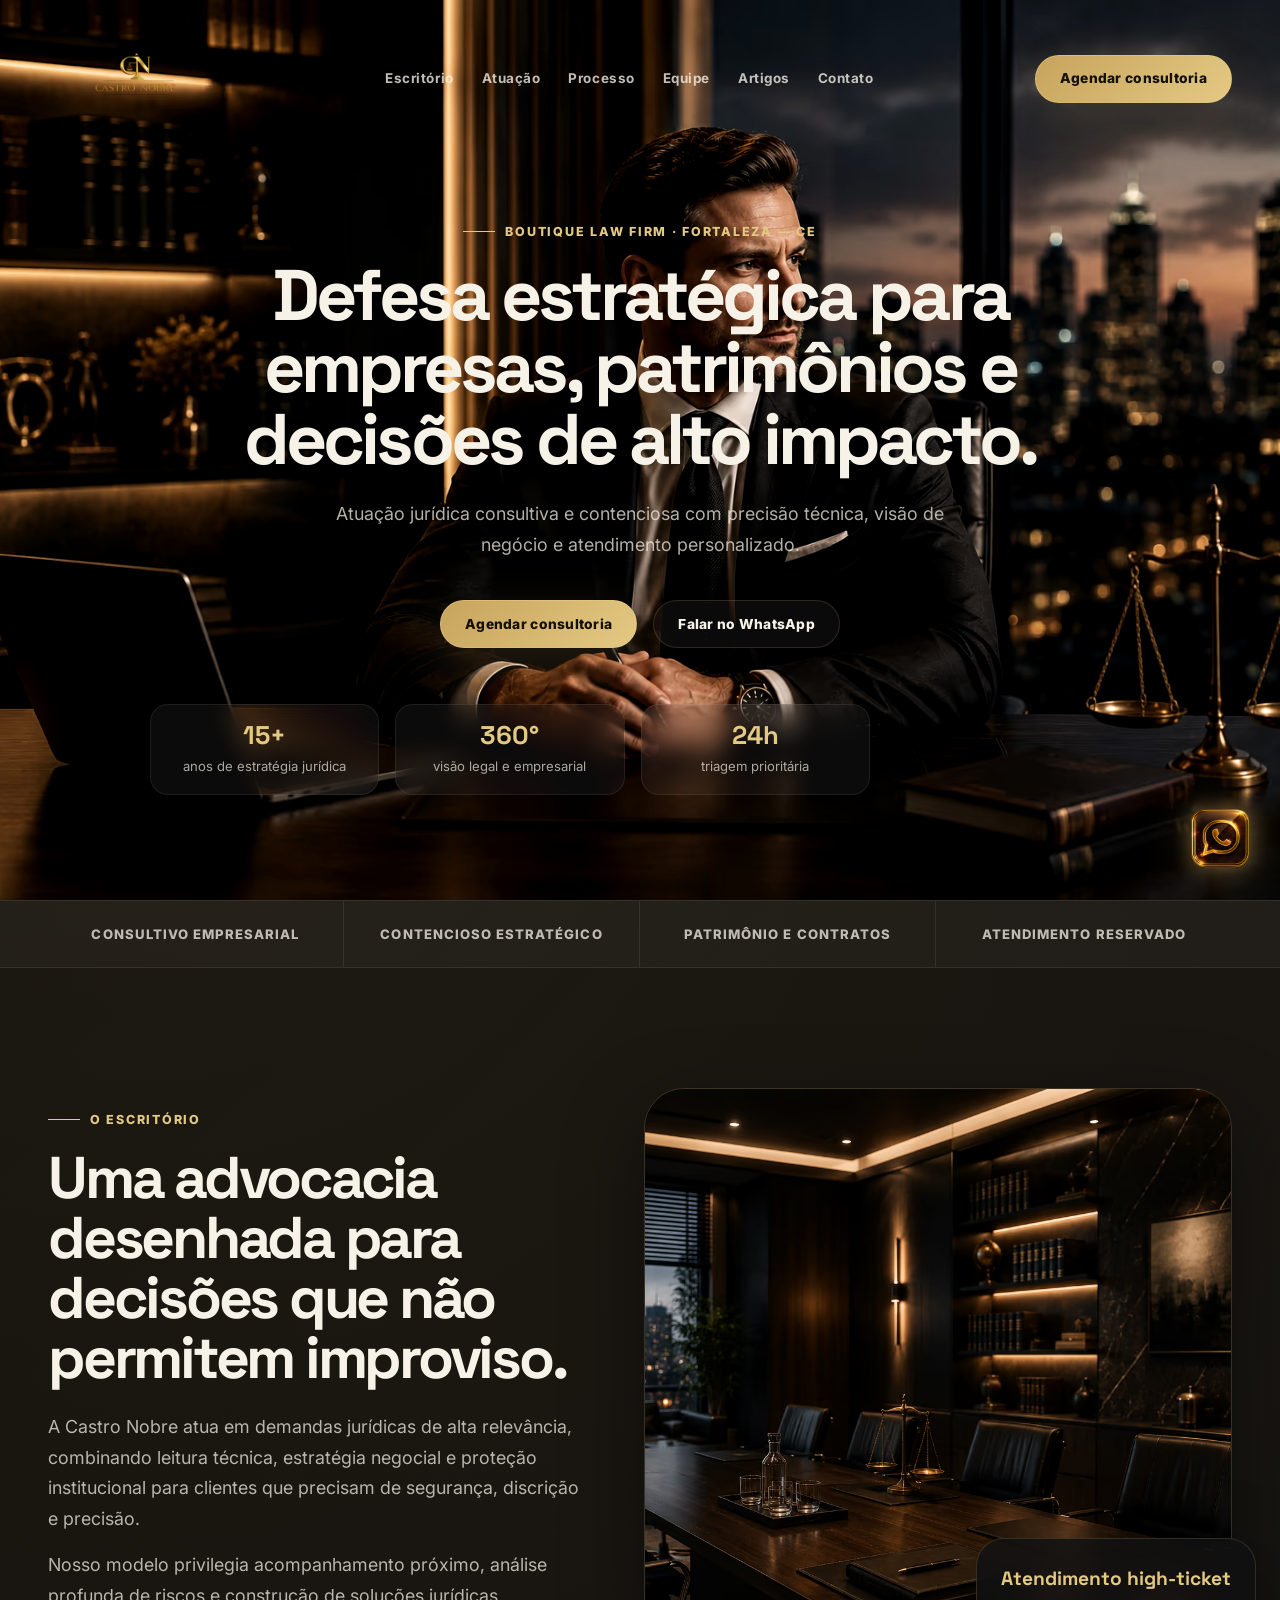
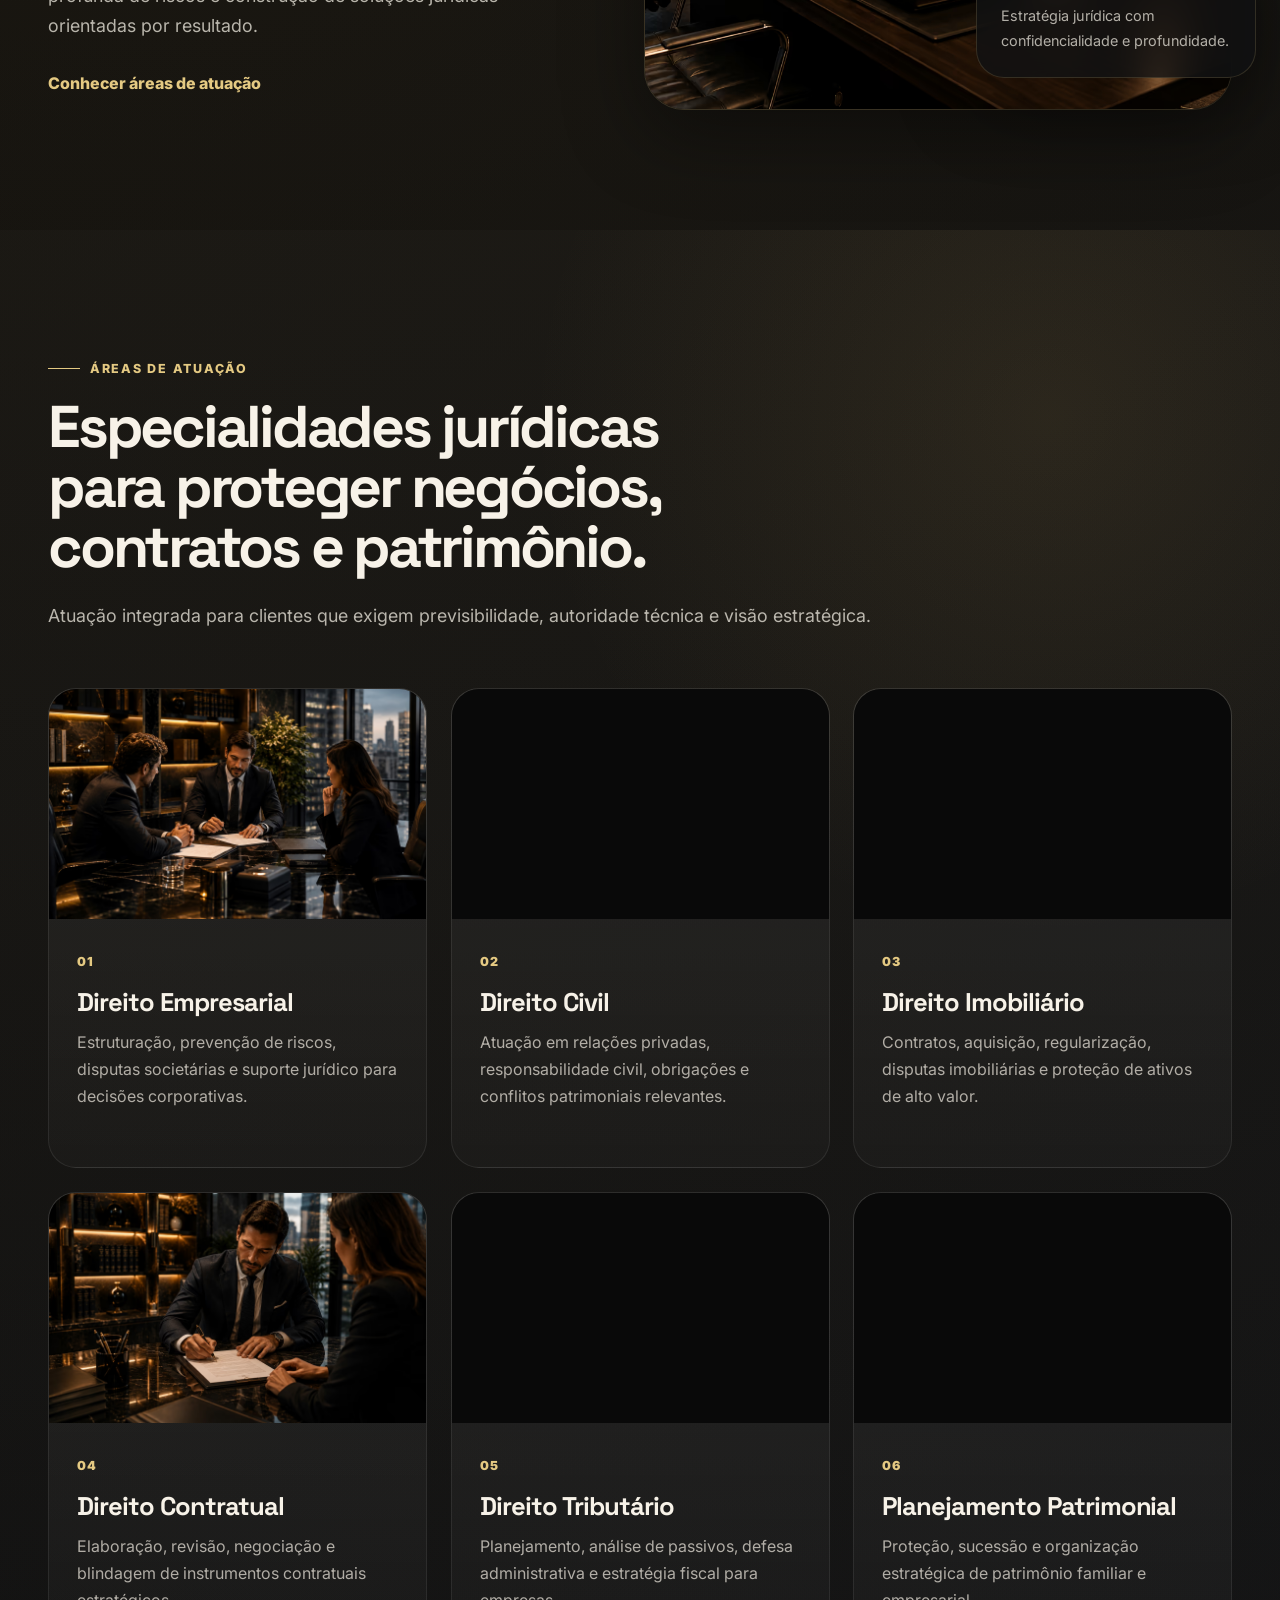
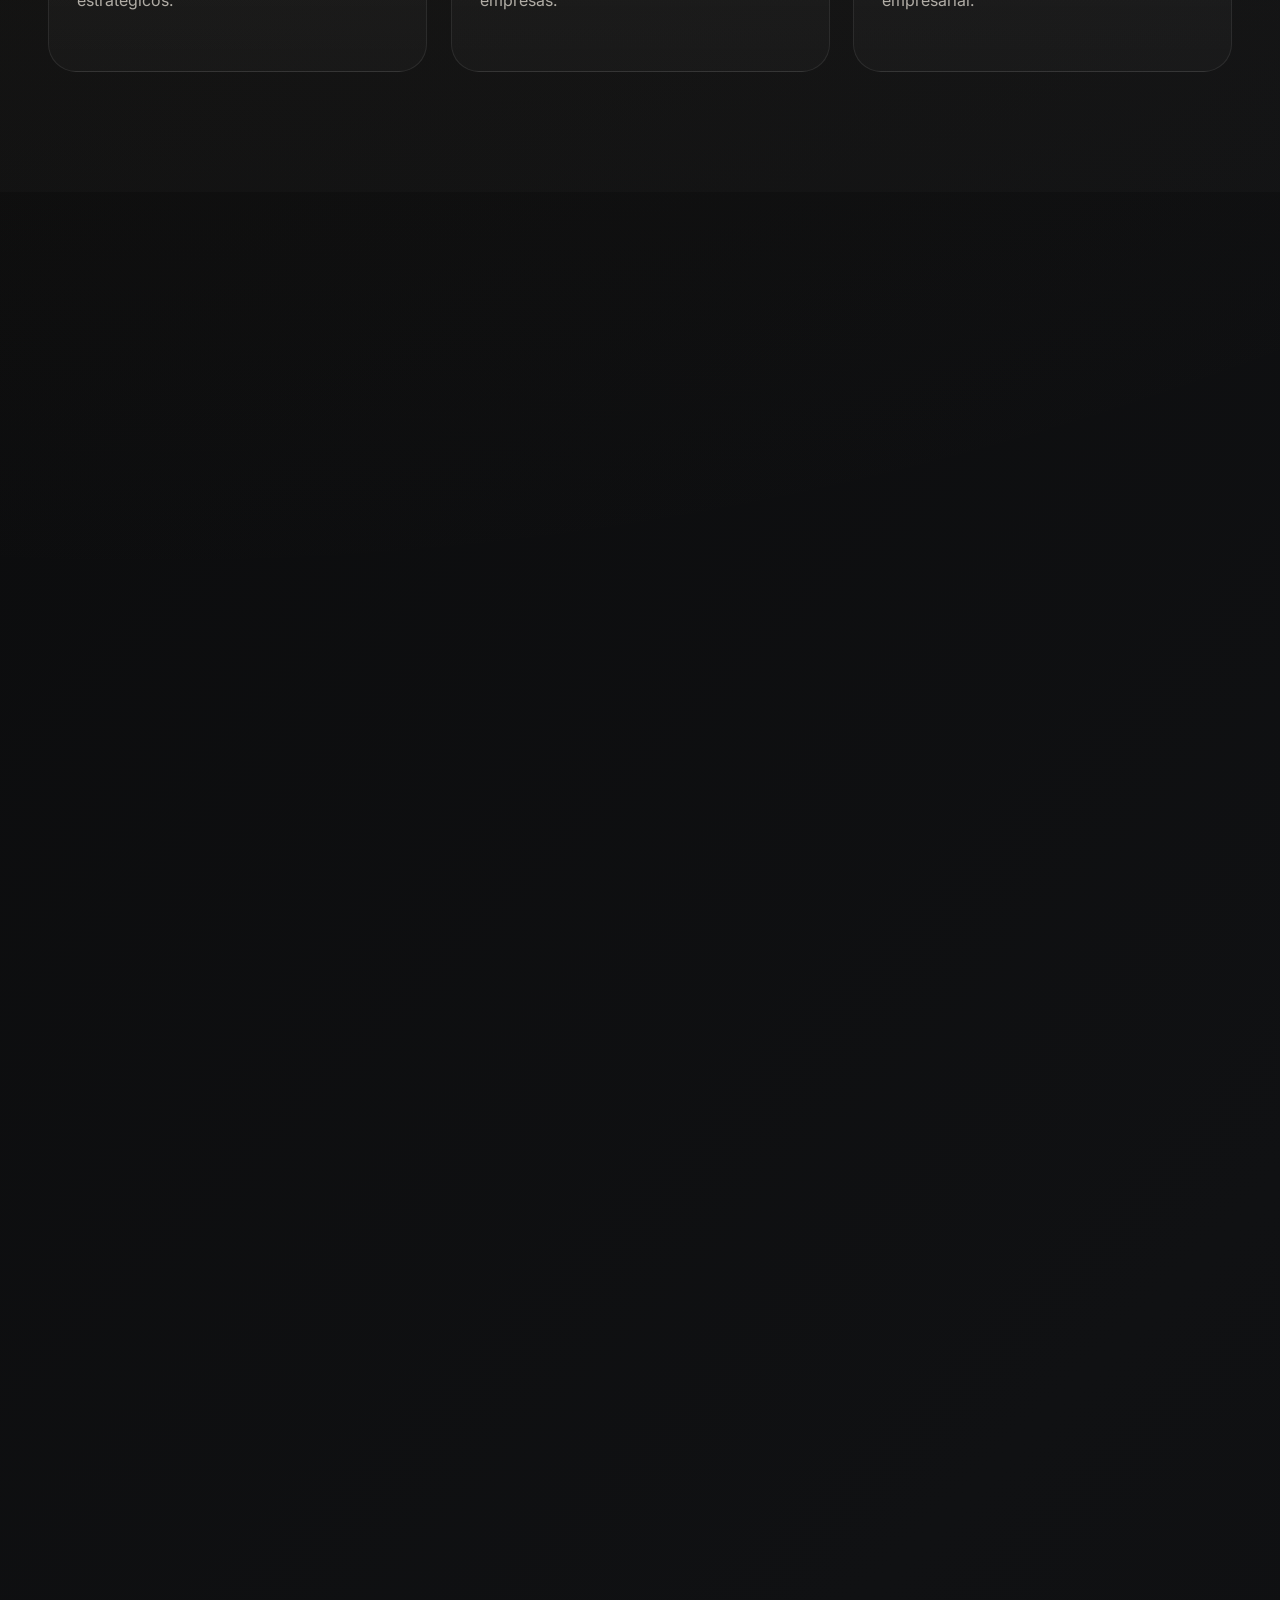
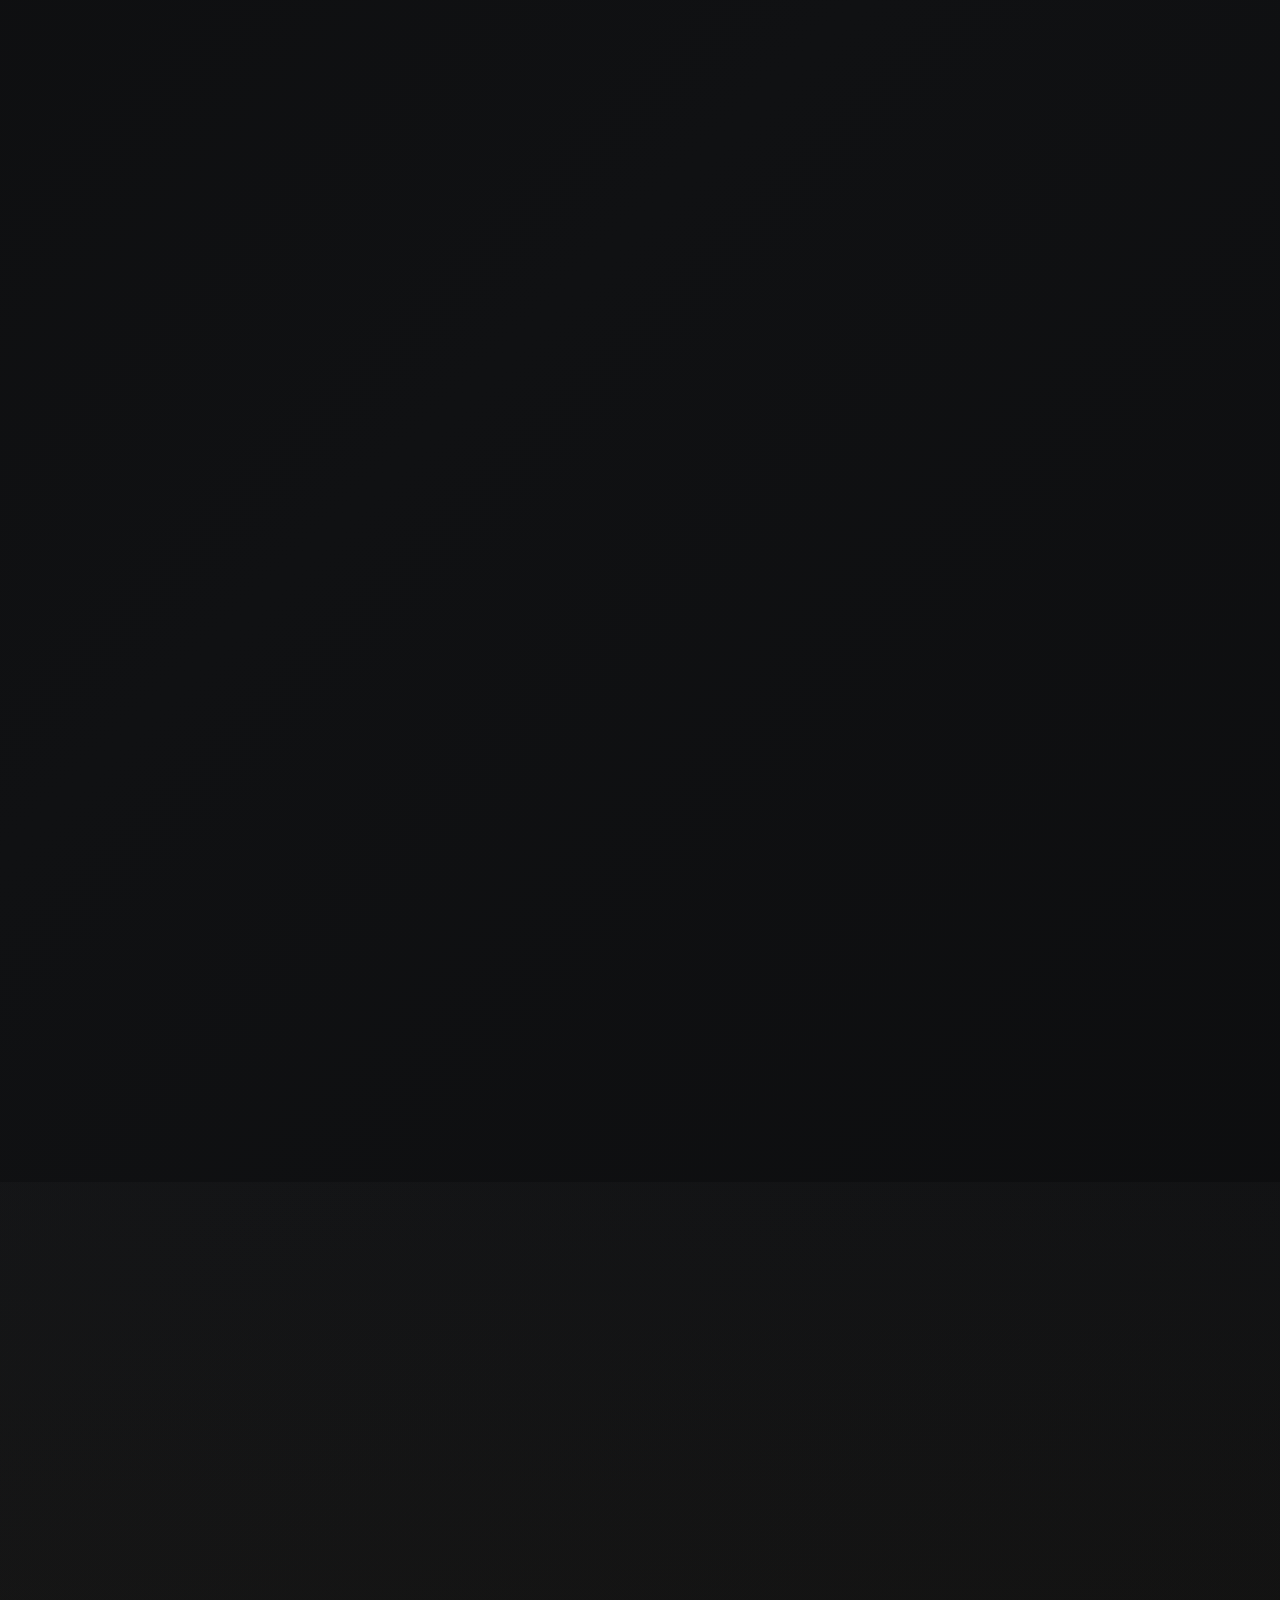
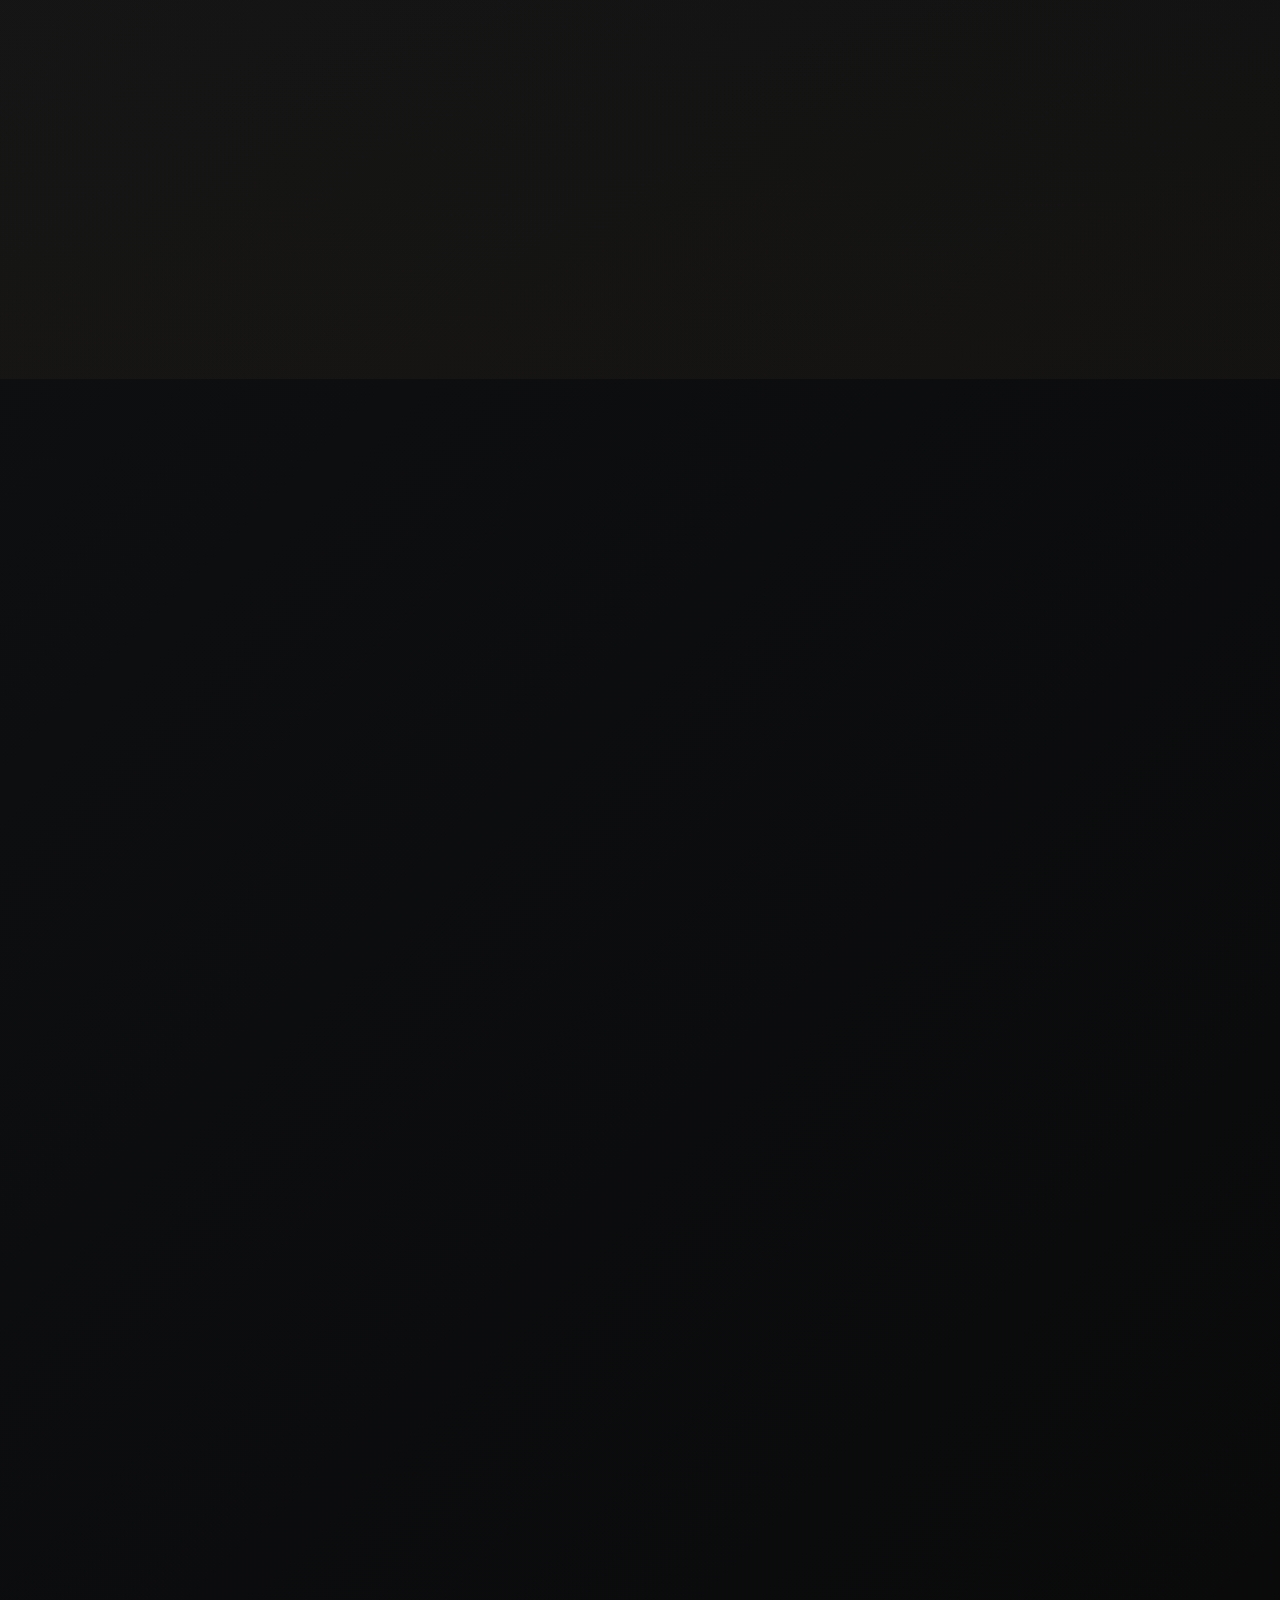
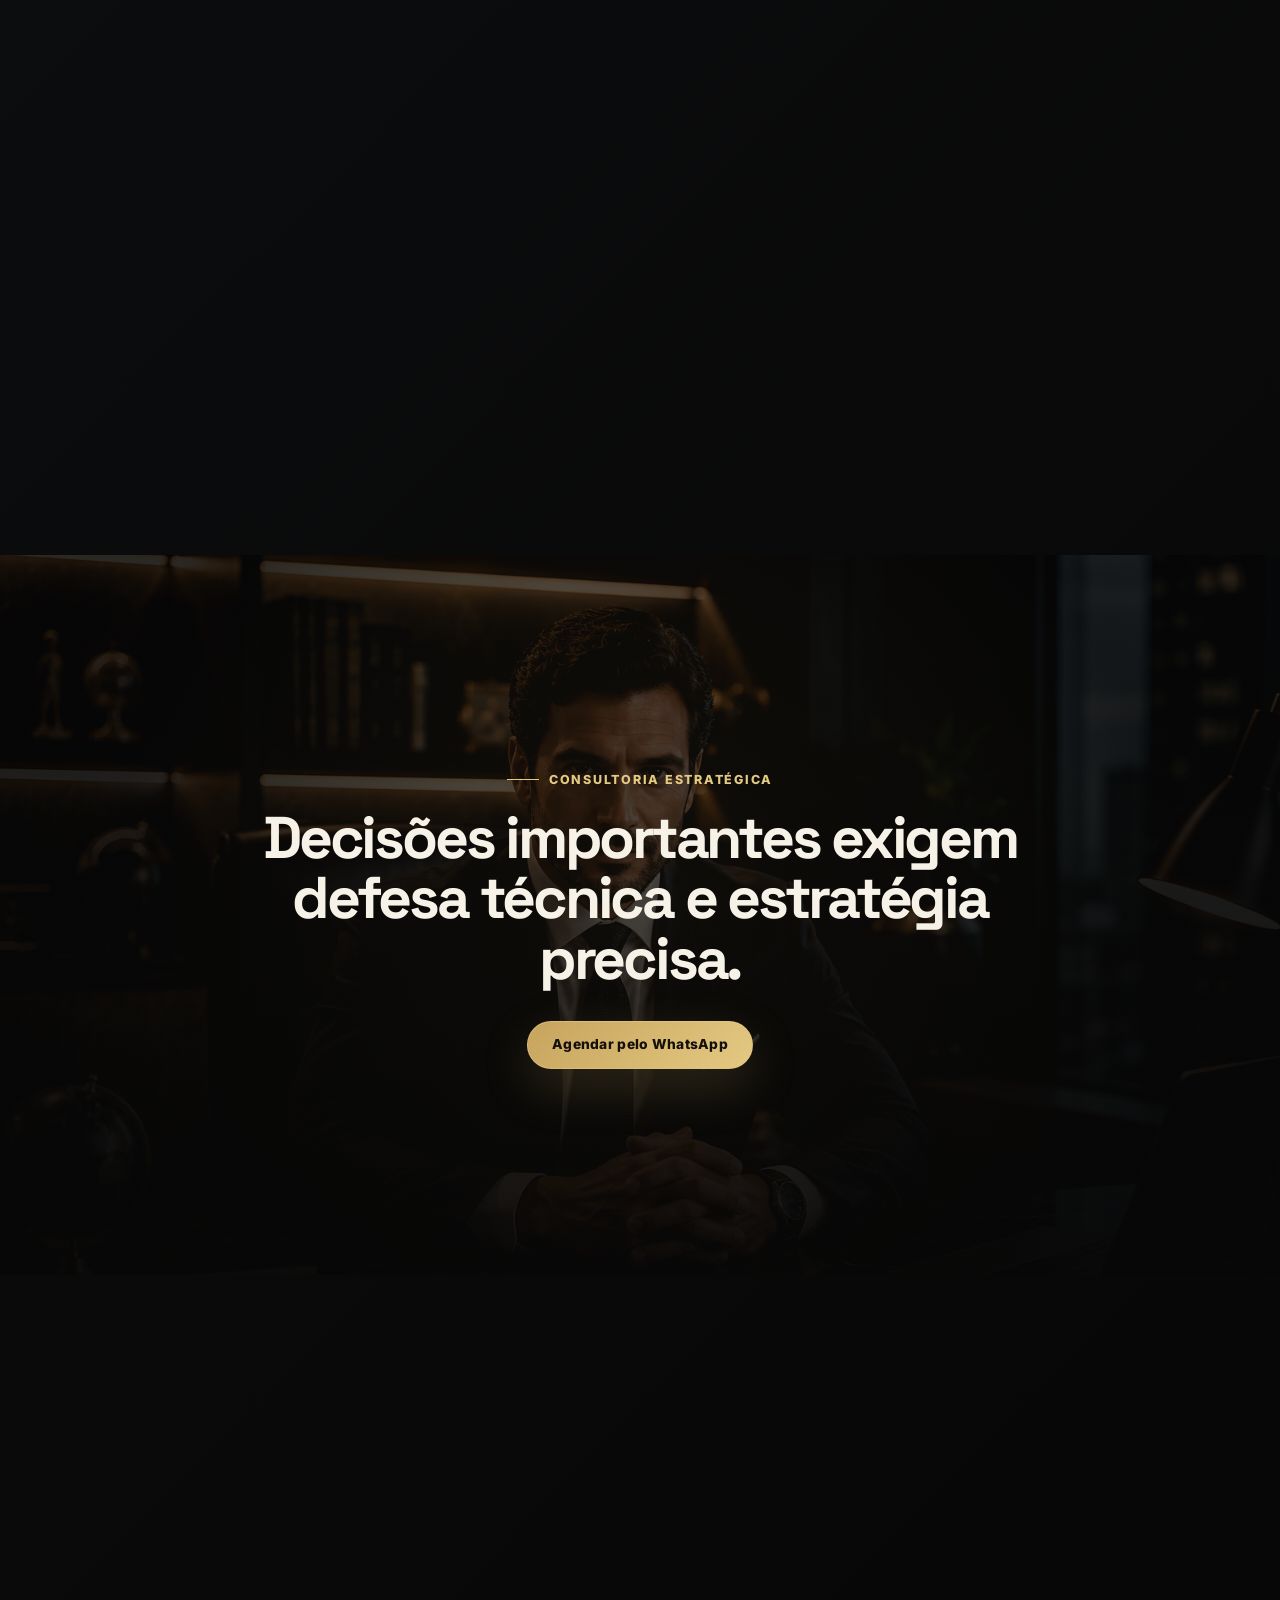
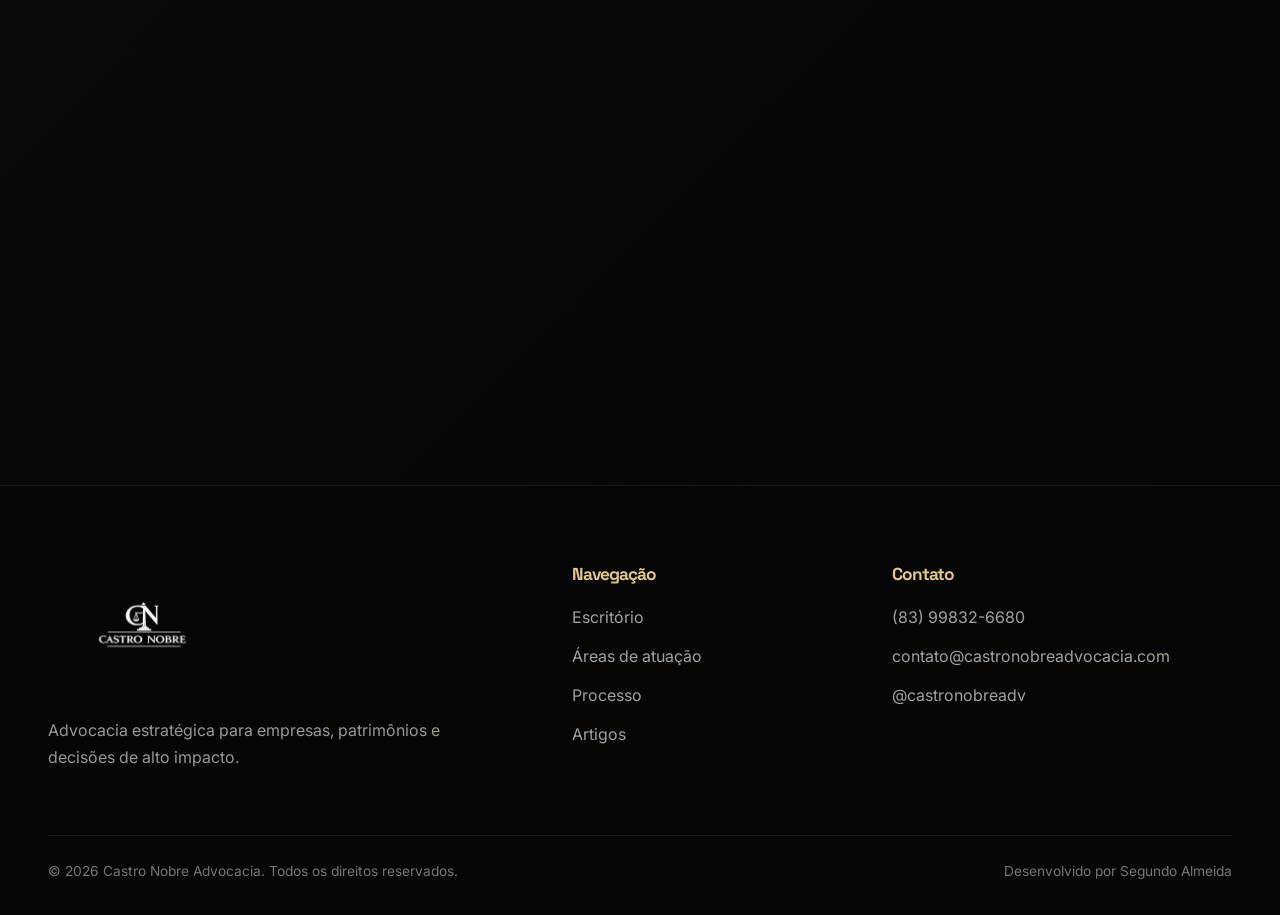
==== index.html @ b6892739 "Initial commit - Castro Nobre Advocacia" ====
<!doctype html>
<html lang="pt-BR">
  <head>
    <meta charset="UTF-8" />
    <meta name="viewport" content="width=device-width, initial-scale=1.0" />

    <title>Castro Nobre Advocacia | Defesa Estratégica Premium</title>
    <meta
      name="description"
      content="Castro Nobre Advocacia: atuação jurídica consultiva e contenciosa para empresas, patrimônios e decisões de alto impacto em Fortaleza."
    />
    <meta
      name="keywords"
      content="advocacia empresarial, direito civil, direito imobiliário, direito contratual, direito tributário, planejamento patrimonial, Fortaleza"
    />
    <meta name="author" content="Castro Nobre Advocacia" />
    <meta name="robots" content="index, follow" />

    <meta
      property="og:title"
      content="Castro Nobre Advocacia | Defesa Estratégica Premium"
    />
    <meta
      property="og:description"
      content="Atuação jurídica premium para empresas, patrimônios e decisões de alto impacto."
    />
    <meta property="og:type" content="website" />
    <meta property="og:image" content="assets/images/hero-lawyer.webp" />
    <meta property="og:locale" content="pt_BR" />

    <link rel="icon" href="assets/favicon/favicon.png" type="image/png" />
    <link
      rel="preload"
      as="image"
      href="assets/images/hero-lawyer.avif"
      type="image/avif"
      media="(min-width: 1025px)"
    />
    <link
      rel="preload"
      as="image"
      href="assets/images/hero-lawyer-tablet.avif"
      type="image/avif"
      media="(min-width: 641px) and (max-width: 1024px)"
    />
    <link
      rel="preload"
      as="image"
      href="assets/images/hero-lawyer-mobile.avif"
      type="image/avif"
      media="(max-width: 640px)"
    />

    <link rel="preconnect" href="https://fonts.googleapis.com" />
    <link rel="preconnect" href="https://fonts.gstatic.com" crossorigin />
    <link
      href="https://fonts.googleapis.com/css2?family=Inter:wght@400;500;600;700;800&family=Space+Grotesk:wght@500;600;700&display=swap"
      rel="stylesheet"
    />

    <link rel="stylesheet" href="css/style.css" />

    <script type="application/ld+json">
      {
        "@context": "https://schema.org",
        "@type": "LegalService",
        "name": "Castro Nobre Advocacia",
        "image": "assets/images/logo-castro-nobre-gold.png",
        "description": "Escritório jurídico premium com atuação consultiva e contenciosa para empresas, patrimônios e decisões de alto impacto.",
        "address": {
          "@type": "PostalAddress",
          "streetAddress": "Av. Dom Luís, 1200",
          "addressLocality": "Fortaleza",
          "addressRegion": "CE",
          "addressCountry": "BR"
        },
        "telephone": "+55 83 99832-6680",
        "email": "contato@castronobreadvocacia.com",
        "areaServed": "Brasil",
        "url": "https://castronobreadvocacia.com"
      }
    </script>
  </head>

  <body>
    <a class="skip-link" href="#conteudo">Pular para o conteúdo</a>

    <div class="loader" id="loader" aria-hidden="true">
      <div class="loader__mark">
        <img src="assets/images/logo-castro-nobre-gold.png" alt="" />
      </div>
    </div>

    <header class="site-header" id="header">
      <div class="container header__container">
        <a
          class="brand"
          href="#inicio"
          aria-label="Castro Nobre Advocacia - Início"
        >
          <img
            src="assets/images/logo-castro-nobre-gold.png"
            alt="Castro Nobre Advocacia"
          />
        </a>

        <button
          class="menu-toggle"
          id="menuToggle"
          type="button"
          aria-label="Abrir menu"
          aria-expanded="false"
          aria-controls="navMenu"
        >
          <span></span>
          <span></span>
        </button>

        <nav class="nav" id="navMenu" aria-label="Navegação principal">
          <a href="#sobre">Escritório</a>
          <a href="#areas">Atuação</a>
          <a href="#processo">Processo</a>
          <a href="#equipe">Equipe</a>
          <a href="#artigos">Artigos</a>
          <a href="#contato">Contato</a>
        </nav>

        <a
          class="header__cta"
          href="https://wa.me/5583998326680"
          target="_blank"
          rel="noopener"
          aria-label="Agendar consultoria pelo WhatsApp"
        >
          Agendar consultoria
        </a>
      </div>
    </header>

    <main id="conteudo">
      <section class="hero" id="inicio" aria-label="Apresentação principal">
        <picture class="hero__media">
          <source
            srcset="assets/images/hero-lawyer-mobile.avif"
            type="image/avif"
            media="(max-width: 640px)"
          />
          <source
            srcset="assets/images/hero-lawyer-mobile.webp"
            type="image/webp"
            media="(max-width: 640px)"
          />
          <source
            srcset="assets/images/hero-lawyer-tablet.avif"
            type="image/avif"
            media="(max-width: 1024px)"
          />
          <source
            srcset="assets/images/hero-lawyer-tablet.webp"
            type="image/webp"
            media="(max-width: 1024px)"
          />
          <source srcset="assets/images/hero-lawyer.avif" type="image/avif" />
          <source srcset="assets/images/hero-lawyer.webp" type="image/webp" />
          <img
            src="assets/images/hero-lawyer.webp"
            alt="Advogado em ambiente corporativo sofisticado"
            width="1920"
            height="1080"
          />
        </picture>

        <div class="hero__overlay"></div>

        <div class="container hero__container">
          <div class="hero__content reveal">
            <span class="eyebrow">Boutique law firm · Fortaleza — CE</span>
            <h1>
              Defesa estratégica para empresas, patrimônios e decisões de alto
              impacto.
            </h1>
            <p>
              Atuação jurídica consultiva e contenciosa com precisão técnica,
              visão de negócio e atendimento personalizado.
            </p>

            <div class="hero__actions">
              <a class="btn btn--primary" href="#contato"
                >Agendar consultoria</a
              >
              <a
                class="btn btn--ghost"
                href="https://wa.me/5583998326680"
                target="_blank"
                rel="noopener"
                >Falar no WhatsApp</a
              >
            </div>

            <div class="hero__metrics" aria-label="Indicadores institucionais">
              <div>
                <strong>15+</strong>
                <span>anos de estratégia jurídica</span>
              </div>
              <div>
                <strong>360°</strong>
                <span>visão legal e empresarial</span>
              </div>
              <div>
                <strong>24h</strong>
                <span>triagem prioritária</span>
              </div>
            </div>
          </div>
        </div>
      </section>

      <section class="authority-bar" aria-label="Pilares de autoridade">
        <div class="container authority-bar__grid">
          <span>Consultivo empresarial</span>
          <span>Contencioso estratégico</span>
          <span>Patrimônio e contratos</span>
          <span>Atendimento reservado</span>
        </div>
      </section>

      <section class="section about" id="sobre">
        <div class="container about__grid">
          <div class="section__copy reveal">
            <span class="eyebrow">O escritório</span>
            <h2>
              Uma advocacia desenhada para decisões que não permitem improviso.
            </h2>
            <p>
              A Castro Nobre atua em demandas jurídicas de alta relevância,
              combinando leitura técnica, estratégia negocial e proteção
              institucional para clientes que precisam de segurança, discrição e
              precisão.
            </p>
            <p>
              Nosso modelo privilegia acompanhamento próximo, análise profunda
              de riscos e construção de soluções jurídicas orientadas por
              resultado.
            </p>
            <a class="text-link" href="#areas">Conhecer áreas de atuação</a>
          </div>

          <div class="about__visual reveal">
            <picture>
              <source
                srcset="assets/images/about-office.avif"
                type="image/avif"
              />
              <source
                srcset="assets/images/about-office.webp"
                type="image/webp"
              />
              <img
                src="assets/images/about-office.webp"
                alt="Ambiente sofisticado do escritório Castro Nobre"
                loading="lazy"
                decoding="async"
              />
            </picture>
            <div class="floating-card">
              <strong>Atendimento high-ticket</strong>
              <span
                >Estratégia jurídica com confidencialidade e profundidade.</span
              >
            </div>
          </div>
        </div>
      </section>

      <section class="section areas" id="areas">
        <div class="container">
          <div class="section__header reveal">
            <span class="eyebrow">Áreas de atuação</span>
            <h2>
              Especialidades jurídicas para proteger negócios, contratos e
              patrimônio.
            </h2>
            <p>
              Atuação integrada para clientes que exigem previsibilidade,
              autoridade técnica e visão estratégica.
            </p>
          </div>

          <div class="areas__grid">
            <article class="area-card reveal">
              <picture
                ><source
                  srcset="assets/images/business-law.avif"
                  type="image/avif" />
                <source
                  srcset="assets/images/business-law.webp"
                  type="image/webp" />
                <img
                  src="assets/images/business-law.webp"
                  alt="Direito Empresarial"
                  loading="lazy"
                  decoding="async"
              /></picture>
              <div>
                <span>01</span>
                <h3>Direito Empresarial</h3>
                <p>
                  Estruturação, prevenção de riscos, disputas societárias e
                  suporte jurídico para decisões corporativas.
                </p>
              </div>
            </article>

            <article class="area-card reveal">
              <picture
                ><source
                  srcset="assets/images/civil-law.avif"
                  type="image/avif" />
                <source
                  srcset="assets/images/civil-law.webp"
                  type="image/webp" />
                <img
                  src="assets/images/civil-law.webp"
                  alt="Direito Civil"
                  loading="lazy"
                  decoding="async"
              /></picture>
              <div>
                <span>02</span>
                <h3>Direito Civil</h3>
                <p>
                  Atuação em relações privadas, responsabilidade civil,
                  obrigações e conflitos patrimoniais relevantes.
                </p>
              </div>
            </article>

            <article class="area-card reveal">
              <picture
                ><source
                  srcset="assets/images/real-estate-law.avif"
                  type="image/avif" />
                <source
                  srcset="assets/images/real-estate-law.webp"
                  type="image/webp" />
                <img
                  src="assets/images/real-estate-law.webp"
                  alt="Direito Imobiliário"
                  loading="lazy"
                  decoding="async"
              /></picture>
              <div>
                <span>03</span>
                <h3>Direito Imobiliário</h3>
                <p>
                  Contratos, aquisição, regularização, disputas imobiliárias e
                  proteção de ativos de alto valor.
                </p>
              </div>
            </article>

            <article class="area-card reveal">
              <picture
                ><source
                  srcset="assets/images/contract-law.avif"
                  type="image/avif" />
                <source
                  srcset="assets/images/contract-law.webp"
                  type="image/webp" />
                <img
                  src="assets/images/contract-law.webp"
                  alt="Direito Contratual"
                  loading="lazy"
                  decoding="async"
              /></picture>
              <div>
                <span>04</span>
                <h3>Direito Contratual</h3>
                <p>
                  Elaboração, revisão, negociação e blindagem de instrumentos
                  contratuais estratégicos.
                </p>
              </div>
            </article>

            <article class="area-card reveal">
              <picture
                ><source
                  srcset="assets/images/tax-law.avif"
                  type="image/avif" />
                <source srcset="assets/images/tax-law.webp" type="image/webp" />
                <img
                  src="assets/images/tax-law.webp"
                  alt="Direito Tributário"
                  loading="lazy"
                  decoding="async"
              /></picture>
              <div>
                <span>05</span>
                <h3>Direito Tributário</h3>
                <p>
                  Planejamento, análise de passivos, defesa administrativa e
                  estratégia fiscal para empresas.
                </p>
              </div>
            </article>

            <article class="area-card reveal">
              <picture
                ><source
                  srcset="assets/images/wealth-planning.avif"
                  type="image/avif" />
                <source
                  srcset="assets/images/wealth-planning.webp"
                  type="image/webp" />
                <img
                  src="assets/images/wealth-planning.webp"
                  alt="Planejamento Patrimonial"
                  loading="lazy"
                  decoding="async"
              /></picture>
              <div>
                <span>06</span>
                <h3>Planejamento Patrimonial</h3>
                <p>
                  Proteção, sucessão e organização estratégica de patrimônio
                  familiar e empresarial.
                </p>
              </div>
            </article>
          </div>
        </div>
      </section>

      <section class="section split-section">
        <div class="container split-section__grid">
          <picture class="split-section__image reveal">
            <source
              srcset="assets/images/office-meeting.avif"
              type="image/avif"
            />
            <source
              srcset="assets/images/office-meeting.webp"
              type="image/webp"
            />
            <img
              src="assets/images/office-meeting.webp"
              alt="Reunião jurídica estratégica em sala premium"
              loading="lazy"
              decoding="async"
            />
          </picture>

          <div class="section__copy reveal">
            <span class="eyebrow">Diferenciais</span>
            <h2>Precisão técnica com visão de negócio.</h2>
            <div class="feature-list">
              <div>
                <strong>Análise estratégica</strong
                ><span
                  >Leitura completa do cenário jurídico, financeiro e
                  reputacional.</span
                >
              </div>
              <div>
                <strong>Atendimento reservado</strong
                ><span
                  >Comunicação clara, confidencialidade e acompanhamento
                  próximo.</span
                >
              </div>
              <div>
                <strong>Execução refinada</strong
                ><span
                  >Documentos, peças e negociações com padrão técnico
                  elevado.</span
                >
              </div>
            </div>
          </div>
        </div>
      </section>

      <section class="section process" id="processo">
        <div class="container">
          <div class="section__header reveal">
            <span class="eyebrow">Processo de atendimento</span>
            <h2>
              Uma jornada jurídica clara, segura e orientada por estratégia.
            </h2>
          </div>

          <div class="process__grid">
            <article class="process-card reveal">
              <span>01</span>
              <h3>Diagnóstico reservado</h3>
              <p>
                Entendimento do caso, dos objetivos do cliente e dos riscos
                envolvidos.
              </p>
            </article>
            <article class="process-card reveal">
              <span>02</span>
              <h3>Estratégia jurídica</h3>
              <p>
                Definição do plano técnico, caminhos possíveis e prioridades de
                execução.
              </p>
            </article>
            <article class="process-card reveal">
              <span>03</span>
              <h3>Execução e acompanhamento</h3>
              <p>
                Atuação consultiva ou contenciosa com comunicação objetiva e
                previsibilidade.
              </p>
            </article>
          </div>
        </div>
      </section>

      <section class="section team" id="equipe">
        <div class="container">
          <div class="section__header reveal">
            <span class="eyebrow">Equipe</span>
            <h2>Especialistas com postura consultiva e atuação estratégica.</h2>
          </div>

          <div class="team__grid">
            <article class="team-card reveal">
              <picture
                ><source
                  srcset="assets/images/team-01.avif"
                  type="image/avif" />
                <source srcset="assets/images/team-01.webp" type="image/webp" />
                <img
                  src="assets/images/team-01.webp"
                  alt="Dr. Henrique Castro"
                  loading="lazy"
                  decoding="async"
              /></picture>
              <h3>Dr. Henrique Castro</h3>
              <p>Sócio fundador · Empresarial e Contratos</p>
            </article>
            <article class="team-card reveal">
              <picture
                ><source
                  srcset="assets/images/team-02.avif"
                  type="image/avif" />
                <source srcset="assets/images/team-02.webp" type="image/webp" />
                <img
                  src="assets/images/team-02.webp"
                  alt="Dra. Marina Nobre"
                  loading="lazy"
                  decoding="async"
              /></picture>
              <h3>Dra. Marina Nobre</h3>
              <p>Sócia · Patrimonial e Imobiliário</p>
            </article>
            <article class="team-card reveal">
              <picture
                ><source
                  srcset="assets/images/team-03.avif"
                  type="image/avif" />
                <source srcset="assets/images/team-03.webp" type="image/webp" />
                <img
                  src="assets/images/team-03.webp"
                  alt="Dr. Rafael Azevedo"
                  loading="lazy"
                  decoding="async"
              /></picture>
              <h3>Dr. Rafael Azevedo</h3>
              <p>Consultivo estratégico · Tributário</p>
            </article>
          </div>
        </div>
      </section>

      <section class="section testimonials">
        <div class="container testimonials__grid">
          <div class="section__copy reveal">
            <span class="eyebrow">Depoimentos</span>
            <h2>Confiança construída em decisões sensíveis.</h2>
            <p>
              Atendimento técnico, reservado e estratégico para clientes que
              valorizam segurança e precisão.
            </p>
          </div>

          <div class="testimonial-card reveal">
            <picture>
              <source
                srcset="assets/images/testimonial-client.avif"
                type="image/avif"
              />
              <source
                srcset="assets/images/testimonial-client.webp"
                type="image/webp"
              />
              <img
                src="assets/images/testimonial-client.webp"
                alt="Cliente corporativo atendido pela Castro Nobre"
                loading="lazy"
                decoding="async"
              />
            </picture>
            <blockquote>
              “O escritório trouxe clareza para uma decisão complexa e conduziu
              toda a estratégia com discrição, firmeza e precisão.”
            </blockquote>
            <span>Cliente empresarial · Fortaleza</span>
          </div>
        </div>
      </section>

      <section class="section articles" id="artigos">
        <div class="container">
          <div class="section__header reveal">
            <span class="eyebrow">Artigos jurídicos</span>
            <h2>Conteúdo editorial para decisões mais seguras.</h2>
            <p>
              Análises práticas sobre contratos, proteção patrimonial e
              estratégia empresarial para apoiar decisões de alto impacto.
            </p>
          </div>

          <div class="articles__grid">
            <article
              class="article-card reveal"
              tabindex="0"
              role="button"
              data-article="0"
              aria-label="Abrir artigo sobre contratos empresariais"
            >
              <picture>
                <source
                  srcset="assets/images/article-01.avif"
                  type="image/avif"
                />
                <source
                  srcset="assets/images/article-01.webp"
                  type="image/webp"
                />
                <img
                  src="assets/images/article-01.webp"
                  alt="Contratos empresariais estratégicos"
                  loading="lazy"
                  decoding="async"
                />
              </picture>
              <span>Contratos</span>
              <h3>
                Como contratos bem estruturados reduzem riscos empresariais.
              </h3>
              <p>
                Entenda como cláusulas claras, análise preventiva e negociação
                técnica evitam litígios e preservam operações relevantes.
              </p>
              <strong>Ler artigo</strong>
            </article>

            <article
              class="article-card reveal"
              tabindex="0"
              role="button"
              data-article="1"
              aria-label="Abrir artigo sobre planejamento patrimonial"
            >
              <picture>
                <source
                  srcset="assets/images/article-02.avif"
                  type="image/avif"
                />
                <source
                  srcset="assets/images/article-02.webp"
                  type="image/webp"
                />
                <img
                  src="assets/images/article-02.webp"
                  alt="Planejamento patrimonial"
                  loading="lazy"
                  decoding="async"
                />
              </picture>
              <span>Patrimônio</span>
              <h3>
                Planejamento patrimonial: proteção, sucessão e continuidade.
              </h3>
              <p>
                Organização patrimonial estratégica para reduzir riscos,
                proteger ativos e preparar a continuidade familiar ou
                empresarial.
              </p>
              <strong>Ler artigo</strong>
            </article>

            <article
              class="article-card reveal"
              tabindex="0"
              role="button"
              data-article="2"
              aria-label="Abrir artigo sobre disputas societárias"
            >
              <picture>
                <source
                  srcset="assets/images/article-03.avif"
                  type="image/avif"
                />
                <source
                  srcset="assets/images/article-03.webp"
                  type="image/webp"
                />
                <img
                  src="assets/images/article-03.webp"
                  alt="Disputas societárias"
                  loading="lazy"
                  decoding="async"
                />
              </picture>
              <span>Empresarial</span>
              <h3>Disputas societárias exigem estratégia antes da reação.</h3>
              <p>
                A resposta correta começa com diagnóstico, leitura documental,
                preservação de ativos e estratégia de negociação ou litígio.
              </p>
              <strong>Ler artigo</strong>
            </article>
          </div>
        </div>
      </section>

      <div class="article-modal" id="articleModal" aria-hidden="true">
        <div class="article-modal__overlay" data-close-article></div>
        <article
          class="article-modal__box"
          role="dialog"
          aria-modal="true"
          aria-labelledby="articleModalTitle"
        >
          <button
            class="article-modal__close"
            type="button"
            data-close-article
            aria-label="Fechar artigo"
          >
            ×
          </button>
          <span
            class="article-modal__category"
            id="articleModalCategory"
          ></span>
          <h2 id="articleModalTitle"></h2>
          <div class="article-modal__content" id="articleModalContent"></div>
        </article>
      </div>

      <section class="section faq">
        <div class="container faq__grid">
          <div class="section__copy reveal">
            <span class="eyebrow">FAQ</span>
            <h2>Perguntas frequentes antes da primeira consultoria.</h2>
          </div>

          <div class="faq__list reveal">
            <article class="faq-item">
              <button type="button" aria-expanded="false">
                O atendimento é presencial ou online?
              </button>
              <div class="faq-item__content">
                <p>
                  O atendimento pode ocorrer online ou presencialmente em
                  Fortaleza, conforme a natureza da demanda e a preferência do
                  cliente.
                </p>
              </div>
            </article>
            <article class="faq-item">
              <button type="button" aria-expanded="false">
                O escritório atende empresas de outros estados?
              </button>
              <div class="faq-item__content">
                <p>
                  Sim. A atuação consultiva permite atendimento estratégico para
                  clientes em diferentes regiões do Brasil.
                </p>
              </div>
            </article>
            <article class="faq-item">
              <button type="button" aria-expanded="false">
                Como funciona a primeira análise?
              </button>
              <div class="faq-item__content">
                <p>
                  Após o contato inicial, é realizada uma triagem para entender
                  o caso, avaliar prioridade e indicar o melhor formato de
                  atendimento.
                </p>
              </div>
            </article>
          </div>
        </div>
      </section>

      <section class="cta-final">
        <picture class="cta-final__media">
          <source
            srcset="assets/images/cta-consulting.avif"
            type="image/avif"
          />
          <source
            srcset="assets/images/cta-consulting.webp"
            type="image/webp"
          />
          <img
            src="assets/images/cta-consulting.webp"
            alt="Consultoria jurídica premium"
            loading="lazy"
            decoding="async"
          />
        </picture>
        <div class="container cta-final__container reveal">
          <span class="eyebrow">Consultoria estratégica</span>
          <h2>
            Decisões importantes exigem defesa técnica e estratégia precisa.
          </h2>
          <a
            class="btn btn--primary"
            href="https://wa.me/5583998326680"
            target="_blank"
            rel="noopener"
            >Agendar pelo WhatsApp</a
          >
        </div>
      </section>

      <section class="section contact" id="contato">
        <div class="container contact__grid">
          <div class="section__copy reveal">
            <span class="eyebrow">Contato</span>
            <h2>Fale com a Castro Nobre Advocacia.</h2>
            <p>
              Envie sua solicitação para uma triagem inicial. O retorno será
              feito com discrição e objetividade.
            </p>
          </div>

          <div class="contact-card reveal">
            <a
              href="https://wa.me/5583998326680"
              target="_blank"
              rel="noopener"
            >
              <img
                class="contact-card__icon"
                src="assets/icons/icon-whatsapp-premium.png"
                alt=""
              />
              <span>WhatsApp</span>
              <strong>(83) 99832-6680</strong>
            </a>
            <a href="mailto:contato@castronobreadvocacia.com">
              <span class="contact-icon contact-card__icon">@</span>
              <span>Email</span>
              <strong>contato@castronobreadvocacia.com</strong>
            </a>
            <a
              href="https://www.instagram.com/castronobreadv"
              target="_blank"
              rel="noopener"
            >
              <img
                class="contact-card__icon"
                src="assets/icons/icon-instagram-premium.png"
                alt=""
              />
              <span>Instagram</span>
              <strong>@castronobreadv</strong>
            </a>
            <div>
              <span class="contact-icon contact-card__icon">⌖</span>
              <span>Endereço</span>
              <strong>Av. Dom Luís, 1200 — Aldeota, Fortaleza — CE</strong>
            </div>
          </div>
        </div>
      </section>
    </main>

    <footer class="site-footer">
      <div class="container footer__grid">
        <div>
          <img
            class="footer__logo"
            src="assets/images/logo-castro-nobre-white.png"
            alt="Castro Nobre Advocacia"
          />
          <p>
            Advocacia estratégica para empresas, patrimônios e decisões de alto
            impacto.
          </p>
        </div>

        <div>
          <h3>Navegação</h3>
          <a href="#sobre">Escritório</a>
          <a href="#areas">Áreas de atuação</a>
          <a href="#processo">Processo</a>
          <a href="#artigos">Artigos</a>
        </div>

        <div>
          <h3>Contato</h3>
          <a href="https://wa.me/5583998326680" target="_blank" rel="noopener"
            >(83) 99832-6680</a
          >
          <a href="mailto:contato@castronobreadvocacia.com"
            >contato@castronobreadvocacia.com</a
          >
          <a
            href="https://www.instagram.com/castronobreadv"
            target="_blank"
            rel="noopener"
            >@castronobreadv</a
          >
        </div>
      </div>

      <div class="container footer__bottom">
        <span
          >© 2026 Castro Nobre Advocacia. Todos os direitos reservados.</span
        >
        <span>Desenvolvido por Segundo Almeida</span>
      </div>
    </footer>

    <a
      class="whatsapp-float"
      href="https://wa.me/5583998326680"
      target="_blank"
      rel="noopener"
      aria-label="Falar no WhatsApp"
    >
      <img src="assets/icons/icon-whatsapp-premium.png" alt="" />
    </a>

    <button
      class="back-to-top"
      id="backToTop"
      type="button"
      aria-label="Voltar ao topo"
    >
      ↑
    </button>

    <script src="js/script.js" defer></script>
  </body>
</html>
---- css/style.css ----
:root {
  --color-black: #070707;
  --color-graphite: #101113;
  --color-card: #15171a;
  --color-card-soft: #1b1d21;
  --color-gold: #c7a45d;
  --color-gold-soft: #e4c982;
  --color-offwhite: #f7f2e8;
  --color-muted: #a9a9a9;
  --color-border: rgba(228, 201, 130, 0.16);
  --color-border-soft: rgba(255, 255, 255, 0.08);
  --shadow-premium: 0 24px 80px rgba(0, 0, 0, 0.42);
  --container: 1184px;
  --space-8: 8px;
  --space-16: 16px;
  --space-24: 24px;
  --space-32: 32px;
  --space-40: 40px;
  --space-48: 48px;
  --space-64: 64px;
  --space-80: 80px;
  --space-96: 96px;
  --space-120: 120px;
  --radius-md: 18px;
  --radius-lg: 28px;
  --radius-xl: 40px;
  --font-title: "Space Grotesk", system-ui, sans-serif;
  --font-body: "Inter", system-ui, sans-serif;
  --transition: 260ms ease;
}

* {
  box-sizing: border-box;
  margin: 0;
  padding: 0;
}

html {
  scroll-behavior: smooth;
  overflow-x: hidden;
}

body {
  min-height: 100vh;
  overflow-x: hidden;
  background:
    radial-gradient(
      circle at 12% 6%,
      rgba(199, 164, 93, 0.12),
      transparent 32%
    ),
    linear-gradient(135deg, #050505 0%, var(--color-graphite) 48%, #050505 100%);
  color: var(--color-offwhite);
  font-family: var(--font-body);
  line-height: 1.7;
  text-rendering: optimizeLegibility;
}

img,
picture {
  display: block;
  max-width: 100%;
}

a {
  color: inherit;
  text-decoration: none;
}

button,
input,
textarea {
  font: inherit;
}

button {
  cursor: pointer;
  border: 0;
  background: none;
}

::selection {
  background: rgba(199, 164, 93, 0.32);
  color: var(--color-offwhite);
}

.skip-link {
  position: fixed;
  top: 12px;
  left: 12px;
  z-index: 9999;
  transform: translateY(-150%);
  padding: 12px 16px;
  border-radius: 999px;
  background: var(--color-gold);
  color: var(--color-black);
  font-weight: 800;
  transition: transform var(--transition);
}

.skip-link:focus {
  transform: translateY(0);
}

.container {
  width: min(calc(100% - 32px), var(--container));
  margin-inline: auto;
}

.loader {
  position: fixed;
  inset: 0;
  z-index: 9998;
  display: grid;
  place-items: center;
  background: var(--color-black);
  transition:
    opacity 380ms ease,
    visibility 380ms ease;
}

.loader.hide {
  opacity: 0;
  visibility: hidden;
}

.loader__mark {
  width: 128px;
  opacity: 0.95;
  animation: loaderPulse 1.2s ease-in-out infinite alternate;
}

@keyframes loaderPulse {
  from {
    transform: scale(0.96);
    opacity: 0.72;
  }
  to {
    transform: scale(1);
    opacity: 1;
  }
}

.site-header {
  position: fixed;
  inset: 0 0 auto;
  z-index: 1000;
  padding: 20px 0;
  transition:
    padding var(--transition),
    background var(--transition),
    border-color var(--transition),
    backdrop-filter var(--transition);
}

.site-header.scrolled,
body.menu-open .site-header {
  padding: 12px 0;
  border-bottom: 1px solid var(--color-border-soft);
  background: rgba(7, 7, 7, 0.76);
  backdrop-filter: blur(16px);
}

.header__container {
  display: flex;
  align-items: center;
  justify-content: space-between;
  gap: var(--space-24);
}

.brand {
  position: relative;
  z-index: 1002;
  width: 176px;
}

.nav {
  display: flex;
  align-items: center;
  gap: 28px;
  color: rgba(247, 242, 232, 0.78);
  font-size: 0.84rem;
  font-weight: 700;
  letter-spacing: 0.04em;
}

.nav a {
  position: relative;
  transition: color var(--transition);
}

.nav a::after {
  content: "";
  position: absolute;
  left: 0;
  bottom: -8px;
  width: 0;
  height: 1px;
  background: var(--color-gold-soft);
  transition: width var(--transition);
}

.nav a:hover {
  color: var(--color-offwhite);
}

.nav a:hover::after {
  width: 100%;
}

.header__cta,
.btn {
  display: inline-flex;
  align-items: center;
  justify-content: center;
  min-height: 48px;
  padding: 0 24px;
  border-radius: 999px;
  font-size: 0.86rem;
  font-weight: 800;
  letter-spacing: 0.02em;
  transition:
    transform var(--transition),
    border-color var(--transition),
    background var(--transition),
    color var(--transition);
}

.header__cta,
.btn--primary {
  border: 1px solid rgba(228, 201, 130, 0.52);
  background: linear-gradient(
    135deg,
    var(--color-gold),
    var(--color-gold-soft)
  );
  color: #15100a;
  box-shadow: 0 18px 50px rgba(199, 164, 93, 0.2);
}

.header__cta:hover,
.btn--primary:hover {
  transform: translateY(-2px);
}

.btn--ghost {
  border: 1px solid var(--color-border);
  background: rgba(255, 255, 255, 0.04);
  color: var(--color-offwhite);
}

.btn--ghost:hover {
  border-color: rgba(228, 201, 130, 0.42);
  background: rgba(199, 164, 93, 0.08);
  transform: translateY(-2px);
}

.menu-toggle {
  position: relative;
  z-index: 1002;
  display: none;
  width: 48px;
  height: 48px;
  border: 1px solid var(--color-border);
  border-radius: 999px;
  color: var(--color-offwhite);
}

.menu-toggle span {
  position: absolute;
  left: 13px;
  width: 20px;
  height: 2px;
  border-radius: 999px;
  background: currentColor;
  transition:
    transform var(--transition),
    top var(--transition);
}

.menu-toggle span:first-child {
  top: 18px;
}
.menu-toggle span:last-child {
  top: 27px;
}

.menu-toggle.active span:first-child {
  top: 23px;
  transform: rotate(45deg);
}

.menu-toggle.active span:last-child {
  top: 23px;
  transform: rotate(-45deg);
}

.hero {
  position: relative;
  min-height: 100svh;
  display: grid;
  align-items: center;
  padding: 160px 0 88px;
  overflow: hidden;
  isolation: isolate;
}

.hero__media,
.hero__media img {
  position: absolute;
  inset: 0;
  width: 100%;
  height: 100%;
}

.hero__media img {
  object-fit: cover;
  filter: saturate(0.85) contrast(1.08);
}

.hero__overlay {
  position: absolute;
  inset: 0;
  z-index: -1;
  background:
    linear-gradient(
      90deg,
      rgba(7, 7, 7, 0.92),
      rgba(7, 7, 7, 0.72) 42%,
      rgba(7, 7, 7, 0.18) 100%
    ),
    radial-gradient(
      circle at 24% 44%,
      rgba(199, 164, 93, 0.18),
      transparent 36%
    ),
    linear-gradient(180deg, rgba(7, 7, 7, 0.4), rgba(7, 7, 7, 0.86));
}

.hero__container {
  position: relative;
  z-index: 1;
}

.hero__content {
  max-width: 760px;
}

.eyebrow {
  display: inline-flex;
  align-items: center;
  gap: 10px;
  margin-bottom: 18px;
  color: var(--color-gold-soft);
  font-size: 0.78rem;
  font-weight: 800;
  letter-spacing: 0.14em;
  text-transform: uppercase;
}

.eyebrow::before {
  content: "";
  width: 32px;
  height: 1px;
  background: currentColor;
}

h1,
h2,
h3 {
  font-family: var(--font-title);
  line-height: 1.02;
  letter-spacing: -0.055em;
}

h1 {
  max-width: 820px;
  font-size: clamp(3rem, 7vw, 6.5rem);
}

h2 {
  font-size: clamp(2.3rem, 4.6vw, 4.7rem);
}

h3 {
  font-size: clamp(1.28rem, 2vw, 1.7rem);
}

.hero p,
.section__copy p,
.section__header p {
  color: rgba(247, 242, 232, 0.72);
  font-size: clamp(1rem, 1.4vw, 1.16rem);
}

.hero p {
  max-width: 650px;
  margin-top: 24px;
}

.hero__actions {
  display: flex;
  flex-wrap: wrap;
  gap: 16px;
  margin-top: 40px;
}

.hero__metrics {
  display: grid;
  grid-template-columns: repeat(3, minmax(0, 1fr));
  max-width: 720px;
  gap: 16px;
  margin-top: 56px;
}

.hero__metrics div {
  padding: 18px;
  border: 1px solid var(--color-border-soft);
  border-radius: var(--radius-md);
  background: rgba(255, 255, 255, 0.045);
  backdrop-filter: blur(12px);
}

.hero__metrics strong {
  display: block;
  color: var(--color-gold-soft);
  font-family: var(--font-title);
  font-size: 1.6rem;
  line-height: 1;
}

.hero__metrics span {
  display: block;
  margin-top: 8px;
  color: rgba(247, 242, 232, 0.68);
  font-size: 0.82rem;
  line-height: 1.45;
}

.authority-bar {
  border-block: 1px solid var(--color-border-soft);
  background: rgba(255, 255, 255, 0.035);
}

.authority-bar__grid {
  display: grid;
  grid-template-columns: repeat(4, 1fr);
}

.authority-bar span {
  padding: 22px 16px;
  border-right: 1px solid var(--color-border-soft);
  color: rgba(247, 242, 232, 0.74);
  font-size: 0.82rem;
  font-weight: 800;
  letter-spacing: 0.08em;
  text-align: center;
  text-transform: uppercase;
}

.authority-bar span:last-child {
  border-right: 0;
}

.section {
  padding: var(--space-120) 0;
  content-visibility: auto;
  contain-intrinsic-size: 700px;
}

.section__header {
  max-width: 790px;
  margin-bottom: 56px;
}

.section__header h2,
.section__copy h2 {
  margin-bottom: 24px;
}

.section__copy {
  max-width: 620px;
}

.section__copy p + p {
  margin-top: 16px;
}

.text-link {
  display: inline-flex;
  margin-top: 28px;
  color: var(--color-gold-soft);
  font-weight: 800;
}

.about__grid,
.split-section__grid,
.testimonials__grid,
.faq__grid,
.contact__grid {
  display: grid;
  grid-template-columns: minmax(0, 0.95fr) minmax(0, 1.05fr);
  align-items: center;
  gap: 64px;
}

.about__visual,
.split-section__image,
.testimonial-card,
.contact-card {
  position: relative;
}

.about__visual picture,
.split-section__image,
.testimonial-card picture {
  overflow: hidden;
  border: 1px solid var(--color-border);
  border-radius: var(--radius-xl);
  box-shadow: var(--shadow-premium);
}

.about__visual img,
.split-section__image img,
.testimonial-card img {
  width: 100%;
  height: 620px;
  object-fit: cover;
}

.floating-card {
  position: absolute;
  right: -24px;
  bottom: 32px;
  max-width: 280px;
  padding: 24px;
  border: 1px solid var(--color-border);
  border-radius: var(--radius-lg);
  background: rgba(16, 17, 19, 0.84);
  backdrop-filter: blur(14px);
  box-shadow: var(--shadow-premium);
}

.floating-card strong,
.floating-card span {
  display: block;
}

.floating-card strong {
  margin-bottom: 8px;
  color: var(--color-gold-soft);
  font-family: var(--font-title);
  font-size: 1.2rem;
}

.floating-card span {
  color: rgba(247, 242, 232, 0.7);
  font-size: 0.9rem;
}

.areas {
  background:
    radial-gradient(
      circle at 82% 12%,
      rgba(199, 164, 93, 0.1),
      transparent 30%
    ),
    rgba(255, 255, 255, 0.015);
}

.areas__grid {
  display: grid;
  grid-template-columns: repeat(3, 1fr);
  gap: 24px;
}

.area-card,
.process-card,
.team-card,
.article-card,
.faq-item,
.contact-card,
.testimonial-card {
  contain: layout paint;
}

.area-card {
  overflow: hidden;
  min-height: 480px;
  border: 1px solid var(--color-border-soft);
  border-radius: var(--radius-lg);
  background: linear-gradient(
    180deg,
    rgba(255, 255, 255, 0.065),
    rgba(255, 255, 255, 0.025)
  );
  transition:
    transform var(--transition),
    border-color var(--transition),
    background var(--transition);
}

.area-card:hover {
  transform: translateY(-6px);
  border-color: rgba(228, 201, 130, 0.34);
  background: linear-gradient(
    180deg,
    rgba(199, 164, 93, 0.12),
    rgba(255, 255, 255, 0.025)
  );
}

.area-card picture {
  height: 230px;
  overflow: hidden;
}

.area-card img {
  width: 100%;
  height: 100%;
  object-fit: cover;
  transition: transform 700ms ease;
}

.area-card:hover img {
  transform: scale(1.045);
}

.area-card div {
  padding: 28px;
}

.area-card span,
.process-card span,
.article-card span {
  display: inline-block;
  margin-bottom: 16px;
  color: var(--color-gold-soft);
  font-size: 0.78rem;
  font-weight: 900;
  letter-spacing: 0.12em;
  text-transform: uppercase;
}

.area-card h3,
.process-card h3,
.team-card h3,
.article-card h3 {
  margin-bottom: 12px;
}

.area-card p,
.process-card p,
.team-card p,
.article-card p,
.testimonial-card span {
  color: rgba(247, 242, 232, 0.68);
}

.feature-list {
  display: grid;
  gap: 16px;
  margin-top: 32px;
}

.feature-list div {
  padding: 24px;
  border: 1px solid var(--color-border-soft);
  border-radius: var(--radius-md);
  background: rgba(255, 255, 255, 0.035);
}

.feature-list strong,
.feature-list span {
  display: block;
}

.feature-list strong {
  color: var(--color-gold-soft);
  font-family: var(--font-title);
  font-size: 1.18rem;
}

.feature-list span {
  margin-top: 8px;
  color: rgba(247, 242, 232, 0.68);
}

.process__grid,
.team__grid,
.articles__grid {
  display: grid;
  grid-template-columns: repeat(3, 1fr);
  gap: 24px;
}

.process-card {
  min-height: 300px;
  padding: 36px;
  border: 1px solid var(--color-border-soft);
  border-radius: var(--radius-lg);
  background:
    linear-gradient(135deg, rgba(199, 164, 93, 0.08), transparent 42%),
    var(--color-card);
}

.team-card,
.article-card {
  overflow: hidden;
  border: 1px solid var(--color-border-soft);
  border-radius: var(--radius-lg);
  background: rgba(255, 255, 255, 0.035);
  transition:
    transform var(--transition),
    border-color var(--transition);
}

.team-card:hover,
.article-card:hover {
  transform: translateY(-6px);
  border-color: rgba(228, 201, 130, 0.32);
}

.team-card img,
.article-card img {
  width: 100%;
  height: 360px;
  object-fit: cover;
}

.team-card h3,
.team-card p,
.article-card span,
.article-card h3 {
  padding-inline: 28px;
}

.team-card h3,
.article-card span {
  padding-top: 28px;
}

.team-card p,
.article-card h3 {
  padding-bottom: 28px;
}

.testimonials {
  background: linear-gradient(
    180deg,
    rgba(255, 255, 255, 0.02),
    rgba(199, 164, 93, 0.045)
  );
}

.testimonial-card {
  padding: 24px;
  border: 1px solid var(--color-border-soft);
  border-radius: var(--radius-xl);
  background: rgba(255, 255, 255, 0.045);
}

.testimonial-card picture {
  margin-bottom: 24px;
}

.testimonial-card img {
  height: 340px;
}

.testimonial-card blockquote {
  color: var(--color-offwhite);
  font-family: var(--font-title);
  font-size: clamp(1.35rem, 2vw, 2rem);
  line-height: 1.22;
  letter-spacing: -0.04em;
}

.testimonial-card span {
  display: block;
  margin-top: 20px;
}

.faq__grid {
  align-items: start;
}

.faq__list {
  display: grid;
  gap: 16px;
}

.faq-item {
  border: 1px solid var(--color-border-soft);
  border-radius: var(--radius-md);
  background: rgba(255, 255, 255, 0.035);
  overflow: hidden;
}

.faq-item button {
  width: 100%;
  padding: 24px;
  color: var(--color-offwhite);
  display: flex;
  align-items: center;
  justify-content: space-between;
  gap: 16px;
  font-weight: 800;
  text-align: left;
}

.faq-item button::after {
  content: "+";
  color: var(--color-gold-soft);
  font-size: 1.4rem;
}

.faq-item.active button::after {
  content: "−";
}

.faq-item__content {
  max-height: 0;
  overflow: hidden;
  transition: max-height 300ms ease;
}

.faq-item__content p {
  padding: 0 24px 24px;
  color: rgba(247, 242, 232, 0.68);
}

.cta-final {
  position: relative;
  isolation: isolate;
  min-height: 620px;
  display: grid;
  place-items: center;
  overflow: hidden;
  text-align: center;
}

.cta-final__media,
.cta-final__media img {
  position: absolute;
  inset: 0;
  width: 100%;
  height: 100%;
}

.cta-final__media img {
  object-fit: cover;
}

.cta-final::after {
  content: "";
  position: absolute;
  inset: 0;
  z-index: -1;
  background:
    linear-gradient(90deg, rgba(7, 7, 7, 0.84), rgba(7, 7, 7, 0.62)),
    radial-gradient(circle, rgba(199, 164, 93, 0.18), rgba(7, 7, 7, 0.8));
}

.cta-final__container {
  position: relative;
  z-index: 1;
  max-width: 880px;
}

.cta-final h2 {
  margin-bottom: 32px;
}

.contact-card {
  display: grid;
  gap: 16px;
  padding: 32px;
  border: 1px solid var(--color-border);
  border-radius: var(--radius-xl);
  background: linear-gradient(
    135deg,
    rgba(199, 164, 93, 0.09),
    rgba(255, 255, 255, 0.035)
  );
}

.contact-card a,
.contact-card div {
  display: grid;
  grid-template-columns: 42px 1fr;
  align-items: center;
  gap: 2px 16px;
  padding: 18px;
  border: 1px solid var(--color-border-soft);
  border-radius: var(--radius-md);
  background: rgba(255, 255, 255, 0.035);
  transition:
    transform var(--transition),
    border-color var(--transition);
}

.contact-card a:hover {
  transform: translateX(4px);
  border-color: rgba(228, 201, 130, 0.3);
}

.contact-card img,
.contact-icon {
  grid-row: span 2;
  width: 34px;
  height: 34px;
}

.contact-icon {
  display: grid;
  place-items: center;
  border: 1px solid var(--color-border);
  border-radius: 999px;
  color: var(--color-gold-soft);
  font-weight: 900;
}

.contact-card span {
  color: var(--color-gold-soft);
  font-size: 0.78rem;
  font-weight: 900;
  text-transform: uppercase;
  letter-spacing: 0.1em;
}

.contact-card strong {
  color: rgba(247, 242, 232, 0.82);
  font-size: 0.94rem;
  font-weight: 700;
  word-break: break-word;
}

.site-footer {
  padding: 80px 0 32px;
  border-top: 1px solid var(--color-border-soft);
  background: #050505;
}

.footer__grid {
  display: grid;
  grid-template-columns: 1.4fr 0.8fr 1fr;
  gap: 48px;
}

.footer__logo {
  width: 190px;
  margin-bottom: 24px;
}

.site-footer p {
  max-width: 420px;
  color: rgba(247, 242, 232, 0.62);
}

.site-footer h3 {
  margin-bottom: 20px;
  color: var(--color-gold-soft);
  font-size: 1.08rem;
}

.site-footer a {
  display: block;
  margin-bottom: 12px;
  color: rgba(247, 242, 232, 0.66);
  transition: color var(--transition);
}

.site-footer a:hover {
  color: var(--color-gold-soft);
}

.footer__bottom {
  display: flex;
  justify-content: space-between;
  gap: 24px;
  margin-top: 64px;
  padding-top: 24px;
  border-top: 1px solid var(--color-border-soft);
  color: rgba(247, 242, 232, 0.48);
  font-size: 0.86rem;
}

.whatsapp-float,
.back-to-top {
  position: fixed;
  z-index: 900;
  display: grid;
  place-items: center;
  border-radius: 999px;
  transition:
    transform var(--transition),
    opacity var(--transition),
    visibility var(--transition);
}

.whatsapp-float {
  right: 24px;
  bottom: 24px;
  width: 62px;
  height: 62px;
  border: 1px solid rgba(228, 201, 130, 0.3);
  background: rgba(16, 17, 19, 0.86);
  backdrop-filter: blur(12px);
  box-shadow: var(--shadow-premium);
}

.whatsapp-float img {
  width: 36px;
  height: 36px;
}

.back-to-top {
  right: 24px;
  bottom: 96px;
  width: 46px;
  height: 46px;
  border: 1px solid var(--color-border);
  background: rgba(7, 7, 7, 0.74);
  color: var(--color-gold-soft);
  opacity: 0;
  visibility: hidden;
}

.back-to-top.visible {
  opacity: 1;
  visibility: visible;
}

.whatsapp-float:hover,
.back-to-top:hover {
  transform: translateY(-4px);
}

.reveal {
  opacity: 0;
  transform: translateY(24px);
  transition:
    opacity 700ms ease,
    transform 700ms ease;
}

.reveal.visible {
  opacity: 1;
  transform: translateY(0);
}

@media (max-width: 1180px) {
  .nav {
    gap: 18px;
  }

  .header__cta {
    display: none;
  }

  .areas__grid {
    grid-template-columns: repeat(2, 1fr);
  }
}

@media (max-width: 920px) {
  .menu-toggle {
    display: inline-flex;
  }

  .nav {
    position: fixed;
    inset: 0;
    z-index: 1001;
    display: flex;
    flex-direction: column;
    justify-content: center;
    gap: 24px;
    padding: 96px 24px;
    background:
      radial-gradient(
        circle at 50% 10%,
        rgba(199, 164, 93, 0.14),
        transparent 34%
      ),
      rgba(7, 7, 7, 0.96);
    opacity: 0;
    visibility: hidden;
    pointer-events: none;
    transform: translateY(-12px);
    transition:
      opacity var(--transition),
      visibility var(--transition),
      transform var(--transition);
  }

  .nav.active {
    opacity: 1;
    visibility: visible;
    pointer-events: auto;
    transform: translateY(0);
  }

  .nav a {
    font-family: var(--font-title);
    font-size: clamp(2rem, 8vw, 4rem);
    letter-spacing: -0.05em;
  }

  .hero {
    min-height: auto;
    padding: 144px 0 80px;
  }

  .hero__overlay {
    background:
      linear-gradient(
        180deg,
        rgba(7, 7, 7, 0.92),
        rgba(7, 7, 7, 0.7) 48%,
        rgba(7, 7, 7, 0.92)
      ),
      radial-gradient(
        circle at 50% 28%,
        rgba(199, 164, 93, 0.16),
        transparent 40%
      );
  }

  .hero__metrics,
  .authority-bar__grid,
  .about__grid,
  .split-section__grid,
  .testimonials__grid,
  .faq__grid,
  .contact__grid,
  .footer__grid {
    grid-template-columns: 1fr;
  }

  .about__visual img,
  .split-section__image img {
    height: 520px;
  }

  .process__grid,
  .team__grid,
  .articles__grid {
    grid-template-columns: 1fr;
  }

  .team-card img,
  .article-card img {
    height: 420px;
  }

  .footer__bottom {
    flex-direction: column;
  }
}

@media (max-width: 640px) {
  :root {
    --space-120: 80px;
  }

  .container {
    width: min(calc(100% - 24px), var(--container));
  }

  .site-header {
    padding: 14px 0;
  }

  .brand {
    width: 142px;
  }

  .hero {
    padding: 128px 0 72px;
  }

  .hero__media img {
    object-position: center top;
  }

  .hero__actions,
  .hero__metrics {
    grid-template-columns: 1fr;
  }

  .hero__actions .btn,
  .btn {
    width: 100%;
  }

  .authority-bar span {
    border-right: 0;
    border-bottom: 1px solid var(--color-border-soft);
  }

  .areas__grid {
    grid-template-columns: 1fr;
  }

  .area-card {
    min-height: auto;
  }

  .about__visual img,
  .split-section__image img,
  .testimonial-card img,
  .team-card img,
  .article-card img {
    height: 360px;
  }

  .floating-card {
    position: static;
    max-width: none;
    margin-top: 16px;
  }

  .process-card,
  .contact-card {
    padding: 24px;
  }

  .contact-card a,
  .contact-card div {
    grid-template-columns: 36px 1fr;
    padding: 16px;
  }

  .cta-final {
    min-height: 560px;
    padding: 80px 0;
  }

  .whatsapp-float {
    right: 16px;
    bottom: 16px;
    width: 58px;
    height: 58px;
  }

  .back-to-top {
    right: 16px;
    bottom: 88px;
  }
}

@media (prefers-reduced-motion: reduce) {
  *,
  *::before,
  *::after {
    scroll-behavior: auto !important;
    animation-duration: 0.01ms !important;
    transition-duration: 0.01ms !important;
  }

  .reveal {
    opacity: 1;
    transform: none;
  }
}

/* =========================================================
   REVISÃO FINAL — CORREÇÕES VISUAIS, BLOG E ÍCONES
   ========================================================= */

section[id] {
  scroll-margin-top: 112px;
}

.section__header,
.section__copy,
.hero__content,
.cta-final__container {
  overflow-wrap: anywhere;
}

.section__header {
  max-width: 900px;
}

.section__header h2 {
  text-wrap: balance;
}

.hero__content {
  max-width: 860px;
}

.hero h1 {
  max-width: 920px;
  font-size: clamp(3rem, 6.15vw, 5.95rem);
  line-height: 0.98;
}

.hero__media img {
  object-position: center center;
}

.about__visual img,
.split-section__image img,
.testimonial-card img {
  object-position: center center;
}

.area-card picture,
.team-card picture,
.article-card picture,
.testimonial-card picture {
  background: #090909;
}

.team-card img,
.article-card img {
  object-position: center top;
}

.team-card:nth-child(1) img {
  object-position: center 18%;
}

.team-card:nth-child(2) img {
  object-position: center 20%;
}

.team-card:nth-child(3) img {
  object-position: center 16%;
}

.article-card:nth-child(1) img,
.article-card:nth-child(2) img,
.article-card:nth-child(3) img {
  object-position: center center;
}

.area-card img {
  object-position: center center;
}

.area-card h3,
.process-card h3,
.team-card h3,
.article-card h3 {
  line-height: 1.12;
  letter-spacing: -0.04em;
}

.team-card {
  display: flex;
  flex-direction: column;
}

.team-card picture {
  width: 100%;
  height: 384px;
  overflow: hidden;
}

.team-card img {
  width: 100%;
  height: 100%;
  object-fit: cover;
}

.team-card h3 {
  padding-top: 24px;
  margin-bottom: 8px;
}

.team-card p {
  padding-top: 0;
}

.article-card {
  cursor: pointer;
  display: flex;
  flex-direction: column;
}

.article-card picture {
  width: 100%;
  height: 292px;
  overflow: hidden;
}

.article-card img {
  width: 100%;
  height: 100%;
  object-fit: cover;
}

.article-card p {
  padding: 0 28px 24px;
  min-height: 112px;
  color: rgba(247, 242, 232, 0.66);
  font-size: 0.94rem;
  line-height: 1.65;
}

.article-card strong {
  display: inline-flex;
  width: fit-content;
  margin: auto 28px 28px;
  color: var(--color-gold-soft);
  font-size: 0.82rem;
  font-weight: 900;
  letter-spacing: 0.1em;
  text-transform: uppercase;
}

.article-card:focus-visible {
  outline: 2px solid var(--color-gold-soft);
  outline-offset: 5px;
}

.article-modal {
  position: fixed;
  inset: 0;
  z-index: 4000;
  display: grid;
  place-items: center;
  padding: 24px;
  opacity: 0;
  visibility: hidden;
  pointer-events: none;
  transition:
    opacity var(--transition),
    visibility var(--transition);
}

.article-modal.active {
  opacity: 1;
  visibility: visible;
  pointer-events: auto;
}

.article-modal__overlay {
  position: absolute;
  inset: 0;
  background: rgba(0, 0, 0, 0.78);
  backdrop-filter: blur(12px);
}

.article-modal__box {
  position: relative;
  z-index: 1;
  width: min(100%, 820px);
  max-height: min(82vh, 760px);
  overflow-y: auto;
  padding: clamp(28px, 5vw, 56px);
  border: 1px solid rgba(228, 201, 130, 0.28);
  border-radius: var(--radius-xl);
  background:
    radial-gradient(
      circle at 20% 0%,
      rgba(199, 164, 93, 0.14),
      transparent 34%
    ),
    linear-gradient(145deg, rgba(21, 23, 26, 0.98), rgba(7, 7, 7, 0.98));
  box-shadow: var(--shadow-premium);
}

.article-modal__close {
  position: sticky;
  top: 0;
  margin-left: auto;
  display: grid;
  place-items: center;
  width: 44px;
  height: 44px;
  border: 1px solid var(--color-border);
  border-radius: 999px;
  background: rgba(255, 255, 255, 0.04);
  color: var(--color-gold-soft);
  font-size: 1.6rem;
  line-height: 1;
}

.article-modal__category {
  display: inline-flex;
  margin-bottom: 18px;
  color: var(--color-gold-soft);
  font-size: 0.78rem;
  font-weight: 900;
  letter-spacing: 0.12em;
  text-transform: uppercase;
}

.article-modal__box h2 {
  margin-bottom: 24px;
  font-size: clamp(2rem, 4vw, 3.5rem);
}

.article-modal__content {
  display: grid;
  gap: 18px;
  color: rgba(247, 242, 232, 0.76);
  font-size: 1.02rem;
}

.article-modal__content p {
  margin: 0;
}

.contact-card a,
.contact-card div {
  grid-template-columns: 84px 1fr;
  min-height: 112px;
  padding: 22px;
}

.contact-card img,
.contact-icon,
.contact-card__icon {
  grid-row: span 2;
  width: 68px;
  height: 68px;
}

.contact-icon {
  font-size: 1.7rem;
}

.contact-card span:not(.contact-icon) {
  align-self: end;
}

.contact-card strong {
  align-self: start;
}

.whatsapp-float {
  overflow: hidden;
  width: 70px;
  height: 70px;
  padding: 0;
}

.whatsapp-float img {
  width: 100%;
  height: 100%;
  object-fit: cover;
  padding: 7px;
}

@media (max-width: 1180px) {
  .hero h1 {
    font-size: clamp(2.8rem, 7.2vw, 5rem);
  }
}

@media (max-width: 920px) {
  .hero {
    padding: 136px 0 80px;
  }

  .hero__content {
    max-width: 720px;
  }

  .team-card picture {
    height: 520px;
  }

  .article-card picture {
    height: 420px;
  }

  .team-card img {
    object-position: center top;
  }
}

@media (max-width: 640px) {
  .hero {
    min-height: 92svh;
    padding: 124px 0 64px;
    text-align: left;
  }

  .hero h1 {
    font-size: clamp(2.45rem, 13vw, 4rem);
    line-height: 1;
  }

  .hero p {
    font-size: 1rem;
  }

  .hero__media img {
    object-position: 58% top;
  }

  .about__visual img,
  .split-section__image img,
  .testimonial-card img {
    height: auto;
    min-height: 320px;
    object-fit: cover;
  }

  .team-card picture {
    height: auto;
    min-height: 0;
  }

  .team-card img {
    height: auto;
    aspect-ratio: 4 / 4.7;
    object-fit: cover;
    object-position: center top;
  }

  .team-card h3,
  .team-card p,
  .article-card span,
  .article-card h3,
  .article-card p {
    padding-inline: 22px;
  }

  .article-card picture {
    height: auto;
  }

  .article-card img {
    height: auto;
    aspect-ratio: 4 / 3.1;
    object-fit: cover;
  }

  .article-card p {
    min-height: auto;
    padding-bottom: 22px;
  }

  .article-card strong {
    margin-inline: 22px;
  }

  .contact-card a,
  .contact-card div {
    grid-template-columns: 72px 1fr;
    min-height: 104px;
  }

  .contact-card img,
  .contact-icon,
  .contact-card__icon {
    width: 62px;
    height: 62px;
  }

  .whatsapp-float {
    width: 64px;
    height: 64px;
  }

  .whatsapp-float img {
    padding: 6px;
  }

  .article-modal {
    padding: 14px;
  }

  .article-modal__box {
    max-height: 84vh;
    border-radius: 24px;
  }
}
/* CORREÇÕES FINAIS — HERO, WHATSAPP E ARTIGOS */

.hero {
  min-height: calc(100svh - 0px);
  padding-top: 120px;
  align-items: center;
}

.hero__media img {
  object-position: center 42%;
}

.hero__container {
  transform: translateY(32px);
}

.hero__content {
  max-width: 980px;
  text-align: center;
  margin-inline: auto;
}

.hero .eyebrow {
  justify-content: center;
}

.hero h1 {
  max-width: 940px;
  margin-inline: auto;
  font-size: clamp(3.2rem, 5.6vw, 5.8rem);
  line-height: 1;
}

.hero p {
  margin-inline: auto;
}

.hero__actions {
  justify-content: center;
}

.whatsapp-float {
  width: 72px;
  height: 72px;
  padding: 0;
  overflow: hidden;
  border-radius: 999px;
}

.whatsapp-float img {
  width: 100%;
  height: 100%;
  padding: 0;
  object-fit: cover;
  transform: scale(1.18);
}

.article-card p {
  min-height: 156px;
  font-size: 0.96rem;
  line-height: 1.7;
}

.article-modal__box {
  width: min(100%, 920px);
}

.article-modal__content {
  gap: 22px;
  font-size: 1.04rem;
  line-height: 1.85;
}

.article-modal__content h3 {
  margin-top: 12px;
  color: var(--color-gold-soft);
  font-size: 1.35rem;
}

@media (max-width: 920px) {
  .hero {
    padding-top: 136px;
  }

  .hero__container {
    transform: translateY(0);
  }

  .hero__media img {
    object-position: center top;
  }
}

@media (max-width: 640px) {
  .hero__content {
    text-align: left;
  }

  .hero .eyebrow {
    justify-content: flex-start;
  }

  .hero__actions {
    justify-content: flex-start;
  }

  .whatsapp-float {
    width: 64px;
    height: 64px;
  }
}
/* CORREÇÃO FINAL — HERO CONSULTORIA + WHATSAPP FLUTUANTE */

.cta-final {
  min-height: 560px;
  align-items: center;
}

.cta-final__media img {
  object-position: center 38%;
  filter: brightness(0.72) contrast(1.08) saturate(0.95);
}

.cta-final::after {
  background:
    linear-gradient(
      90deg,
      rgba(7, 7, 7, 0.88),
      rgba(7, 7, 7, 0.55) 48%,
      rgba(7, 7, 7, 0.78)
    ),
    radial-gradient(
      circle at center,
      rgba(199, 164, 93, 0.12),
      rgba(7, 7, 7, 0.76) 72%
    );
}

.cta-final__container {
  transform: translateY(0);
}

/* remove o card interno da imagem do WhatsApp */
.whatsapp-float {
  width: 74px;
  height: 74px;
  padding: 0;
  overflow: visible;
  border: 1px solid rgba(228, 201, 130, 0.32);
  background: rgba(7, 7, 7, 0.42);
  backdrop-filter: blur(10px);
}

.whatsapp-float img {
  width: 92px;
  height: 92px;
  max-width: none;
  padding: 0;
  object-fit: contain;
  transform: scale(1.22);
  filter: drop-shadow(0 0 18px rgba(199, 164, 93, 0.42));
}

/* caso a imagem PNG já venha com borda/card dentro dela */
.whatsapp-float::before {
  content: "";
  position: absolute;
  inset: 8px;
  z-index: -1;
  border-radius: 999px;
  background: radial-gradient(
    circle,
    rgba(199, 164, 93, 0.32),
    rgba(7, 7, 7, 0.1) 62%,
    transparent 72%
  );
}

@media (max-width: 640px) {
  .cta-final {
    min-height: 520px;
  }

  .cta-final__media img {
    object-position: center center;
  }

  .whatsapp-float {
    width: 66px;
    height: 66px;
  }

  .whatsapp-float img {
    width: 82px;
    height: 82px;
    transform: scale(1.2);
  }
}

/* =========================================================
   CORREÇÃO ISOLADA — 4 AJUSTES
   Escopo: hero desktop, CTA consultoria, WhatsApp flutuante e artigos.
   Não altera o restante da página.
   ========================================================= */

/* 1) HERO DESKTOP — corrige leve deslocamento sem remover textos */
@media (min-width: 921px) {
  .hero {
    padding-top: 132px;
    padding-bottom: 88px;
  }

  .hero__media img {
    object-position: center 42%;
  }

  .hero__container,
  .hero__content {
    position: relative;
    z-index: 2;
  }
}

/* 2) CONSULTORIA ESTRATÉGICA — desktop parecido com mobile, sem cortar a imagem */
@media (min-width: 921px) {
  .cta-final {
    min-height: 720px;
    padding: 96px 0;
  }

  .cta-final__media {
    z-index: -3;
  }

  .cta-final__media img {
    object-fit: cover;
    object-position: center top;
    filter: brightness(0.68) contrast(1.08) saturate(0.96);
  }

  .cta-final::after {
    z-index: -2;
    background:
      linear-gradient(
        180deg,
        rgba(7, 7, 7, 0.18) 0%,
        rgba(7, 7, 7, 0.56) 44%,
        rgba(7, 7, 7, 0.86) 100%
      ),
      radial-gradient(
        circle at center,
        rgba(199, 164, 93, 0.12),
        rgba(7, 7, 7, 0.74) 72%
      );
  }

  .cta-final__container {
    position: relative;
    z-index: 3;
    transform: none;
  }
}

/* 3) BOTÃO FLUTUANTE — sem card/fundo ao redor, mantendo só a logo */
.whatsapp-float {
  right: 24px;
  bottom: 24px;
  width: 72px;
  height: 72px;
  padding: 0;
  overflow: visible;
  border: none;
  border-radius: 0;
  background: transparent;
  box-shadow: none;
  backdrop-filter: none;
}

.whatsapp-float::before,
.whatsapp-float::after {
  display: none;
  content: none;
}

.whatsapp-float img {
  width: 96px;
  height: 96px;
  max-width: none;
  padding: 0;
  margin: 0;
  object-fit: contain;
  transform: translate(-12px, -12px);
  filter: drop-shadow(0 0 10px rgba(199, 164, 93, 0.45))
    drop-shadow(0 0 22px rgba(199, 164, 93, 0.22));
}

/* 4) ARTIGOS — cards e modal com leitura mais completa */
.article-card p {
  min-height: 156px;
  font-size: 0.96rem;
  line-height: 1.7;
}

.article-modal__box {
  width: min(100%, 920px);
}

.article-modal__content {
  gap: 22px;
  font-size: 1.04rem;
  line-height: 1.85;
}

.article-modal__content h3 {
  margin-top: 12px;
  color: var(--color-gold-soft);
  font-size: 1.35rem;
}

@media (max-width: 640px) {
  .cta-final {
    min-height: 520px;
    padding: 80px 0;
  }

  .cta-final__media img {
    object-position: center center;
  }

  .whatsapp-float {
    right: 16px;
    bottom: 16px;
    width: 64px;
    height: 64px;
  }

  .whatsapp-float img {
    width: 84px;
    height: 84px;
    transform: translate(-10px, -10px);
  }

  .article-card p {
    min-height: auto;
  }
}

/* FIM — CORREÇÃO ISOLADA — 4 AJUSTES */
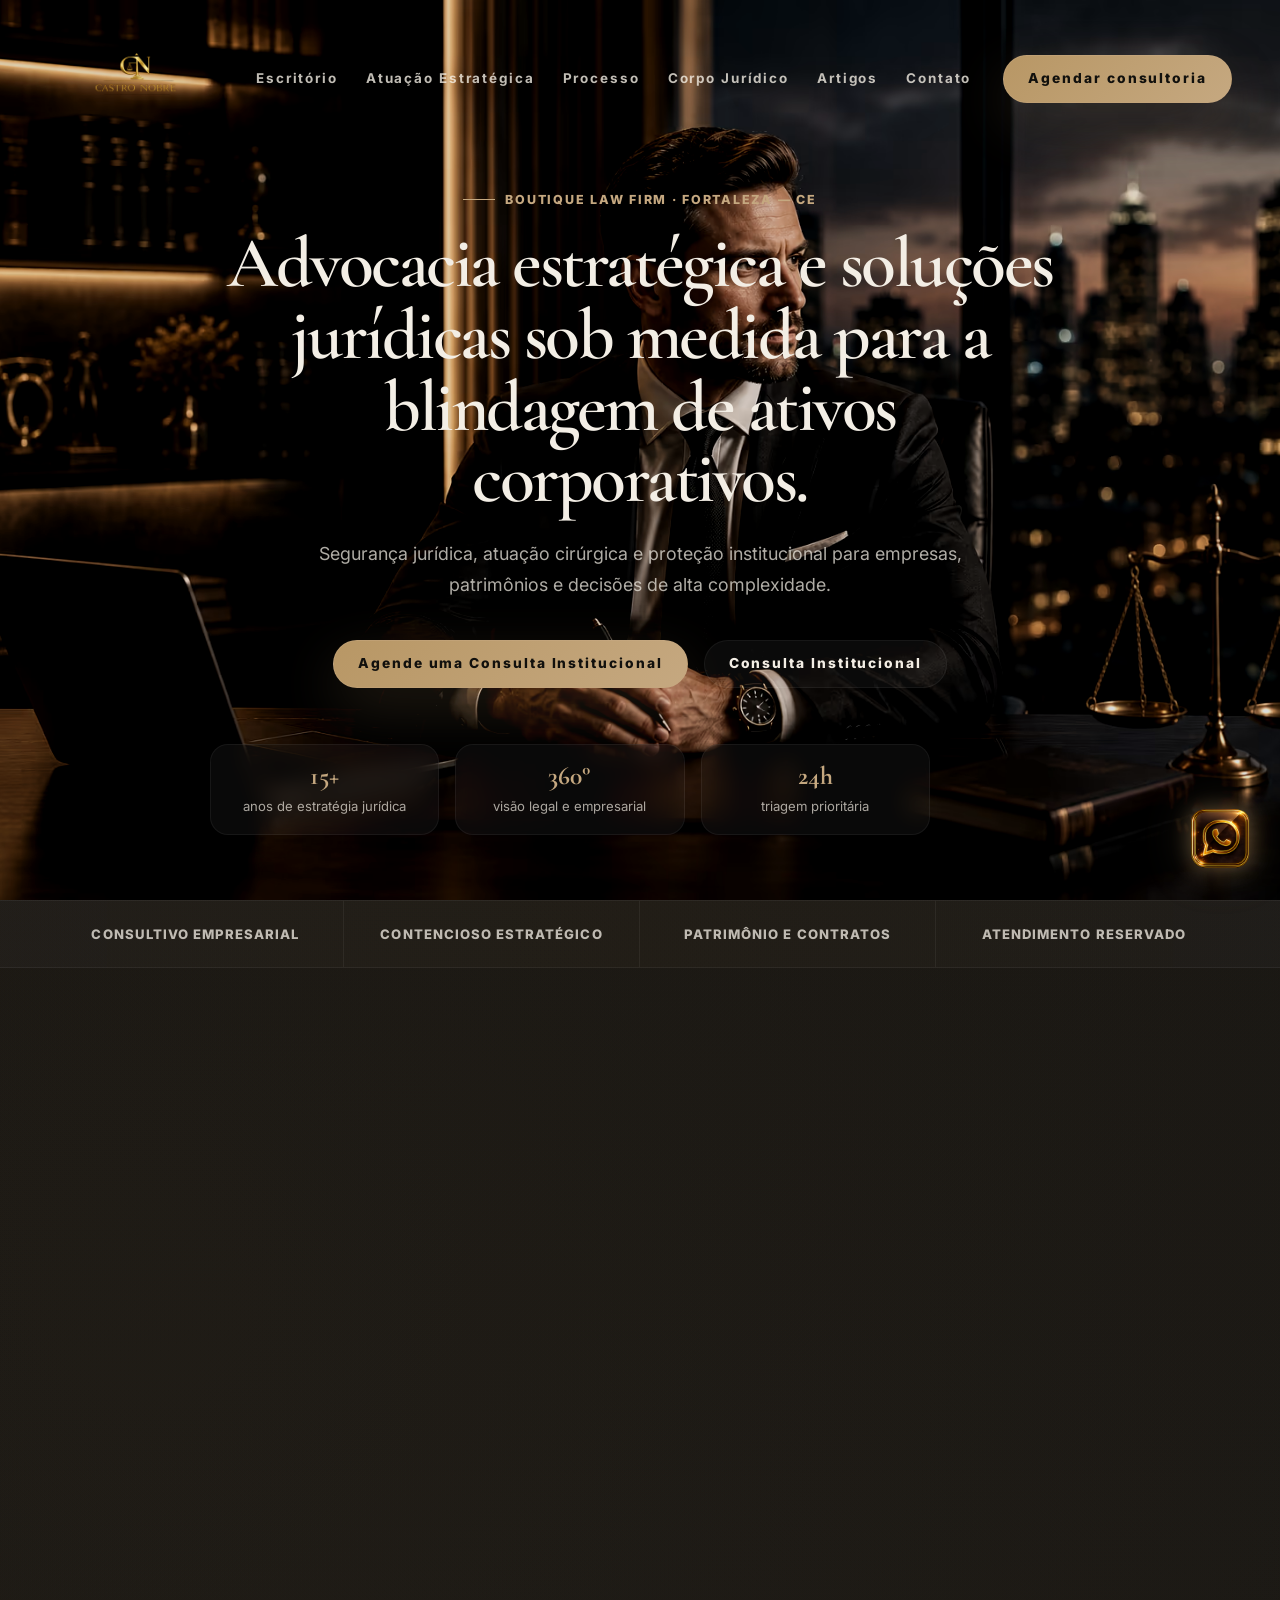
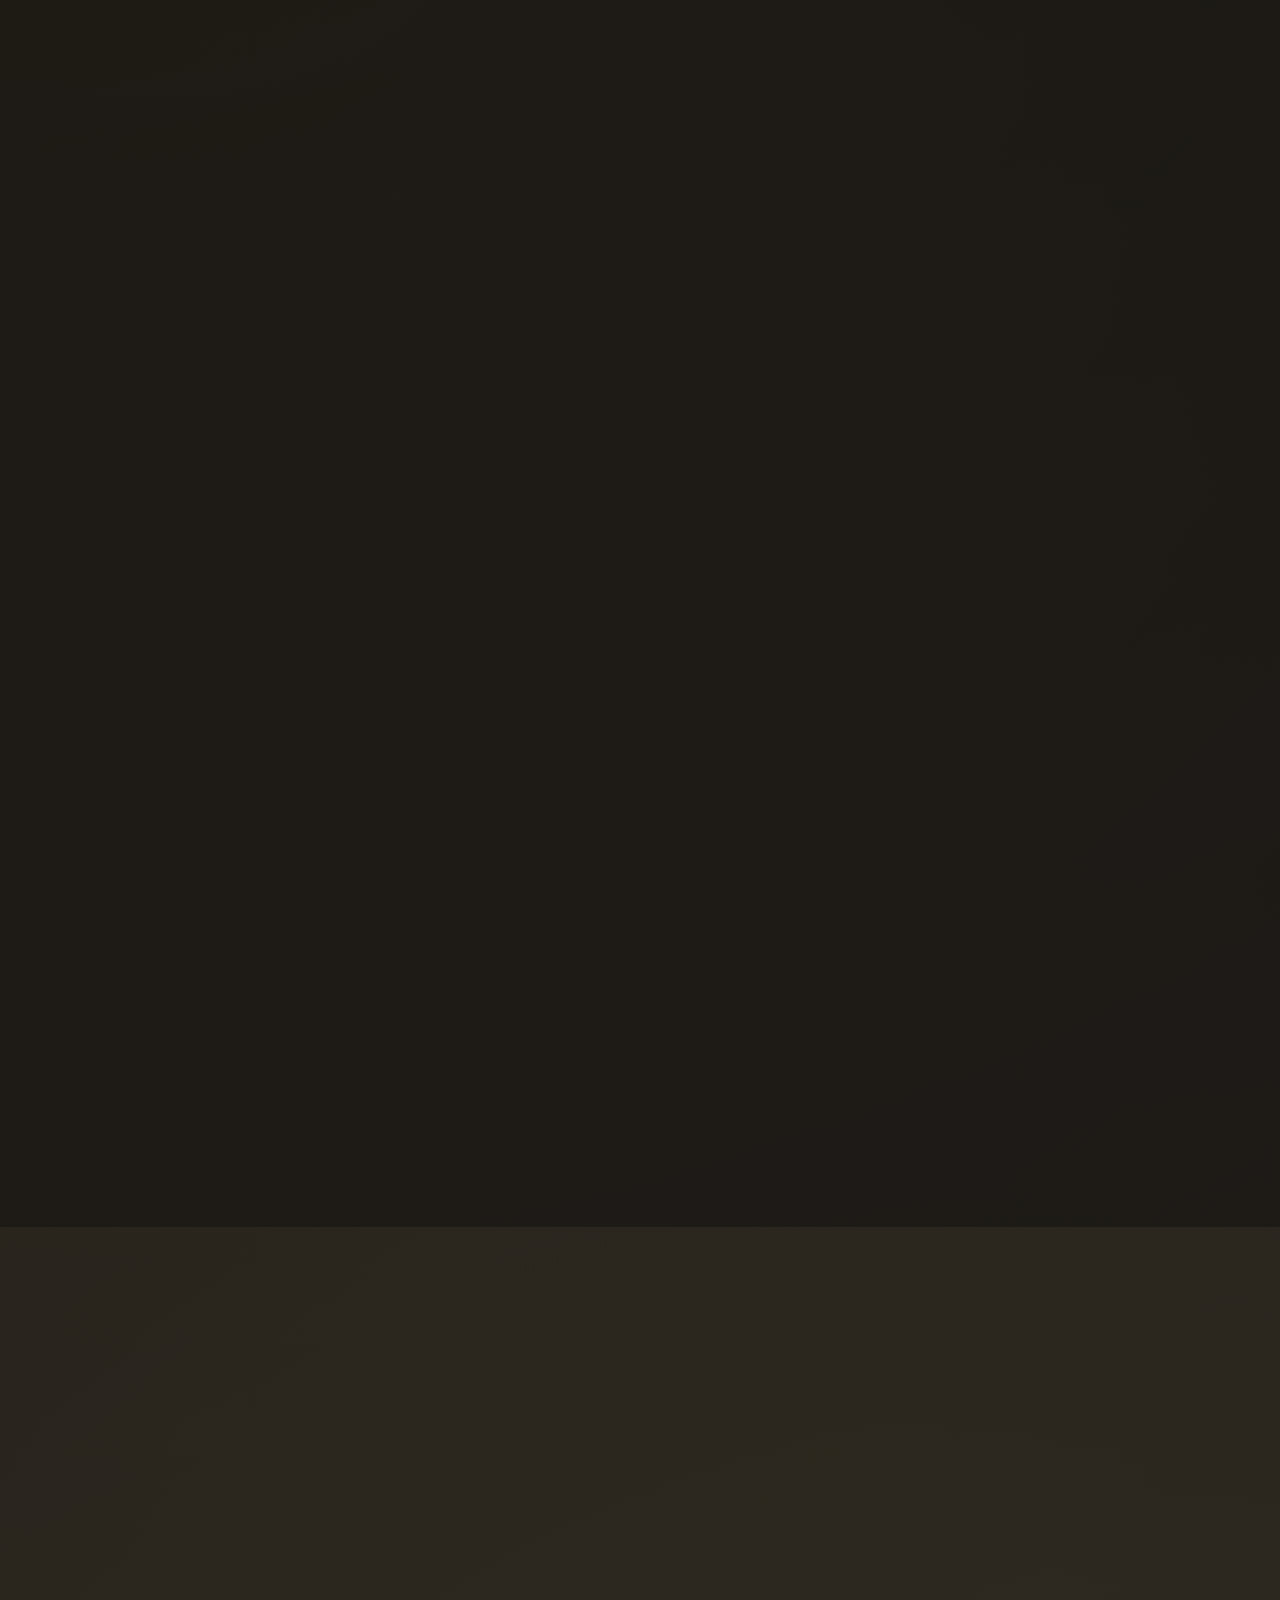
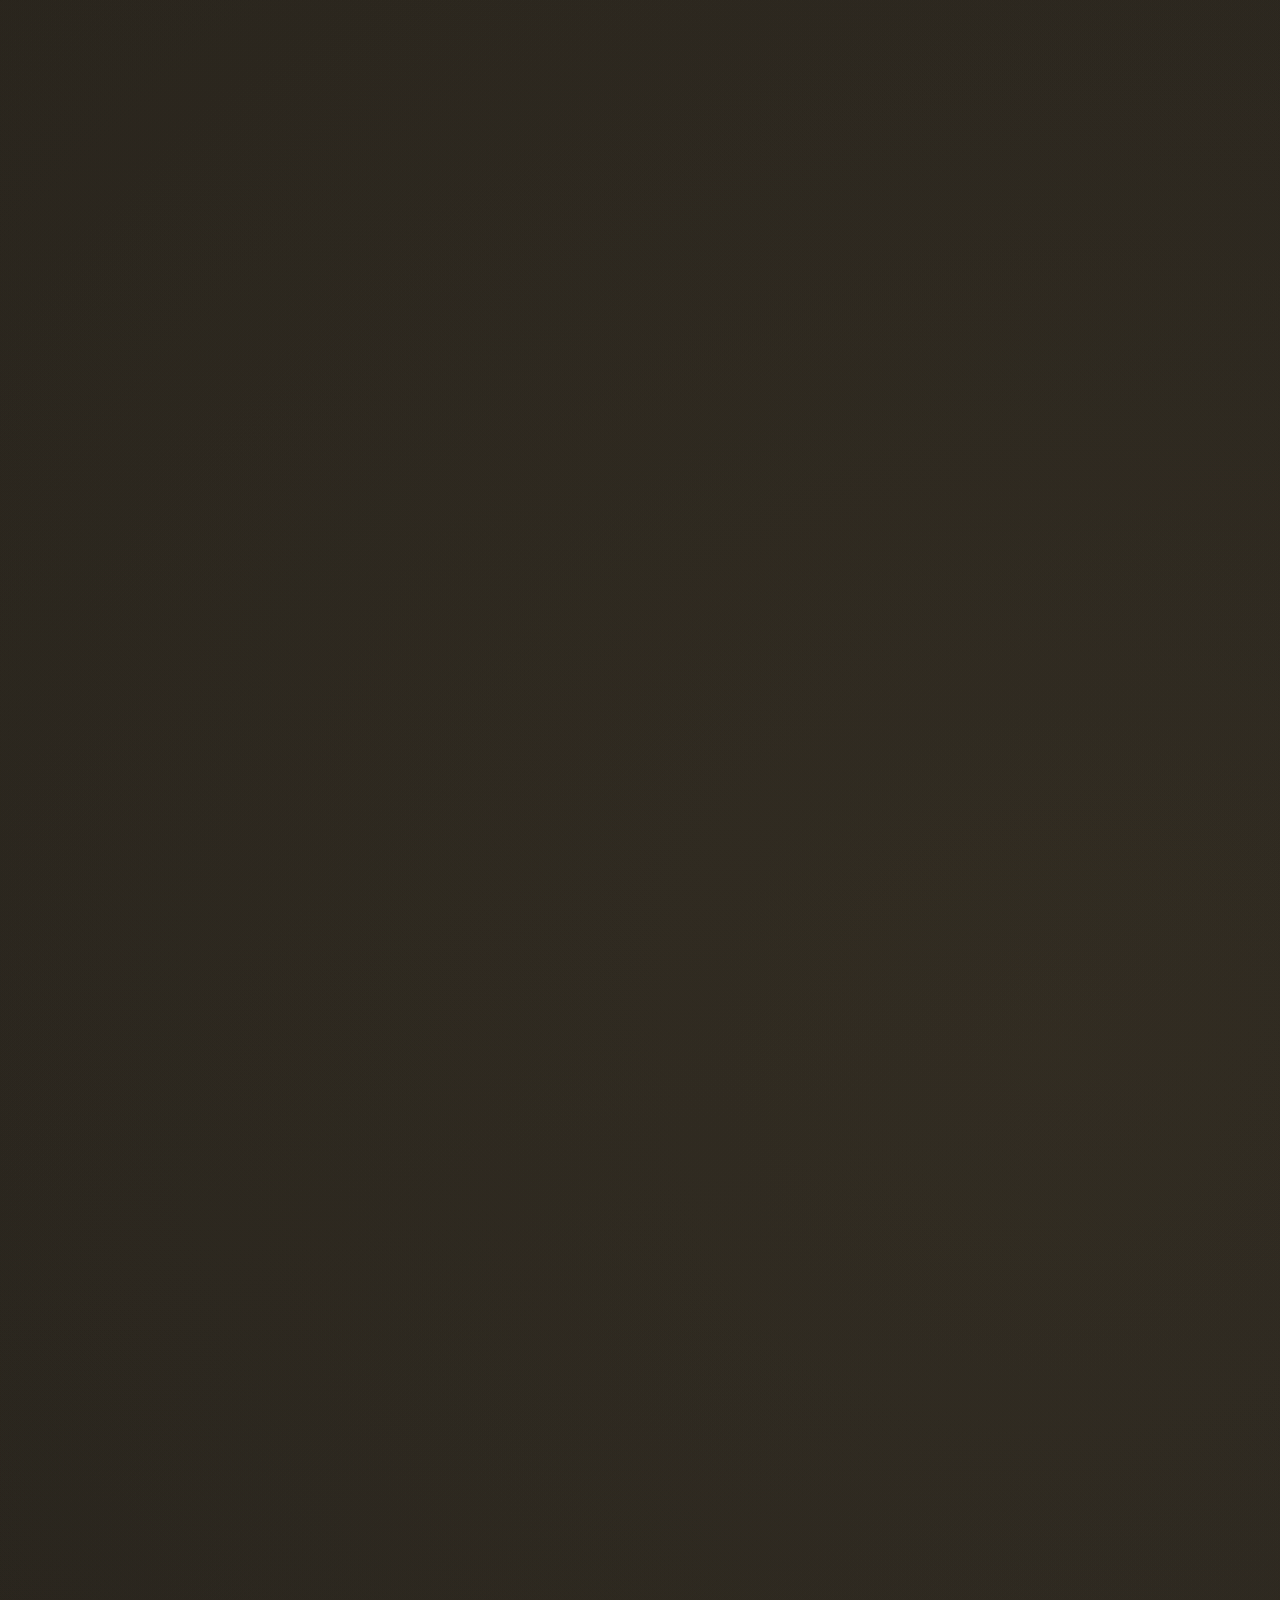
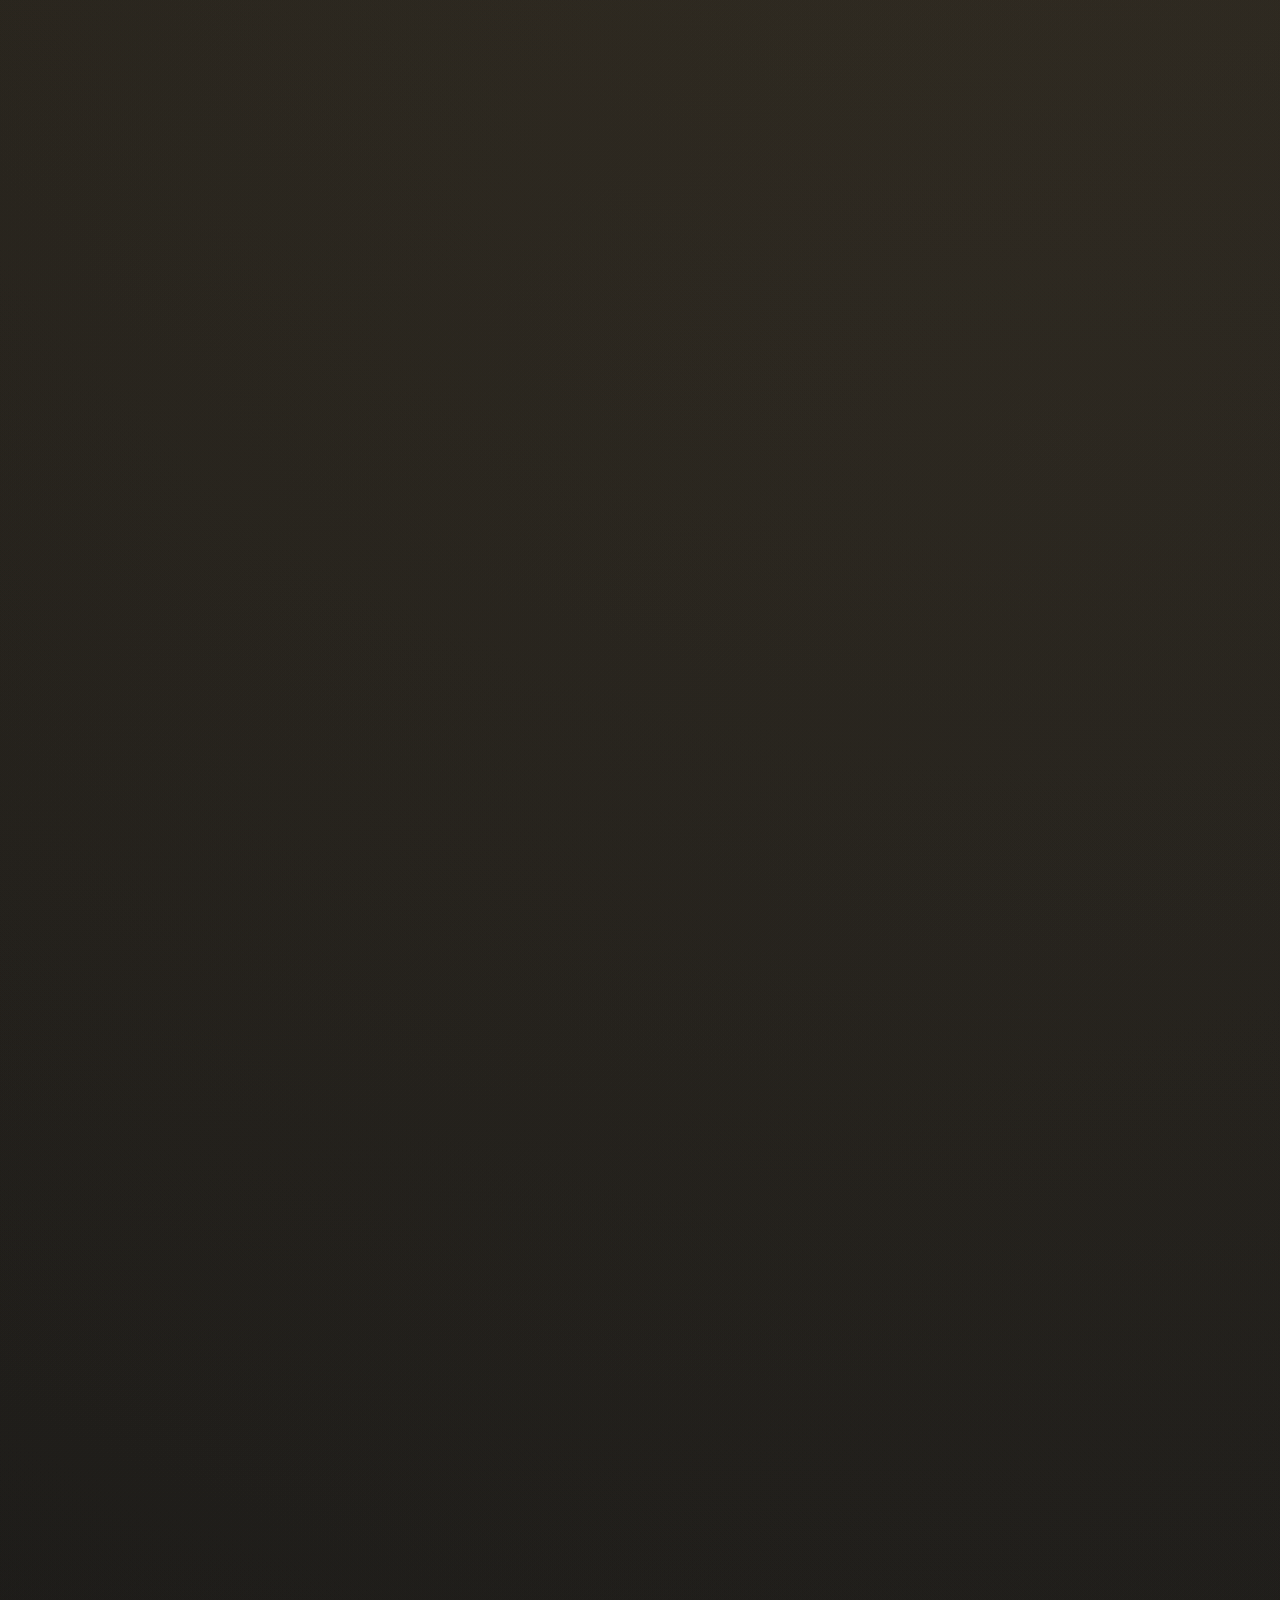
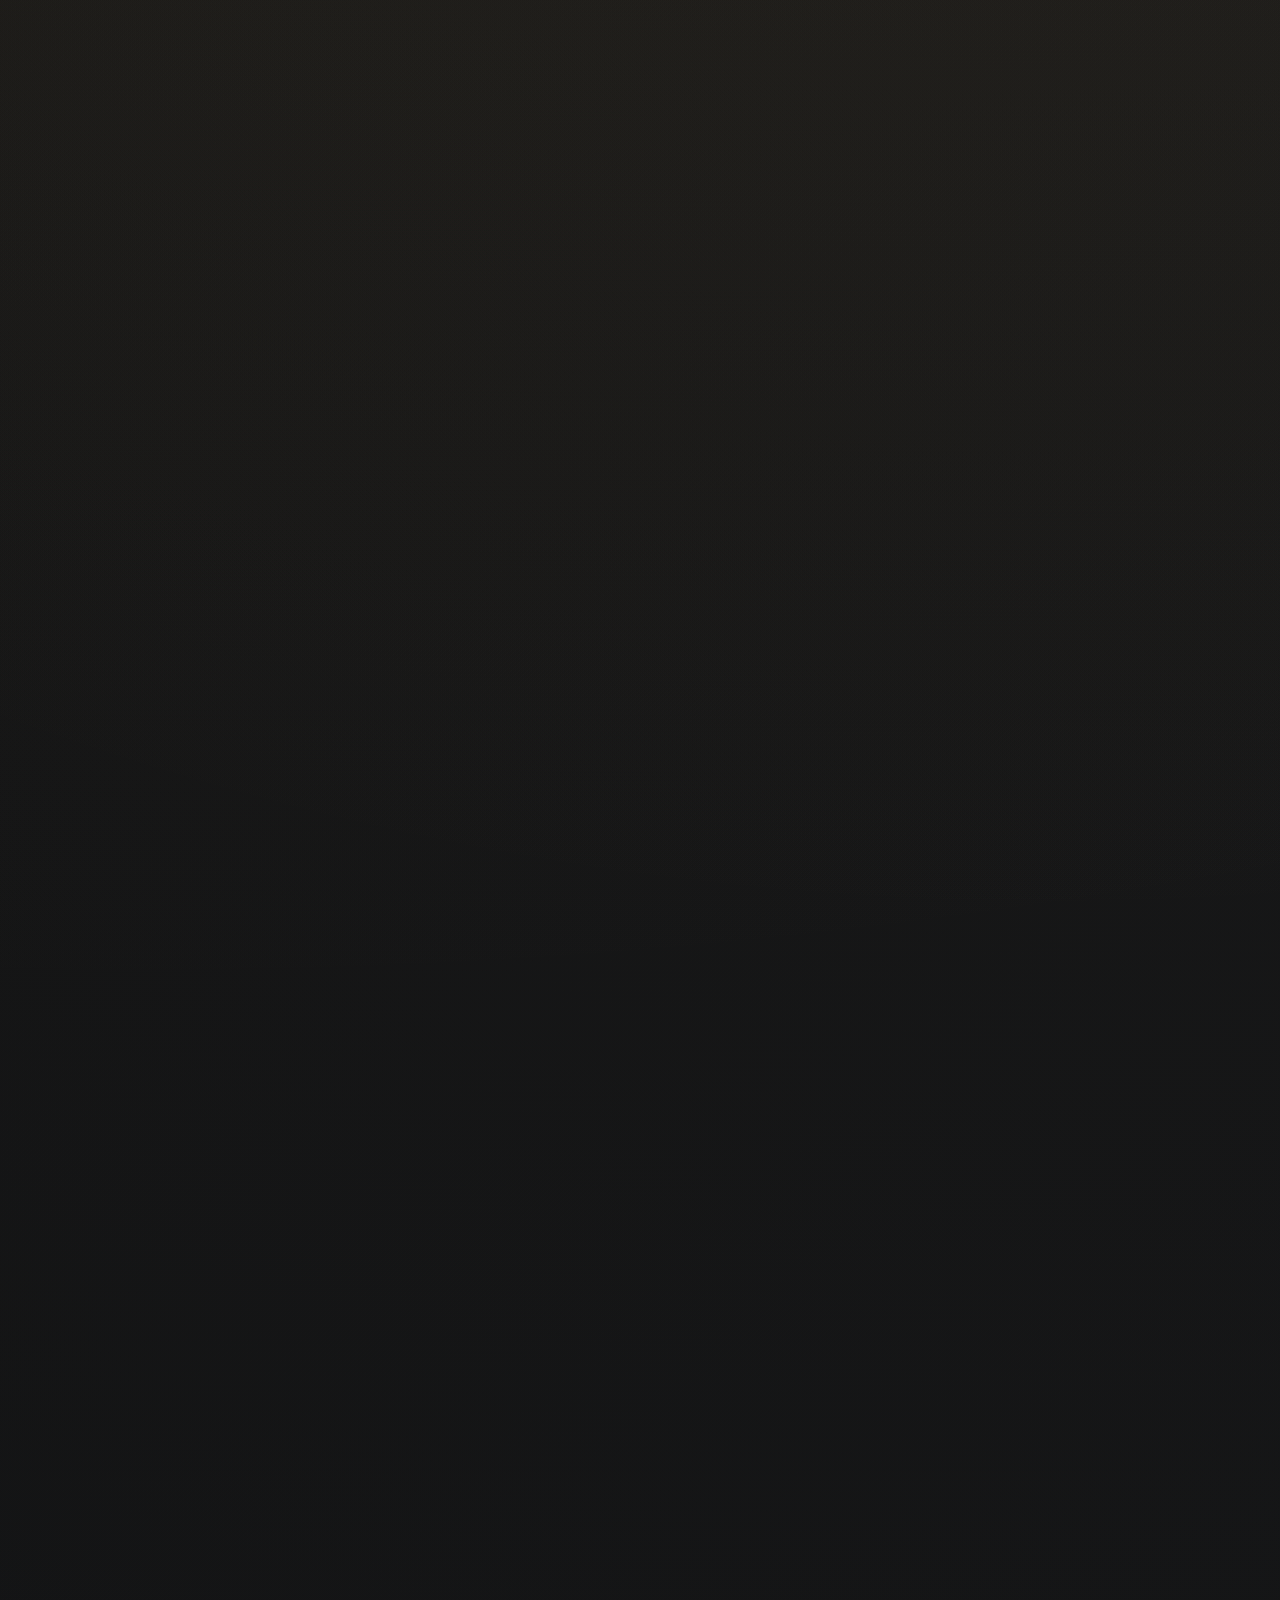
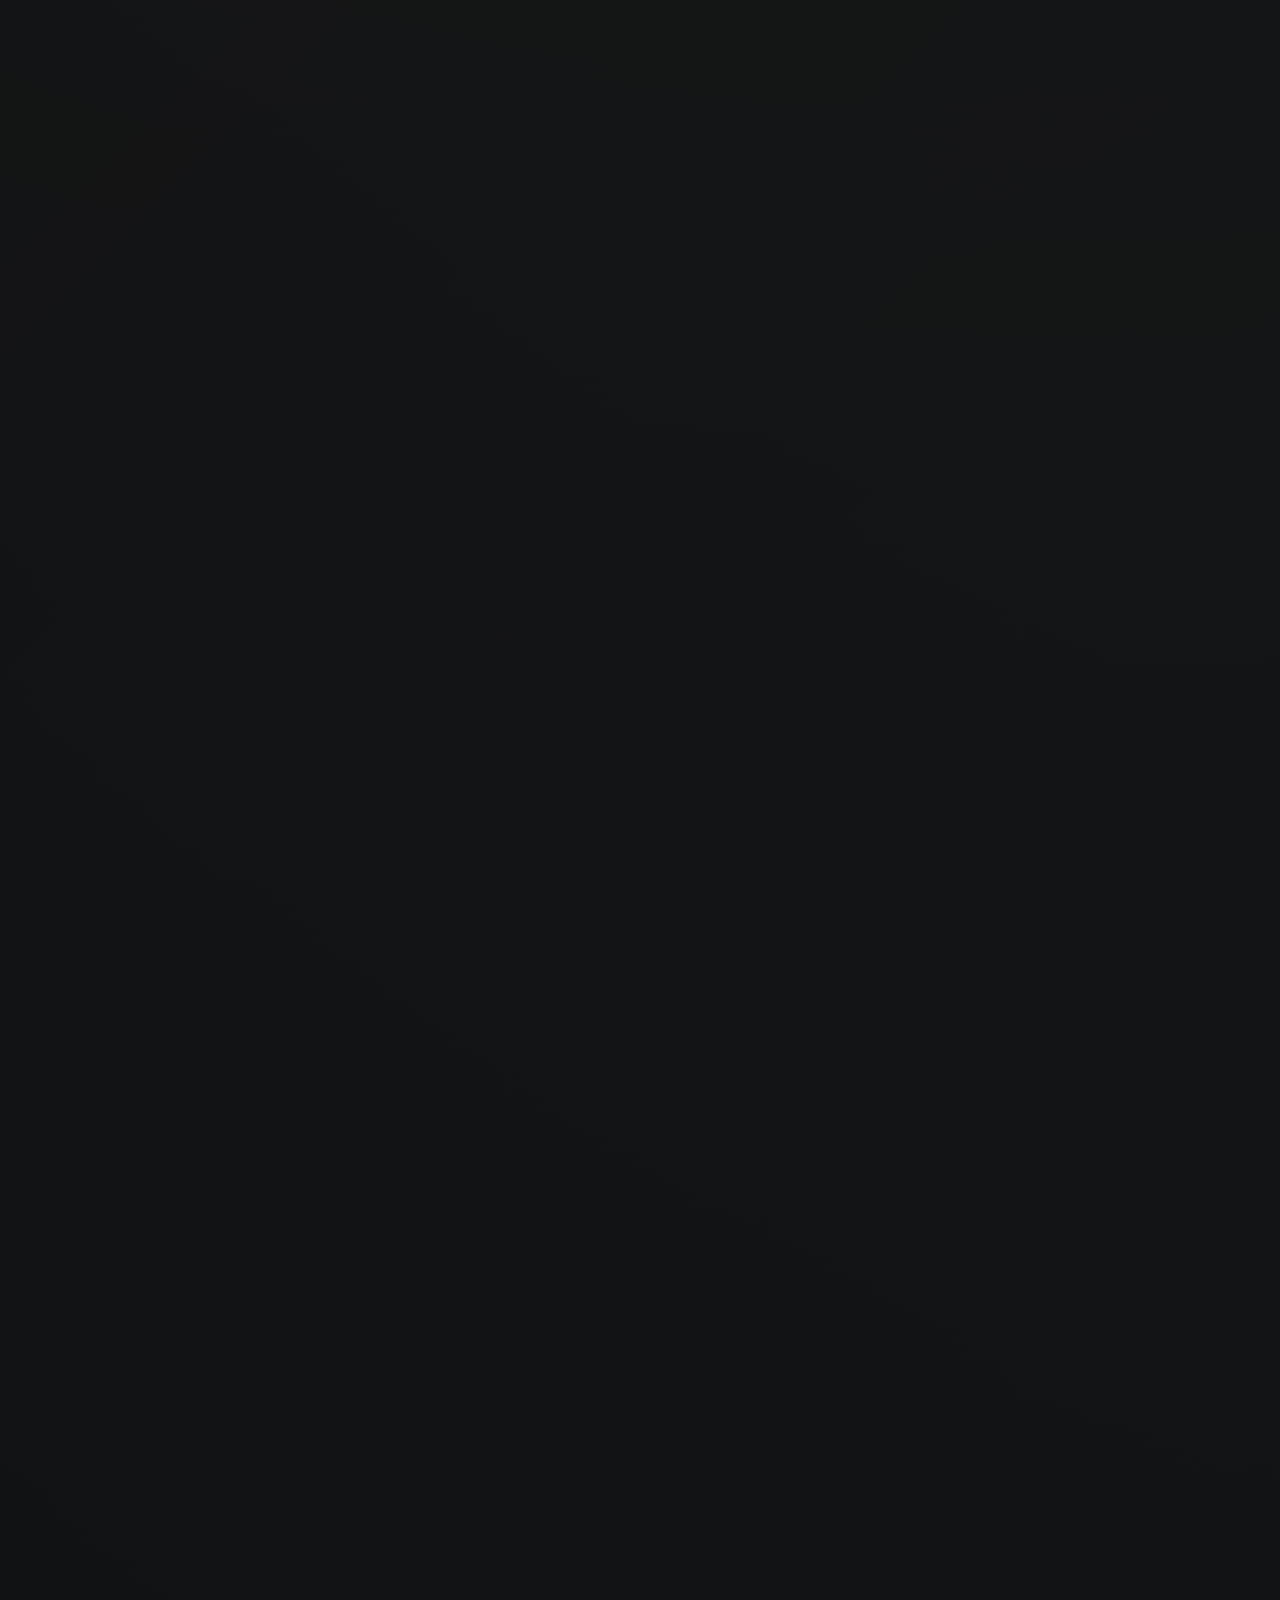
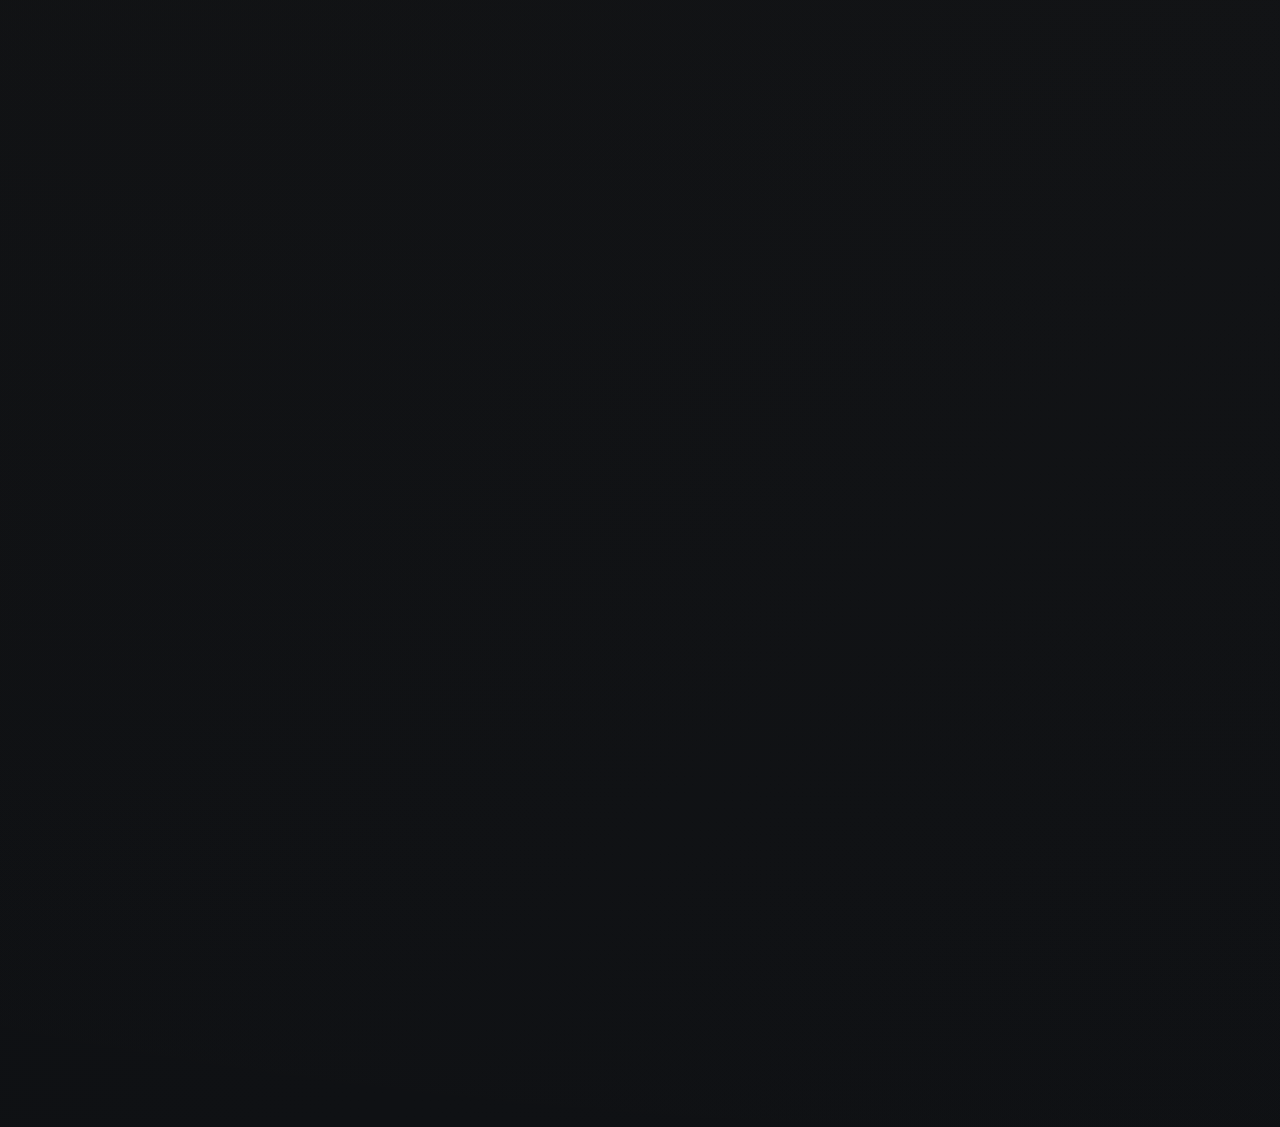
==== commit 690ed915: "Refinamento institucional premium e melhorias UX" ====
--- a/index.html
+++ b/index.html
@@ -54,7 +54,7 @@
     <link rel="preconnect" href="https://fonts.googleapis.com" />
     <link rel="preconnect" href="https://fonts.gstatic.com" crossorigin />
     <link
-      href="https://fonts.googleapis.com/css2?family=Inter:wght@400;500;600;700;800&family=Space+Grotesk:wght@500;600;700&display=swap"
+      href="https://fonts.googleapis.com/css2?family=Cormorant+Garamond:wght@500;600;700&family=Inter:wght@400;500;600;700;800&display=swap"
       rel="stylesheet"
     />
 
@@ -118,9 +118,9 @@
 
         <nav class="nav" id="navMenu" aria-label="Navegação principal">
           <a href="#sobre">Escritório</a>
-          <a href="#areas">Atuação</a>
+          <a href="#areas">Atuação Estratégica</a>
           <a href="#processo">Processo</a>
-          <a href="#equipe">Equipe</a>
+          <a href="#equipe">Corpo Jurídico</a>
           <a href="#artigos">Artigos</a>
           <a href="#contato">Contato</a>
         </nav>
@@ -176,24 +176,24 @@
           <div class="hero__content reveal">
             <span class="eyebrow">Boutique law firm · Fortaleza — CE</span>
             <h1>
-              Defesa estratégica para empresas, patrimônios e decisões de alto
-              impacto.
+              Advocacia estratégica e soluções jurídicas sob medida para a
+              blindagem de ativos corporativos.
             </h1>
             <p>
-              Atuação jurídica consultiva e contenciosa com precisão técnica,
-              visão de negócio e atendimento personalizado.
+              Segurança jurídica, atuação cirúrgica e proteção institucional
+              para empresas, patrimônios e decisões de alta complexidade.
             </p>
 
             <div class="hero__actions">
               <a class="btn btn--primary" href="#contato"
-                >Agendar consultoria</a
+                >Agende uma Consulta Institucional</a
               >
               <a
                 class="btn btn--ghost"
                 href="https://wa.me/5583998326680"
                 target="_blank"
                 rel="noopener"
-                >Falar no WhatsApp</a
+                >Consulta Institucional</a
               >
             </div>
 
@@ -242,7 +242,7 @@
               de riscos e construção de soluções jurídicas orientadas por
               resultado.
             </p>
-            <a class="text-link" href="#areas">Conhecer áreas de atuação</a>
+            <a class="text-link" href="#areas">Conhecer atuação estratégica</a>
           </div>
 
           <div class="about__visual reveal">
@@ -275,14 +275,14 @@
       <section class="section areas" id="areas">
         <div class="container">
           <div class="section__header reveal">
-            <span class="eyebrow">Áreas de atuação</span>
+            <span class="eyebrow">Áreas de Atuação Estratégica</span>
             <h2>
-              Especialidades jurídicas para proteger negócios, contratos e
-              patrimônio.
+              Estruturas jurídicas para proteção patrimonial, mitigação de
+              riscos e decisões empresariais de alta complexidade.
             </h2>
             <p>
-              Atuação integrada para clientes que exigem previsibilidade,
-              autoridade técnica e visão estratégica.
+              Soluções preventivas e contenciosas para clientes que exigem
+              discrição, previsibilidade e precisão estratégica.
             </p>
           </div>
 
@@ -305,8 +305,9 @@
                 <span>01</span>
                 <h3>Direito Empresarial</h3>
                 <p>
-                  Estruturação, prevenção de riscos, disputas societárias e
-                  suporte jurídico para decisões corporativas.
+                  Atuação preventiva e estratégica para mitigação de riscos
+                  corporativos, proteção estrutural da operação e tomada de
+                  decisão segura.
                 </p>
               </div>
             </article>
@@ -329,8 +330,9 @@
                 <span>02</span>
                 <h3>Direito Civil</h3>
                 <p>
-                  Atuação em relações privadas, responsabilidade civil,
-                  obrigações e conflitos patrimoniais relevantes.
+                  Condução técnica de conflitos patrimoniais, obrigações
+                  estratégicas e relações privadas que exigem segurança
+                  jurídica.
                 </p>
               </div>
             </article>
@@ -353,8 +355,8 @@
                 <span>03</span>
                 <h3>Direito Imobiliário</h3>
                 <p>
-                  Contratos, aquisição, regularização, disputas imobiliárias e
-                  proteção de ativos de alto valor.
+                  Proteção jurídica em operações imobiliárias, regularização de
+                  ativos e disputas envolvendo patrimônio de alto valor.
                 </p>
               </div>
             </article>
@@ -377,8 +379,8 @@
                 <span>04</span>
                 <h3>Direito Contratual</h3>
                 <p>
-                  Elaboração, revisão, negociação e blindagem de instrumentos
-                  contratuais estratégicos.
+                  Blindagem contratual para reduzir exposição, preservar valor e
+                  fortalecer a posição negocial do cliente.
                 </p>
               </div>
             </article>
@@ -399,8 +401,9 @@
                 <span>05</span>
                 <h3>Direito Tributário</h3>
                 <p>
-                  Planejamento, análise de passivos, defesa administrativa e
-                  estratégia fiscal para empresas.
+                  Atuação preventiva e contenciosa para mitigação de riscos
+                  fiscais, análise de passivos e proteção financeira da
+                  operação.
                 </p>
               </div>
             </article>
@@ -423,8 +426,9 @@
                 <span>06</span>
                 <h3>Planejamento Patrimonial</h3>
                 <p>
-                  Proteção, sucessão e organização estratégica de patrimônio
-                  familiar e empresarial.
+                  Estruturação patrimonial, sucessória e societária para
+                  preservação, continuidade e governança de ativos familiares e
+                  empresariais.
                 </p>
               </div>
             </article>
@@ -522,8 +526,11 @@
       <section class="section team" id="equipe">
         <div class="container">
           <div class="section__header reveal">
-            <span class="eyebrow">Equipe</span>
-            <h2>Especialistas com postura consultiva e atuação estratégica.</h2>
+            <span class="eyebrow">Corpo Jurídico</span>
+            <h2>
+              Corpo jurídico e especialistas com atuação consultiva, visão
+              patrimonial e precisão técnica.
+            </h2>
           </div>
 
           <div class="team__grid">
@@ -821,7 +828,8 @@
         <div class="container cta-final__container reveal">
           <span class="eyebrow">Consultoria estratégica</span>
           <h2>
-            Decisões importantes exigem defesa técnica e estratégia precisa.
+            Decisões de alta complexidade exigem proteção jurídica, estratégia
+            patrimonial e atuação institucional precisa.
           </h2>
           <a
             class="btn btn--primary"
@@ -837,10 +845,10 @@
         <div class="container contact__grid">
           <div class="section__copy reveal">
             <span class="eyebrow">Contato</span>
-            <h2>Fale com a Castro Nobre Advocacia.</h2>
+            <h2>Agende uma Consulta Institucional.</h2>
             <p>
-              Envie sua solicitação para uma triagem inicial. O retorno será
-              feito com discrição e objetividade.
+              Envie sua demanda para uma análise reservada. O retorno será
+              conduzido com discrição, objetividade e orientação estratégica.
             </p>
           </div>
 
@@ -895,15 +903,15 @@
             alt="Castro Nobre Advocacia"
           />
           <p>
-            Advocacia estratégica para empresas, patrimônios e decisões de alto
-            impacto.
+            Estrutura jurídica estratégica para empresas, patrimônio e decisões
+            de alta complexidade.
           </p>
         </div>
 
         <div>
-          <h3>Navegação</h3>
+          <h3>Institucional</h3>
           <a href="#sobre">Escritório</a>
-          <a href="#areas">Áreas de atuação</a>
+          <a href="#areas">Áreas de Atuação Estratégica</a>
           <a href="#processo">Processo</a>
           <a href="#artigos">Artigos</a>
         </div>
--- a/css/style.css
+++ b/css/style.css
@@ -2023,3 +2023,370 @@
 }
 
 /* FIM — CORREÇÃO ISOLADA — 4 AJUSTES */
+
+/* =========================================================
+   LAYER CORPORATE LUXURY LAW FIRM
+   Mantém a estrutura boa e aplica refinamento institucional 10/10:
+   tipografia editorial, ouro fosco, contraste sóbrio, linhas finas,
+   copy visual high-ticket e motion mais solene.
+   ========================================================= */
+
+:root {
+  --color-black: #050607;
+  --color-graphite: #0b0d10;
+  --color-card: #101317;
+  --color-card-soft: #15191e;
+  --color-gold: #b89765;
+  --color-gold-soft: #c5a880;
+  --color-offwhite: #f3eee5;
+  --color-muted: #a7a098;
+  --color-border: rgba(255, 255, 255, 0.05);
+  --color-border-soft: rgba(255, 255, 255, 0.055);
+  --shadow-premium: 0 28px 90px rgba(0, 0, 0, 0.48);
+  --font-title: "Cormorant Garamond", Georgia, serif;
+  --font-body: "Inter", system-ui, sans-serif;
+  --transition: 720ms cubic-bezier(0.22, 1, 0.36, 1);
+}
+
+body {
+  background:
+    radial-gradient(
+      circle at 12% 6%,
+      rgba(184, 151, 101, 0.12),
+      transparent 30%
+    ),
+    radial-gradient(
+      circle at 82% 24%,
+      rgba(197, 168, 128, 0.07),
+      transparent 34%
+    ),
+    linear-gradient(135deg, #050607 0%, #0b0d10 48%, #06080b 100%);
+}
+
+h1,
+h2,
+h3 {
+  font-family: var(--font-title);
+  font-weight: 600;
+  letter-spacing: -0.035em;
+}
+
+h1 {
+  max-width: 980px;
+  font-size: clamp(3.7rem, 7.1vw, 7.2rem);
+  line-height: 0.92;
+}
+
+h2 {
+  font-size: clamp(2.7rem, 5.2vw, 5.35rem);
+  line-height: 0.96;
+}
+
+h3 {
+  font-size: clamp(1.55rem, 2.25vw, 2rem);
+  line-height: 1.04;
+}
+
+.hero p,
+.section__copy p,
+.section__header p {
+  font-family: var(--font-body);
+  color: rgba(243, 238, 229, 0.72);
+}
+
+.eyebrow,
+.nav,
+.header__cta,
+.btn,
+.area-card span,
+.process-card span,
+.article-card span,
+.contact-card span,
+.article-card strong {
+  font-family: var(--font-body);
+  letter-spacing: 0.14em;
+}
+
+.site-header.scrolled,
+body.menu-open .site-header {
+  background: rgba(5, 6, 7, 0.78);
+  border-bottom: 1px solid rgba(255, 255, 255, 0.055);
+}
+
+.nav a::after {
+  background: var(--color-gold-soft);
+}
+
+.header__cta,
+.btn--primary {
+  border: 1px solid rgba(197, 168, 128, 0.42);
+  background: linear-gradient(135deg, #b89765, #c5a880);
+  color: #11100d;
+  box-shadow: 0 20px 56px rgba(184, 151, 101, 0.18);
+}
+
+.btn--ghost,
+.menu-toggle,
+.feature-list div,
+.process-card,
+.team-card,
+.article-card,
+.faq-item,
+.contact-card a,
+.contact-card div {
+  border-color: rgba(255, 255, 255, 0.055);
+}
+
+.hero {
+  padding-top: 140px;
+}
+
+.hero__media img {
+  object-position: center 42%;
+  filter: saturate(0.78) contrast(1.12) brightness(0.86);
+}
+
+.hero__overlay {
+  background:
+    linear-gradient(
+      90deg,
+      rgba(5, 6, 7, 0.94),
+      rgba(5, 6, 7, 0.74) 44%,
+      rgba(5, 6, 7, 0.22) 100%
+    ),
+    radial-gradient(
+      circle at 32% 46%,
+      rgba(184, 151, 101, 0.18),
+      transparent 38%
+    ),
+    linear-gradient(180deg, rgba(5, 6, 7, 0.28), rgba(5, 6, 7, 0.88));
+}
+
+.hero__content {
+  max-width: 860px;
+}
+
+.hero__metrics div {
+  border: 1px solid rgba(255, 255, 255, 0.055);
+  background: rgba(255, 255, 255, 0.035);
+}
+
+.authority-bar {
+  border-block: 1px solid rgba(255, 255, 255, 0.055);
+  background: linear-gradient(
+    90deg,
+    rgba(255, 255, 255, 0.025),
+    rgba(184, 151, 101, 0.035),
+    rgba(255, 255, 255, 0.025)
+  );
+}
+
+.authority-bar span {
+  border-right: 1px solid rgba(255, 255, 255, 0.055);
+}
+
+.section {
+  position: relative;
+}
+
+.section::before {
+  content: "";
+  position: absolute;
+  inset: 0 auto auto 0;
+  width: 100%;
+  height: 1px;
+  background: linear-gradient(
+    90deg,
+    transparent,
+    rgba(255, 255, 255, 0.055),
+    transparent
+  );
+  pointer-events: none;
+}
+
+.about__visual picture,
+.split-section__image,
+.testimonial-card picture {
+  border: 1px solid rgba(255, 255, 255, 0.055);
+}
+
+.about__visual img,
+.split-section__image img,
+.testimonial-card img,
+.area-card img,
+.team-card img,
+.article-card img,
+.cta-final__media img {
+  filter: saturate(0.72) contrast(1.08) brightness(0.88);
+}
+
+.area-card,
+.process-card,
+.team-card,
+.article-card,
+.faq-item,
+.contact-card,
+.testimonial-card {
+  border-color: rgba(255, 255, 255, 0.055);
+  background: linear-gradient(
+    180deg,
+    rgba(255, 255, 255, 0.045),
+    rgba(255, 255, 255, 0.018)
+  );
+}
+
+.area-card:hover,
+.team-card:hover,
+.article-card:hover {
+  transform: translateY(-8px);
+  border-color: rgba(197, 168, 128, 0.32);
+  box-shadow: 0 28px 72px rgba(0, 0, 0, 0.26);
+}
+
+.area-card p,
+.process-card p,
+.team-card p,
+.article-card p,
+.testimonial-card span,
+.feature-list span {
+  color: rgba(243, 238, 229, 0.66);
+}
+
+.feature-list strong,
+.floating-card strong,
+.hero__metrics strong,
+.site-footer h3,
+.text-link {
+  color: var(--color-gold-soft);
+}
+
+.cta-final {
+  min-height: 720px;
+  padding: 96px 0;
+}
+
+.cta-final__media {
+  z-index: -3;
+}
+
+.cta-final__media img {
+  object-fit: cover;
+  object-position: center top;
+}
+
+.cta-final::after {
+  z-index: -2;
+  background:
+    linear-gradient(
+      180deg,
+      rgba(5, 6, 7, 0.18) 0%,
+      rgba(5, 6, 7, 0.58) 44%,
+      rgba(5, 6, 7, 0.88) 100%
+    ),
+    radial-gradient(
+      circle at center,
+      rgba(184, 151, 101, 0.13),
+      rgba(5, 6, 7, 0.76) 72%
+    );
+}
+
+.cta-final__container {
+  z-index: 3;
+}
+
+.site-footer {
+  background:
+    radial-gradient(
+      circle at 14% 0%,
+      rgba(184, 151, 101, 0.08),
+      transparent 34%
+    ),
+    #050607;
+}
+
+.whatsapp-float {
+  width: 72px;
+  height: 72px;
+  padding: 0;
+  overflow: visible;
+  border: none;
+  border-radius: 0;
+  background: transparent;
+  box-shadow: none;
+  backdrop-filter: none;
+}
+
+.whatsapp-float::before,
+.whatsapp-float::after {
+  display: none;
+  content: none;
+}
+
+.whatsapp-float img {
+  width: 96px;
+  height: 96px;
+  max-width: none;
+  padding: 0;
+  margin: 0;
+  object-fit: contain;
+  transform: translate(-12px, -12px);
+  filter: drop-shadow(0 0 10px rgba(184, 151, 101, 0.44))
+    drop-shadow(0 0 22px rgba(184, 151, 101, 0.2));
+}
+
+.reveal {
+  transition:
+    opacity 900ms cubic-bezier(0.22, 1, 0.36, 1),
+    transform 900ms cubic-bezier(0.22, 1, 0.36, 1);
+}
+
+@media (max-width: 920px) {
+  .hero {
+    padding-top: 136px;
+  }
+
+  h1 {
+    font-size: clamp(3rem, 10vw, 5.2rem);
+  }
+
+  .cta-final {
+    min-height: 640px;
+  }
+}
+
+@media (max-width: 640px) {
+  h1 {
+    font-size: clamp(2.65rem, 13vw, 4.15rem);
+    line-height: 0.95;
+  }
+
+  h2 {
+    font-size: clamp(2.3rem, 11vw, 3.6rem);
+  }
+
+  .hero {
+    padding-top: 124px;
+  }
+
+  .cta-final {
+    min-height: 520px;
+    padding: 80px 0;
+  }
+
+  .cta-final__media img {
+    object-position: center center;
+  }
+
+  .whatsapp-float {
+    width: 64px;
+    height: 64px;
+  }
+
+  .whatsapp-float img {
+    width: 84px;
+    height: 84px;
+    transform: translate(-10px, -10px);
+  }
+}
+
+/* FIM — LAYER CORPORATE LUXURY LAW FIRM */
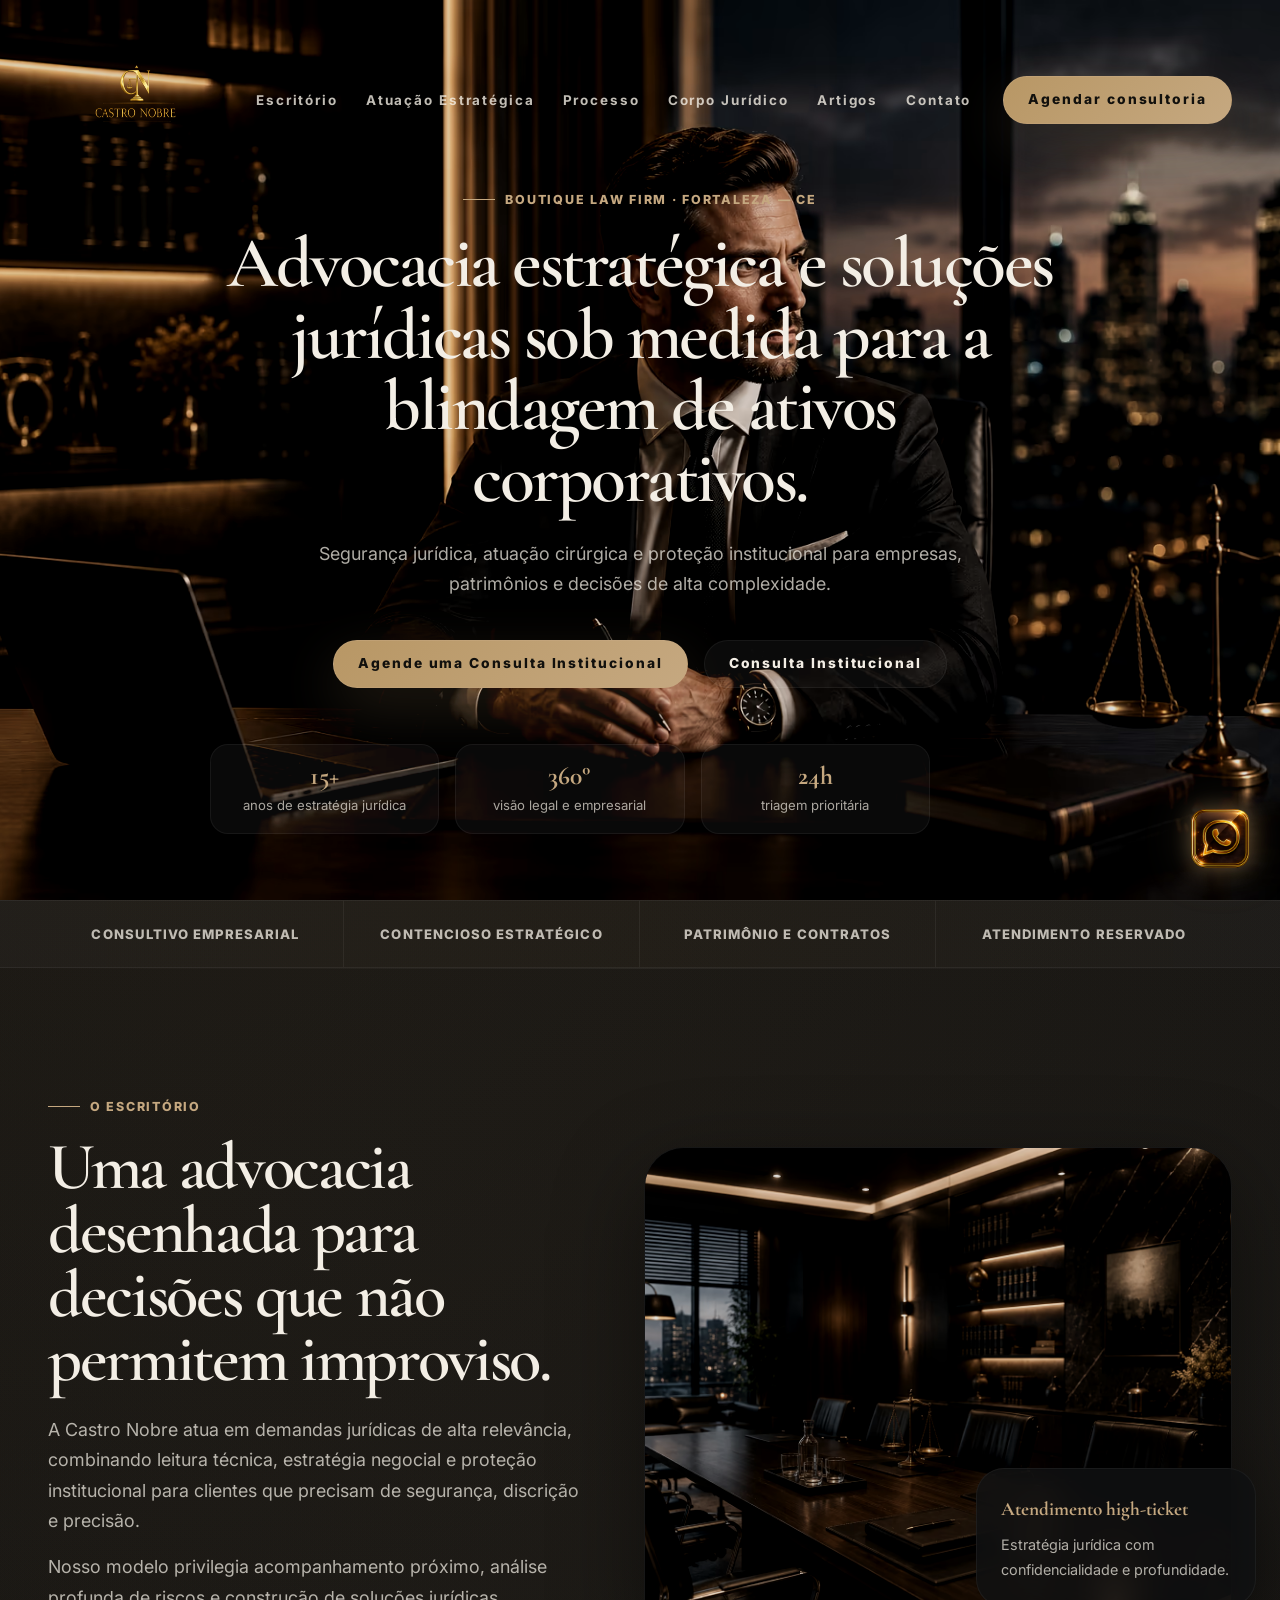
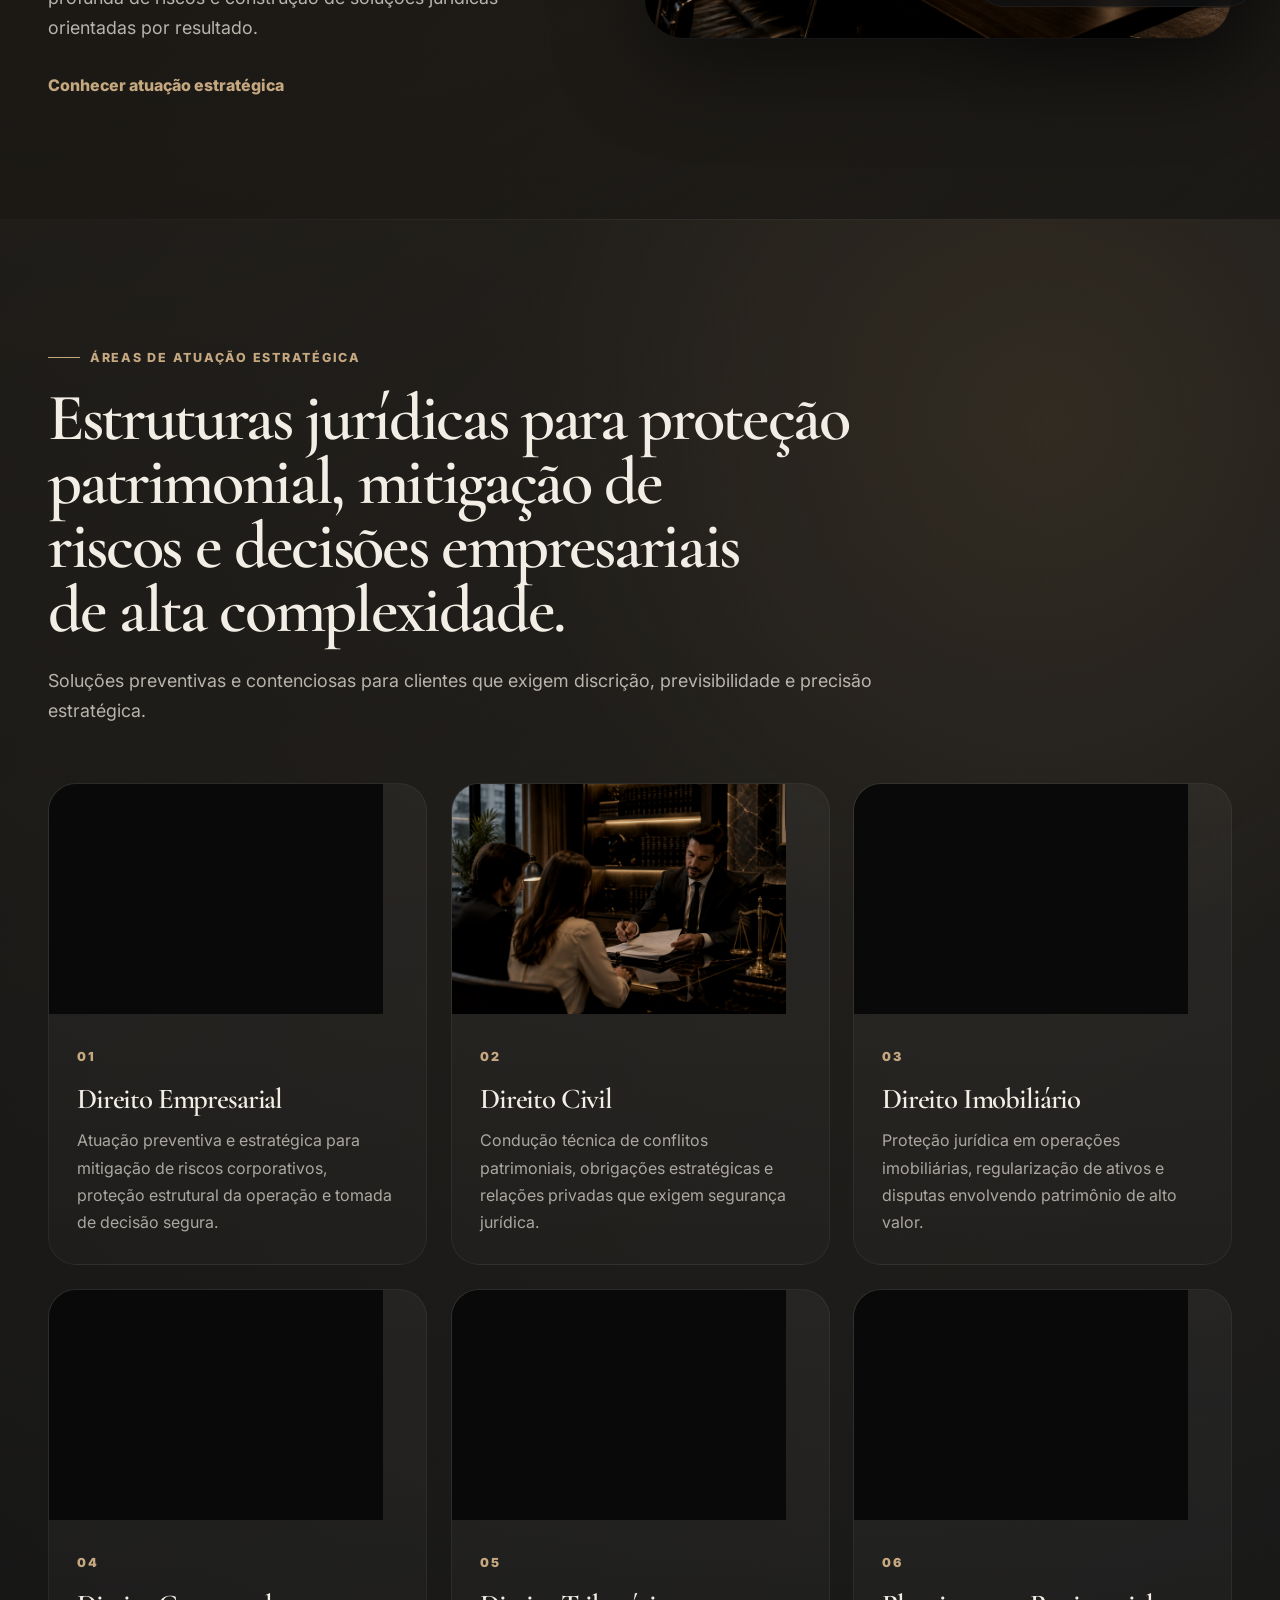
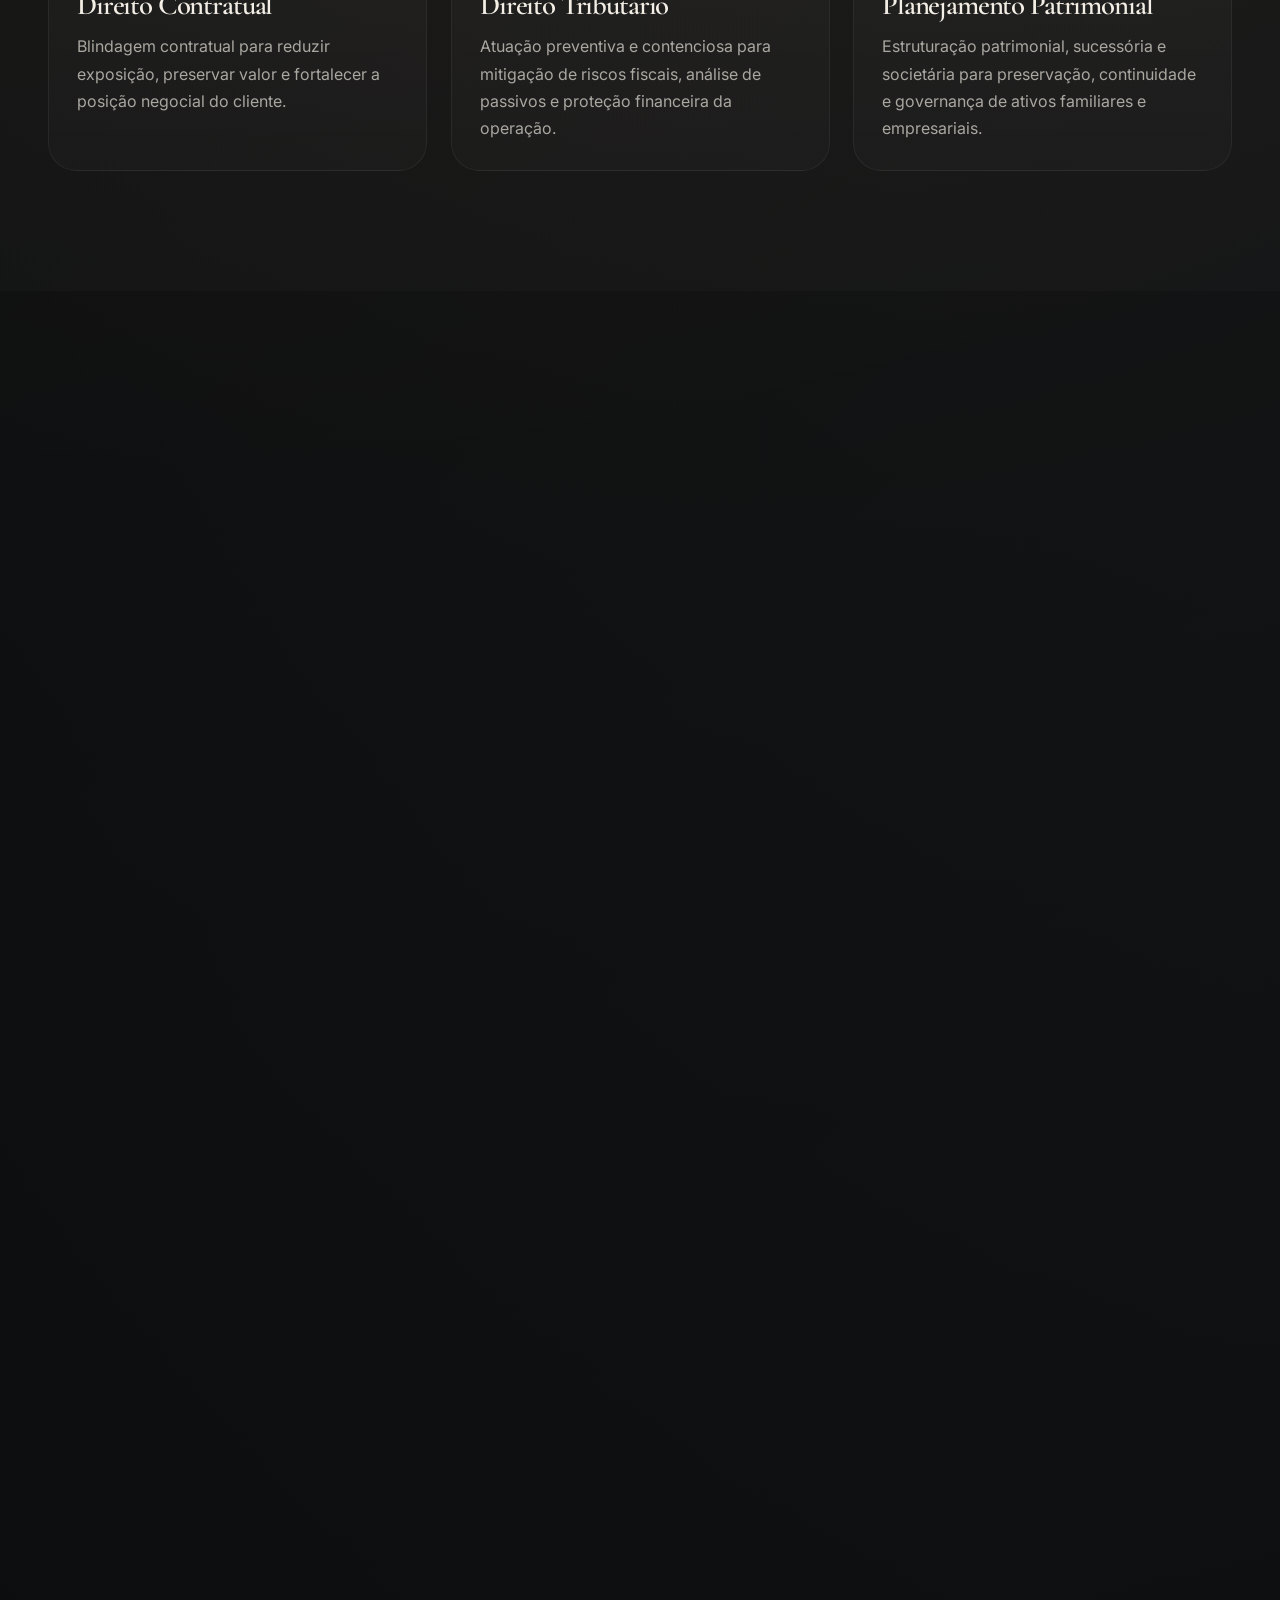
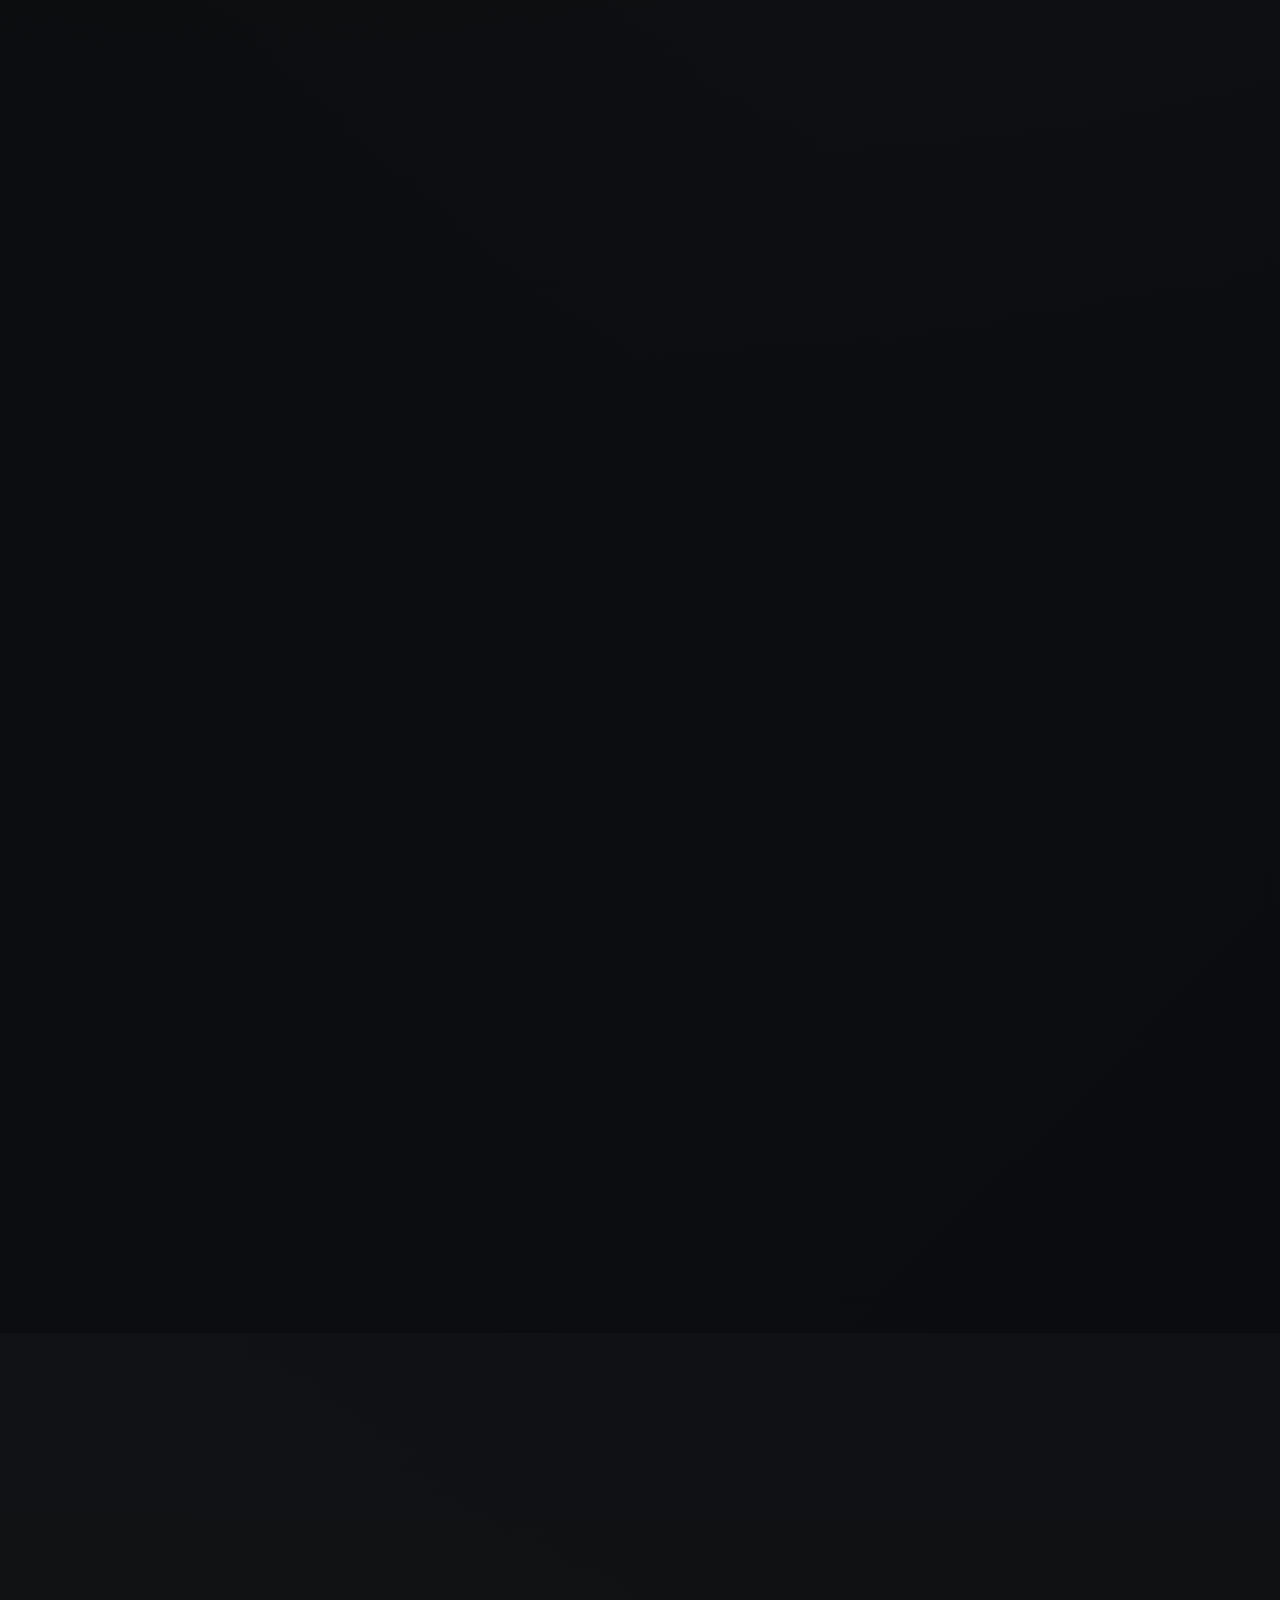
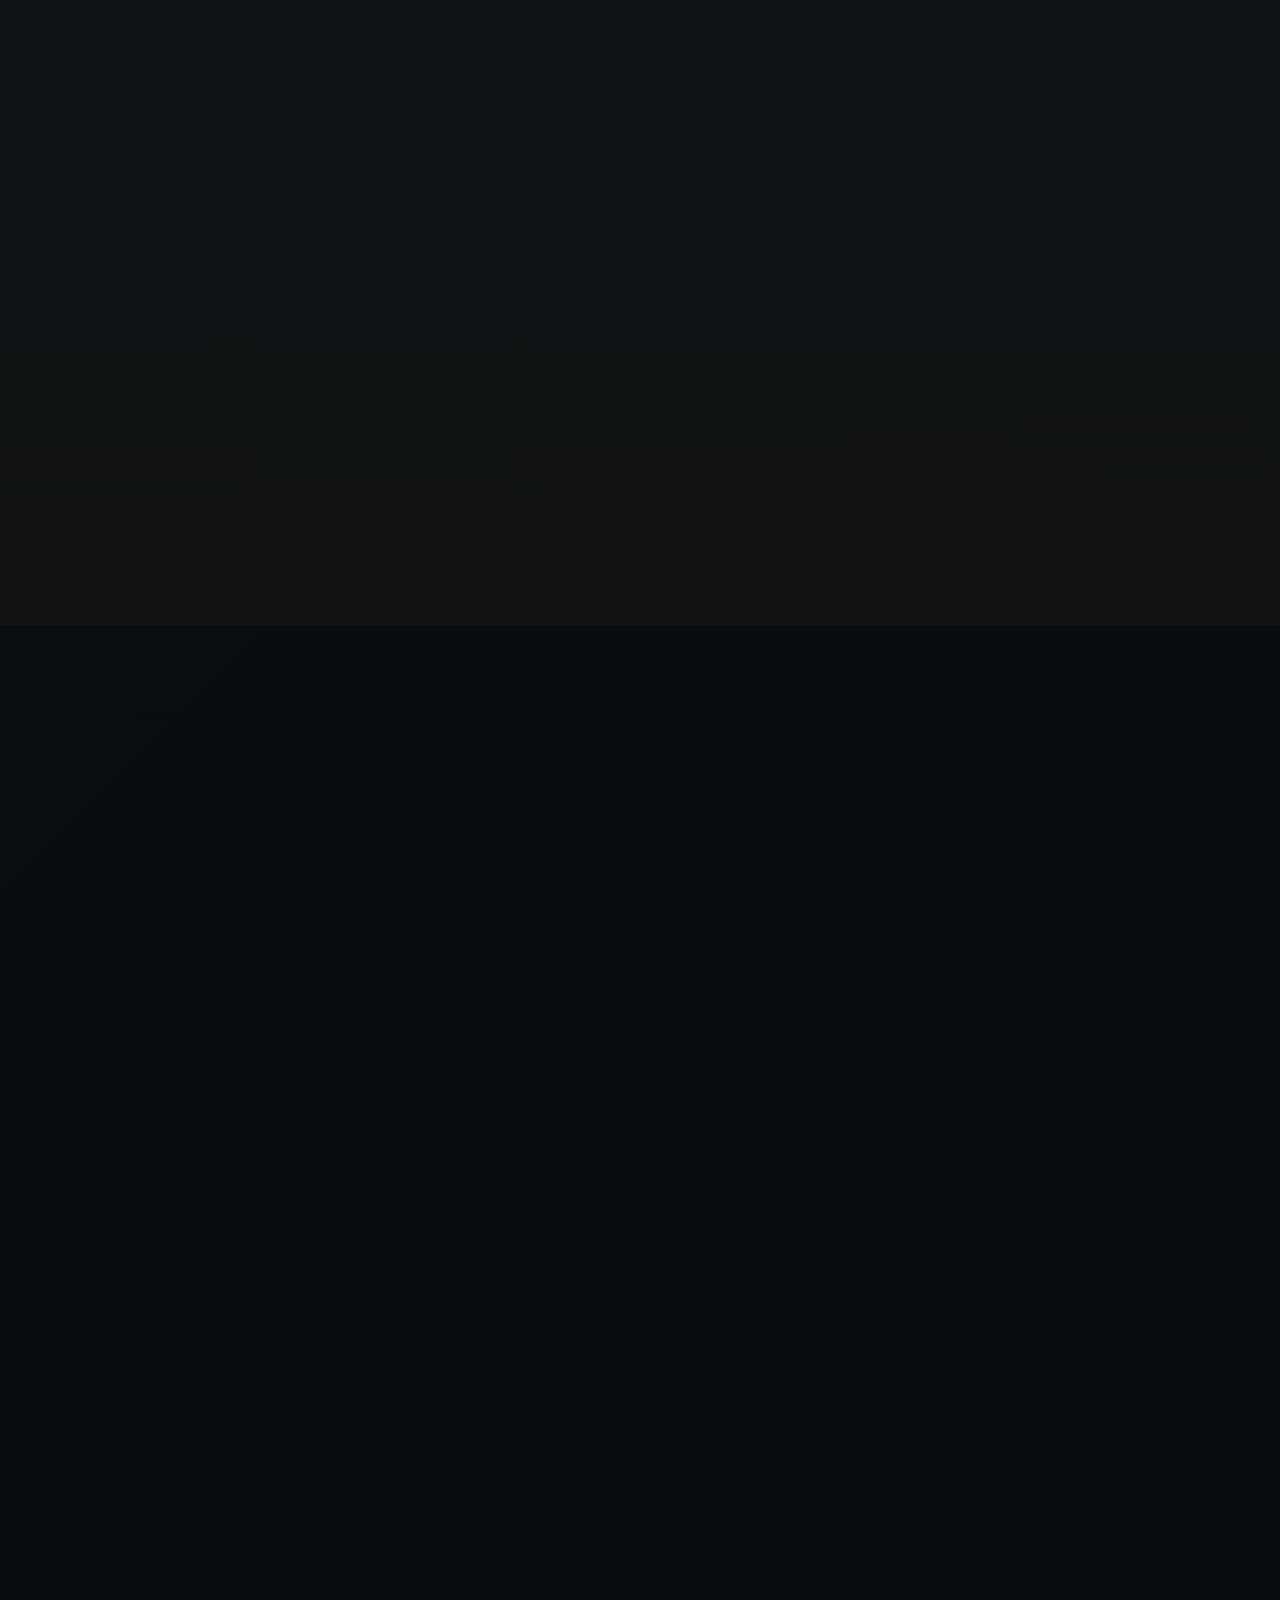
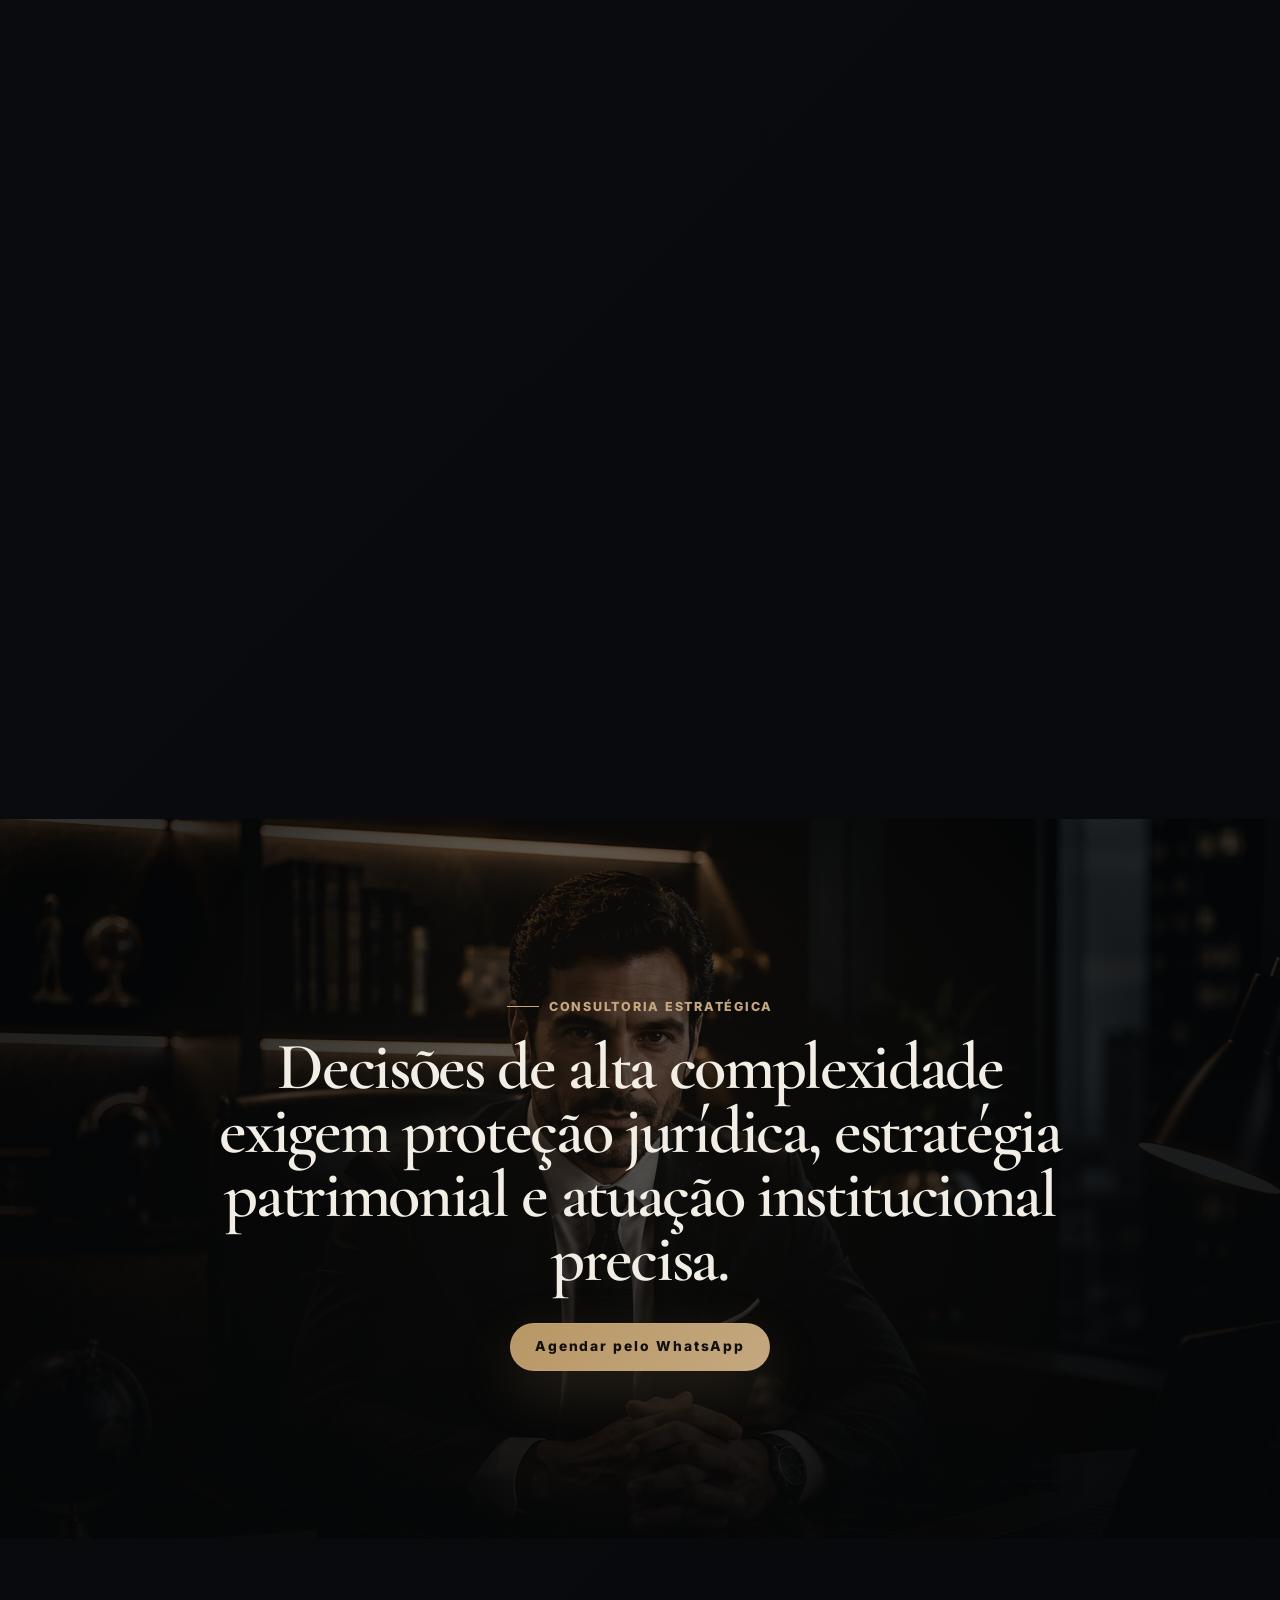
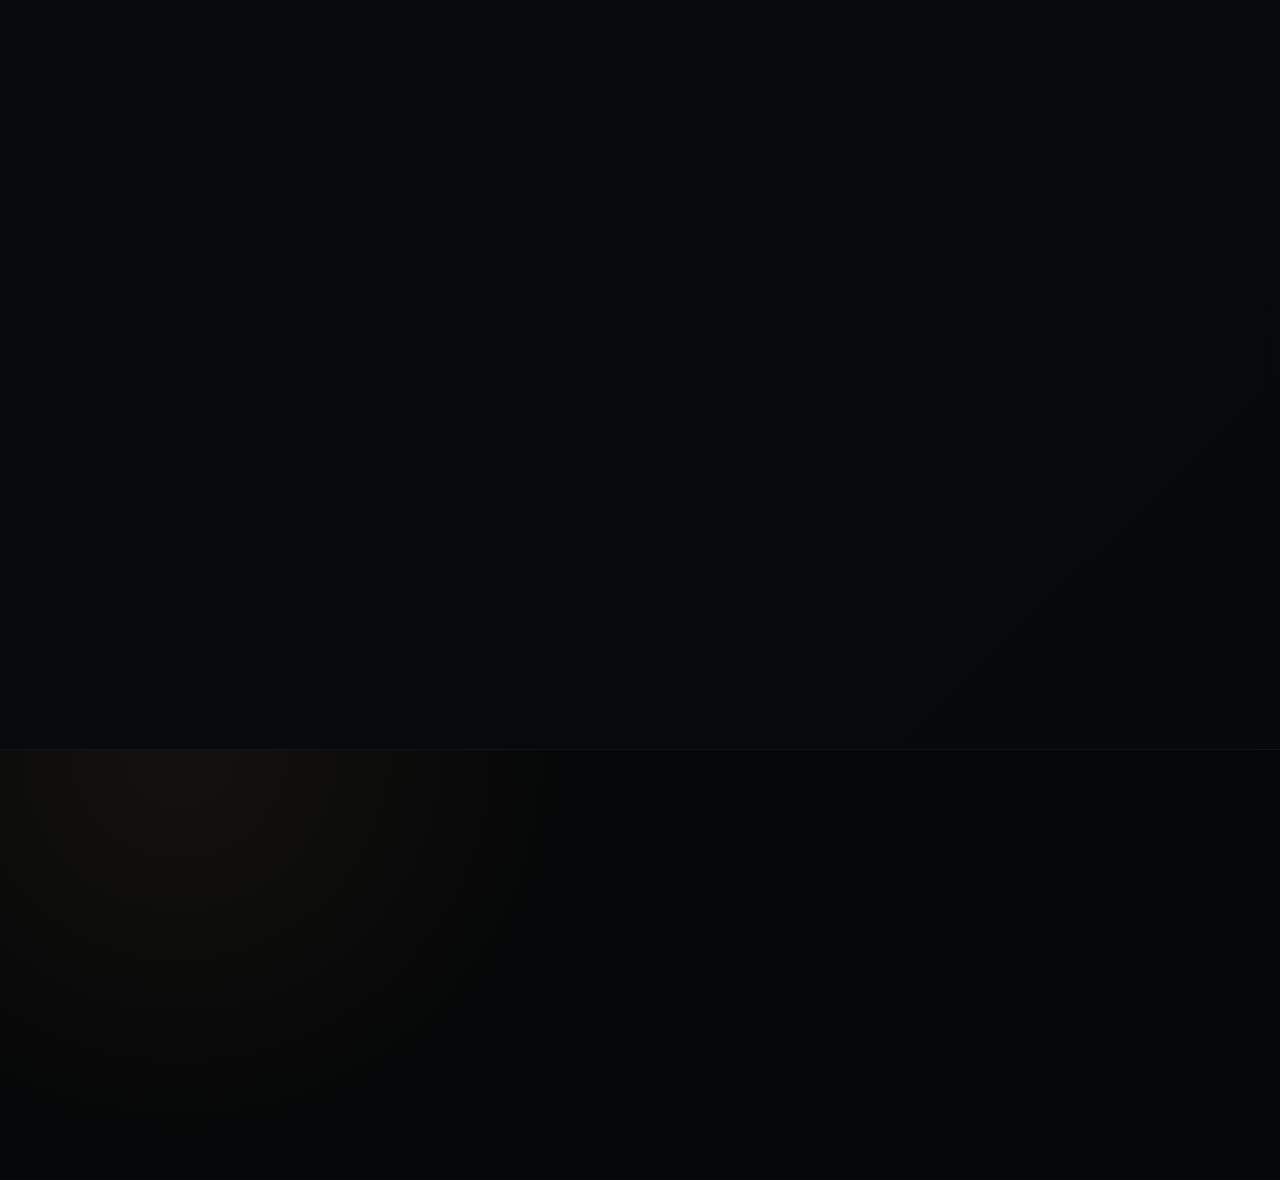
==== commit 2e51be7a: "refactor: corrige enquadramento premium das imagens e cards" ====
--- a/index.html
+++ b/index.html
@@ -35,6 +35,7 @@
       href="assets/images/hero-lawyer.avif"
       type="image/avif"
       media="(min-width: 1025px)"
+      fetchpriority="high"
     />
     <link
       rel="preload"
@@ -42,6 +43,7 @@
       href="assets/images/hero-lawyer-tablet.avif"
       type="image/avif"
       media="(min-width: 641px) and (max-width: 1024px)"
+      fetchpriority="high"
     />
     <link
       rel="preload"
@@ -49,6 +51,7 @@
       href="assets/images/hero-lawyer-mobile.avif"
       type="image/avif"
       media="(max-width: 640px)"
+      fetchpriority="high"
     />
 
     <link rel="preconnect" href="https://fonts.googleapis.com" />
@@ -87,7 +90,13 @@
 
     <div class="loader" id="loader" aria-hidden="true">
       <div class="loader__mark">
-        <img src="assets/images/logo-castro-nobre-gold.png" alt="" />
+        <img
+          width="420"
+          height="160"
+          src="assets/images/logo-castro-nobre-gold.png"
+          alt=""
+          decoding="async"
+        />
       </div>
     </div>
 
@@ -99,8 +108,11 @@
           aria-label="Castro Nobre Advocacia - Início"
         >
           <img
+            width="420"
+            height="160"
             src="assets/images/logo-castro-nobre-gold.png"
             alt="Castro Nobre Advocacia"
+            decoding="async"
           />
         </a>
 
@@ -167,6 +179,9 @@
             alt="Advogado em ambiente corporativo sofisticado"
             width="1920"
             height="1080"
+            loading="eager"
+            fetchpriority="high"
+            decoding="async"
           />
         </picture>
 
@@ -256,6 +271,8 @@
                 type="image/webp"
               />
               <img
+                width="1200"
+                height="1500"
                 src="assets/images/about-office.webp"
                 alt="Ambiente sofisticado do escritório Castro Nobre"
                 loading="lazy"
@@ -296,6 +313,8 @@
                   srcset="assets/images/business-law.webp"
                   type="image/webp" />
                 <img
+                  width="900"
+                  height="620"
                   src="assets/images/business-law.webp"
                   alt="Direito Empresarial"
                   loading="lazy"
@@ -321,6 +340,8 @@
                   srcset="assets/images/civil-law.webp"
                   type="image/webp" />
                 <img
+                  width="900"
+                  height="620"
                   src="assets/images/civil-law.webp"
                   alt="Direito Civil"
                   loading="lazy"
@@ -346,6 +367,8 @@
                   srcset="assets/images/real-estate-law.webp"
                   type="image/webp" />
                 <img
+                  width="900"
+                  height="620"
                   src="assets/images/real-estate-law.webp"
                   alt="Direito Imobiliário"
                   loading="lazy"
@@ -370,6 +393,8 @@
                   srcset="assets/images/contract-law.webp"
                   type="image/webp" />
                 <img
+                  width="900"
+                  height="620"
                   src="assets/images/contract-law.webp"
                   alt="Direito Contratual"
                   loading="lazy"
@@ -392,6 +417,8 @@
                   type="image/avif" />
                 <source srcset="assets/images/tax-law.webp" type="image/webp" />
                 <img
+                  width="900"
+                  height="620"
                   src="assets/images/tax-law.webp"
                   alt="Direito Tributário"
                   loading="lazy"
@@ -417,6 +444,8 @@
                   srcset="assets/images/wealth-planning.webp"
                   type="image/webp" />
                 <img
+                  width="900"
+                  height="620"
                   src="assets/images/wealth-planning.webp"
                   alt="Planejamento Patrimonial"
                   loading="lazy"
@@ -448,6 +477,8 @@
               type="image/webp"
             />
             <img
+              width="1200"
+              height="1500"
               src="assets/images/office-meeting.webp"
               alt="Reunião jurídica estratégica em sala premium"
               loading="lazy"
@@ -541,6 +572,8 @@
                   type="image/avif" />
                 <source srcset="assets/images/team-01.webp" type="image/webp" />
                 <img
+                  width="900"
+                  height="1100"
                   src="assets/images/team-01.webp"
                   alt="Dr. Henrique Castro"
                   loading="lazy"
@@ -556,6 +589,8 @@
                   type="image/avif" />
                 <source srcset="assets/images/team-02.webp" type="image/webp" />
                 <img
+                  width="900"
+                  height="1100"
                   src="assets/images/team-02.webp"
                   alt="Dra. Marina Nobre"
                   loading="lazy"
@@ -571,6 +606,8 @@
                   type="image/avif" />
                 <source srcset="assets/images/team-03.webp" type="image/webp" />
                 <img
+                  width="900"
+                  height="1100"
                   src="assets/images/team-03.webp"
                   alt="Dr. Rafael Azevedo"
                   loading="lazy"
@@ -605,6 +642,8 @@
                 type="image/webp"
               />
               <img
+                width="900"
+                height="620"
                 src="assets/images/testimonial-client.webp"
                 alt="Cliente corporativo atendido pela Castro Nobre"
                 loading="lazy"
@@ -649,6 +688,8 @@
                   type="image/webp"
                 />
                 <img
+                  width="900"
+                  height="620"
                   src="assets/images/article-01.webp"
                   alt="Contratos empresariais estratégicos"
                   loading="lazy"
@@ -683,6 +724,8 @@
                   type="image/webp"
                 />
                 <img
+                  width="900"
+                  height="620"
                   src="assets/images/article-02.webp"
                   alt="Planejamento patrimonial"
                   loading="lazy"
@@ -718,6 +761,8 @@
                   type="image/webp"
                 />
                 <img
+                  width="900"
+                  height="620"
                   src="assets/images/article-03.webp"
                   alt="Disputas societárias"
                   loading="lazy"
@@ -859,9 +904,12 @@
               rel="noopener"
             >
               <img
+                width="160"
+                height="160"
                 class="contact-card__icon"
                 src="assets/icons/icon-whatsapp-premium.png"
                 alt=""
+                decoding="async"
               />
               <span>WhatsApp</span>
               <strong>(83) 99832-6680</strong>
@@ -877,9 +925,12 @@
               rel="noopener"
             >
               <img
+                width="160"
+                height="160"
                 class="contact-card__icon"
                 src="assets/icons/icon-instagram-premium.png"
                 alt=""
+                decoding="async"
               />
               <span>Instagram</span>
               <strong>@castronobreadv</strong>
@@ -948,7 +999,13 @@
       rel="noopener"
       aria-label="Falar no WhatsApp"
     >
-      <img src="assets/icons/icon-whatsapp-premium.png" alt="" />
+      <img
+        width="160"
+        height="160"
+        src="assets/icons/icon-whatsapp-premium.png"
+        alt=""
+        decoding="async"
+      />
     </a>
 
     <button
--- a/css/style.css
+++ b/css/style.css
@@ -2390,3 +2390,235 @@
 }
 
 /* FIM — LAYER CORPORATE LUXURY LAW FIRM */
+
+/* =========================================================
+   PERFORMANCE FINAL — AVIF, WEBP, CLS E MOTION
+   Mantém o visual atual e adiciona estabilidade de layout,
+   fluidez mobile e carregamento premium.
+   ========================================================= */
+
+/* Reserva de espaço para reduzir CLS em imagens com AVIF + WebP */
+.hero__media {
+  aspect-ratio: 16 / 9;
+}
+
+.about__visual picture,
+.split-section__image,
+.testimonial-card picture {
+  aspect-ratio: 4 / 5;
+}
+
+.area-card picture,
+.article-card picture {
+  aspect-ratio: 45 / 31;
+}
+
+.team-card picture {
+  aspect-ratio: 9 / 11;
+}
+
+.cta-final__media {
+  aspect-ratio: 16 / 9;
+}
+
+/* Garante que imagens se comportem de forma estável antes do download */
+.hero__media img,
+.about__visual img,
+.split-section__image img,
+.testimonial-card img,
+.area-card img,
+.team-card img,
+.article-card img,
+.cta-final__media img {
+  display: block;
+  width: 100%;
+  object-fit: cover;
+}
+
+/* Renderização abaixo da dobra sem custo inicial desnecessário */
+.areas,
+.split-section,
+.process,
+.team,
+.testimonials,
+.articles,
+.faq,
+.contact,
+.site-footer {
+  content-visibility: auto;
+  contain-intrinsic-size: 900px;
+}
+
+/* Motion premium: lento, solene e baseado em transform/opacity */
+.header__cta,
+.btn,
+.nav a,
+.area-card,
+.process-card,
+.team-card,
+.article-card,
+.faq-item,
+.contact-card a,
+.contact-card div,
+.whatsapp-float,
+.back-to-top {
+  transition:
+    transform 720ms cubic-bezier(0.22, 1, 0.36, 1),
+    opacity 720ms cubic-bezier(0.22, 1, 0.36, 1),
+    visibility 720ms cubic-bezier(0.22, 1, 0.36, 1),
+    border-color 720ms cubic-bezier(0.22, 1, 0.36, 1),
+    background 720ms cubic-bezier(0.22, 1, 0.36, 1),
+    color 720ms cubic-bezier(0.22, 1, 0.36, 1);
+}
+
+.reveal {
+  will-change: opacity, transform;
+}
+
+/* Blur e sombras reduzidos em mobile para preservar fluidez */
+@media (max-width: 640px) {
+  .site-header.scrolled,
+  body.menu-open .site-header,
+  .floating-card,
+  .whatsapp-float {
+    backdrop-filter: none;
+  }
+
+  .about__visual picture,
+  .split-section__image,
+  .testimonial-card picture,
+  .floating-card,
+  .article-modal__box {
+    box-shadow: 0 16px 48px rgba(0, 0, 0, 0.32);
+  }
+
+  .article-modal__overlay {
+    backdrop-filter: blur(6px);
+  }
+}
+
+/* FIM — PERFORMANCE FINAL */
+
+/* =========================================================
+   CORREÇÃO DEFINITIVA — ENQUADRAMENTO DE IMAGENS
+   Escopo: corrige apenas imagens/cards com sobras no desktop e mobile.
+   Mantém o restante do layout, cores, tipografia, UX e performance.
+   ========================================================= */
+
+/* 1) Base estável para todos os cards visuais problemáticos */
+.about__visual picture,
+.split-section__image,
+.testimonial-card picture {
+  position: relative;
+  display: block;
+  width: 100%;
+  overflow: hidden;
+  background: #090909;
+  border-radius: var(--radius-xl);
+}
+
+/* 2) Imagens sempre preenchendo 100% do card */
+.about__visual picture img,
+.split-section__image img,
+.testimonial-card picture img {
+  display: block;
+  width: 100%;
+  height: 100%;
+  min-height: 0;
+  object-fit: cover;
+  object-position: center center;
+}
+
+/* 3) Sobre / Escritório — remove sobra dentro do card */
+.about__visual picture {
+  aspect-ratio: 4 / 3.35;
+}
+
+.about__visual picture img {
+  aspect-ratio: auto;
+  object-position: center center;
+}
+
+/* 4) Diferenciais — enquadramento do card da reunião */
+.split-section__image {
+  aspect-ratio: 4 / 3.25;
+}
+
+.split-section__image img {
+  aspect-ratio: auto;
+  object-position: center center;
+}
+
+/* 5) Depoimento — imagem proporcional sem área vazia */
+.testimonial-card picture {
+  aspect-ratio: 4 / 3.25;
+  margin-bottom: 24px;
+}
+
+.testimonial-card picture img {
+  aspect-ratio: auto;
+  object-position: center center;
+}
+
+/* 6) Desktop: evita altura fixa antiga gerar espaço vazio */
+@media (min-width: 921px) {
+  .about__visual img,
+  .split-section__image img,
+  .testimonial-card img {
+    height: 100%;
+  }
+
+  .about__visual picture,
+  .split-section__image,
+  .testimonial-card picture {
+    min-height: 0;
+  }
+}
+
+/* 7) Tablet: mantém proporção premium e sem sobra */
+@media (max-width: 920px) {
+  .about__visual picture,
+  .split-section__image,
+  .testimonial-card picture {
+    aspect-ratio: 4 / 3.15;
+    min-height: 0;
+  }
+
+  .about__visual img,
+  .split-section__image img,
+  .testimonial-card img {
+    height: 100%;
+    min-height: 0;
+  }
+}
+
+/* 8) Mobile: remove height:auto/min-height antigo que criava card sobrando */
+@media (max-width: 640px) {
+  .about__visual picture,
+  .split-section__image,
+  .testimonial-card picture {
+    aspect-ratio: 4 / 3.25;
+    min-height: 0;
+    border-radius: 24px;
+  }
+
+  .about__visual img,
+  .split-section__image img,
+  .testimonial-card img {
+    width: 100%;
+    height: 100%;
+    min-height: 0;
+    aspect-ratio: auto;
+    object-fit: cover;
+  }
+
+  .about__visual picture {
+    margin-bottom: 0;
+  }
+
+  .testimonial-card {
+    overflow: hidden;
+  }
+}
+
+/* FIM — CORREÇÃO DEFINITIVA — ENQUADRAMENTO DE IMAGENS */
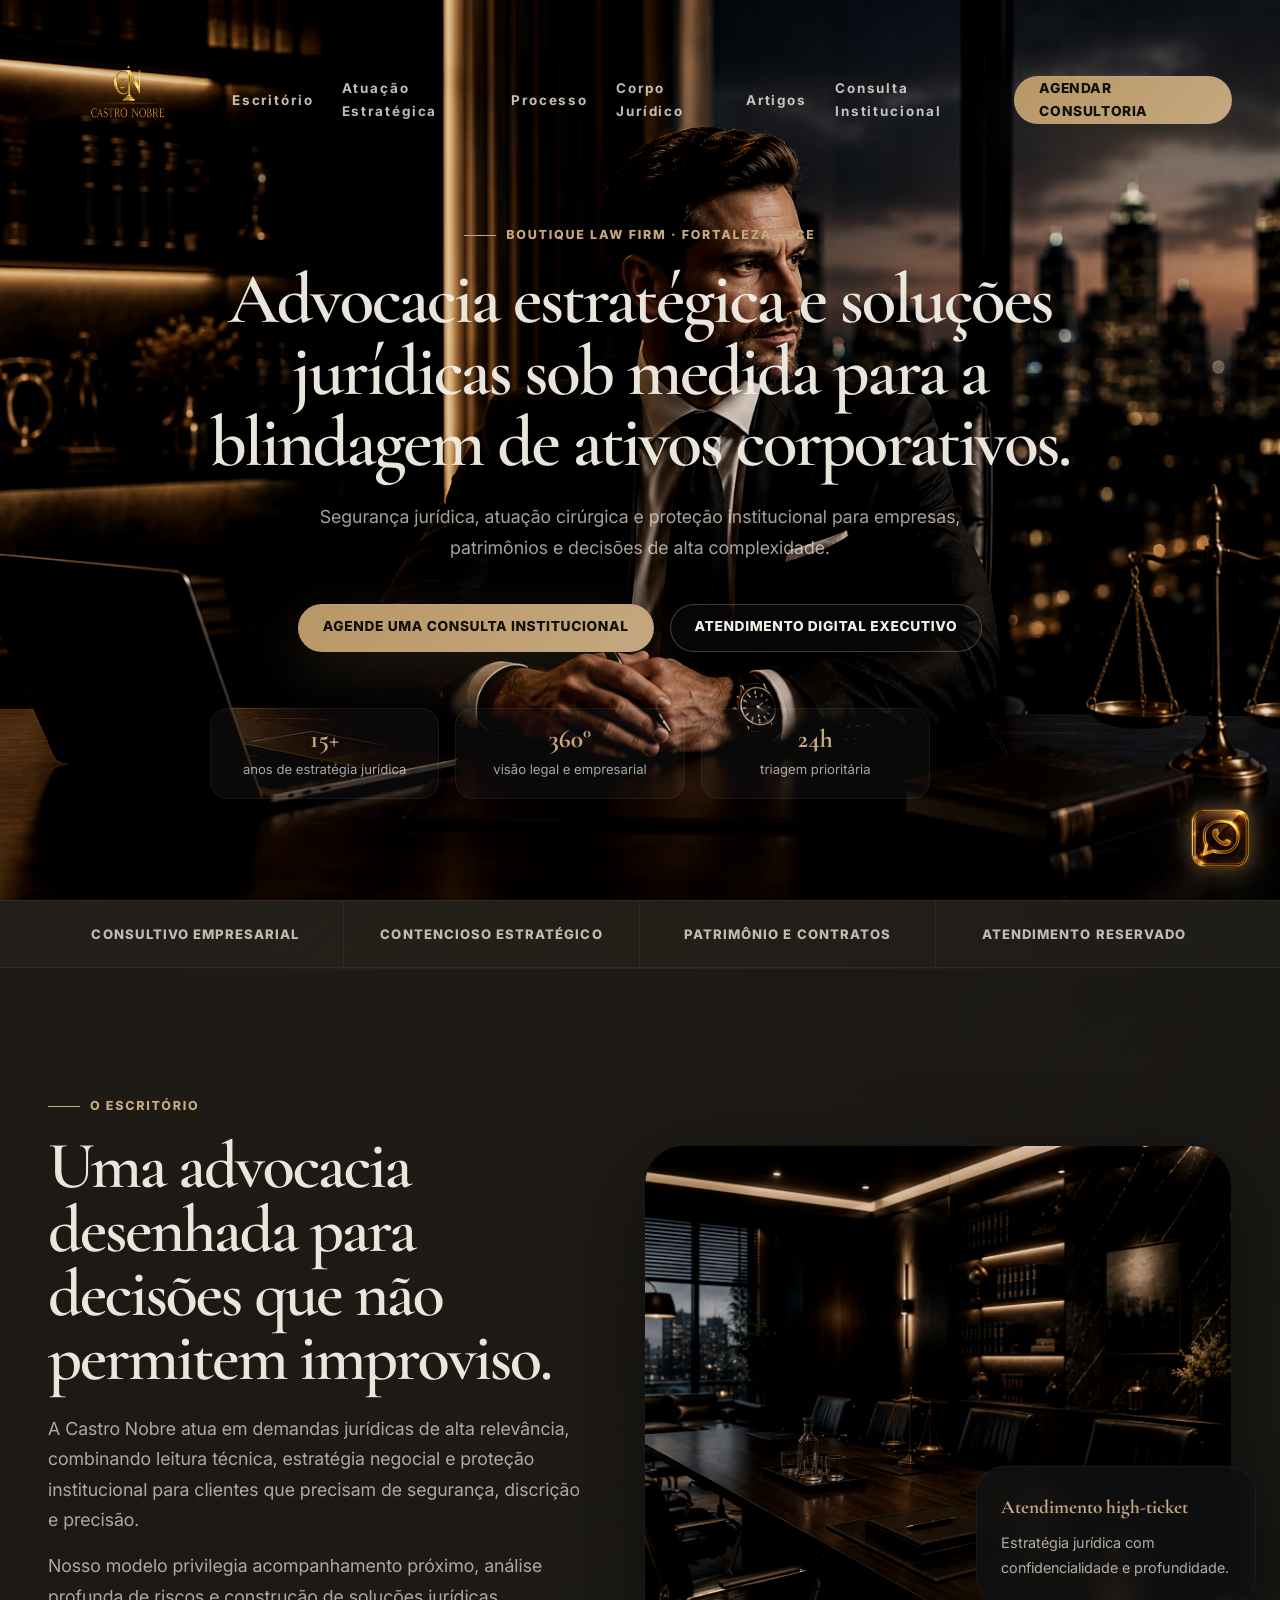
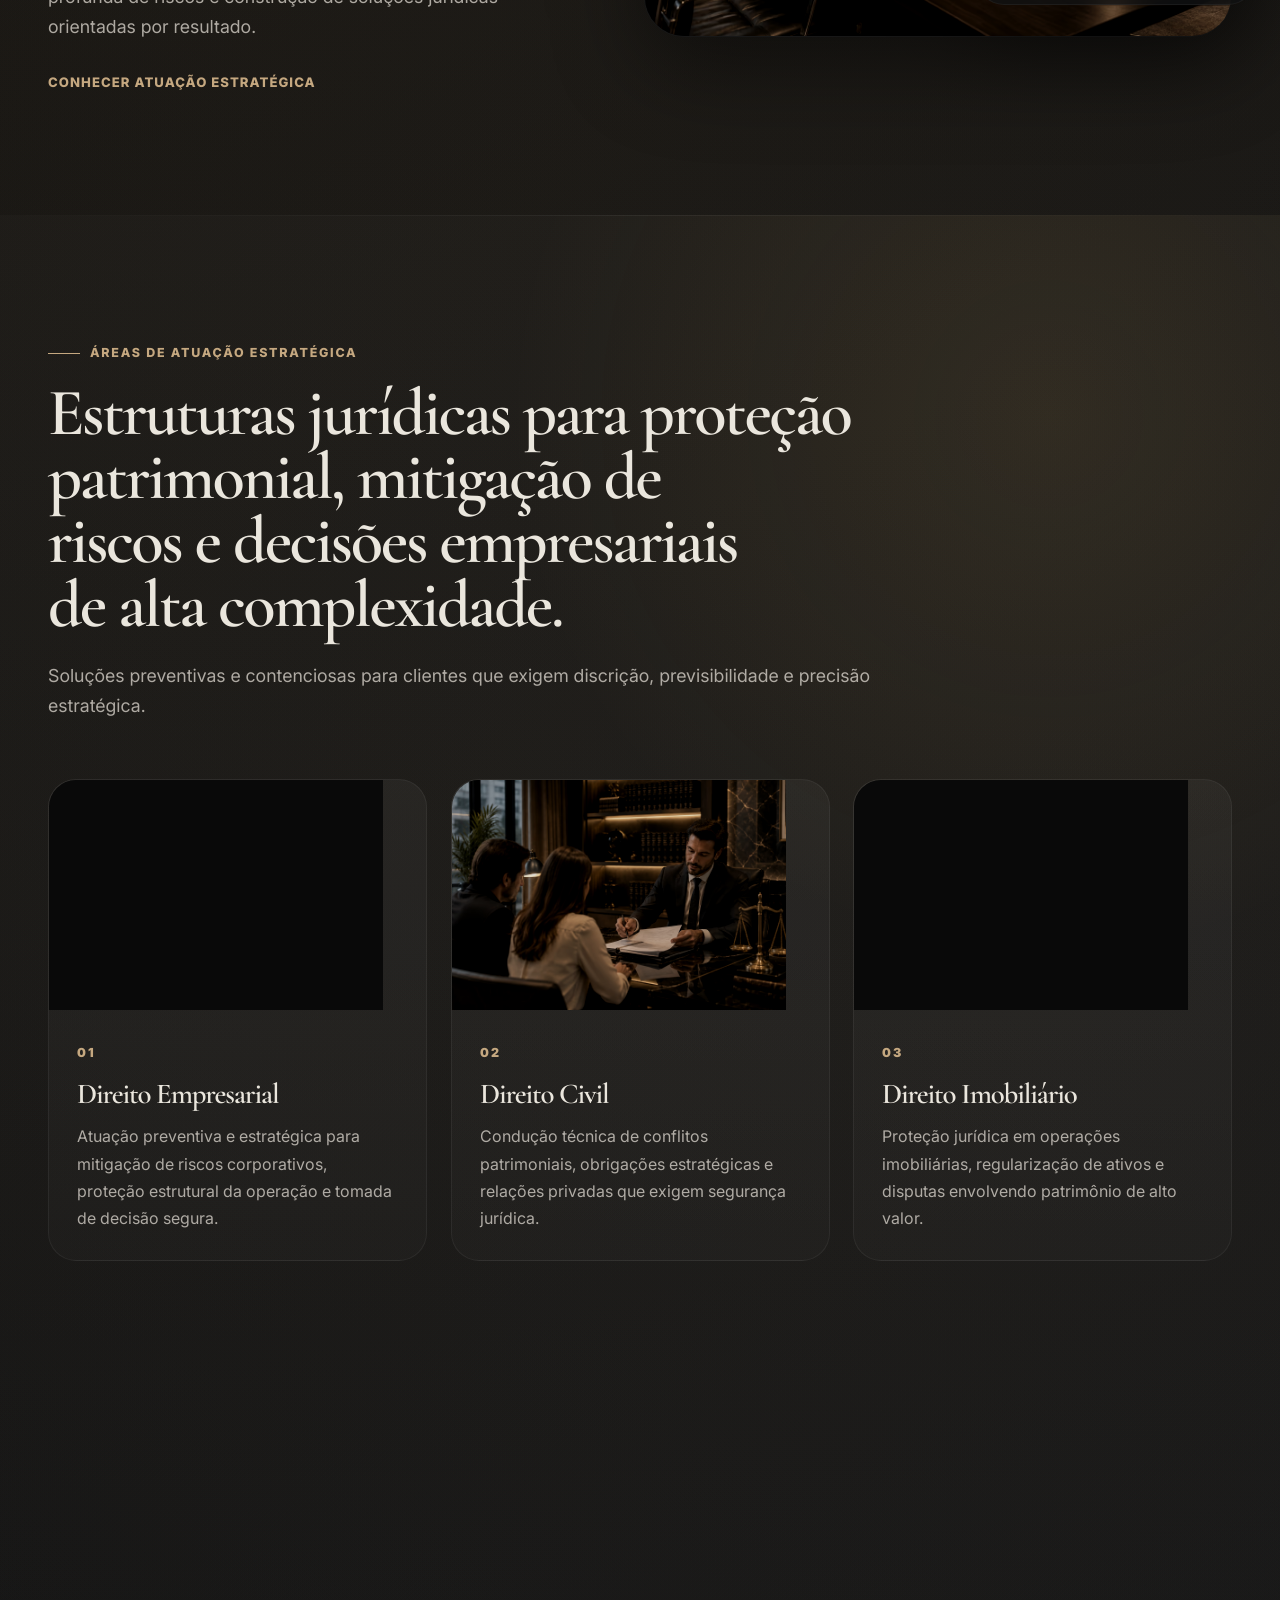
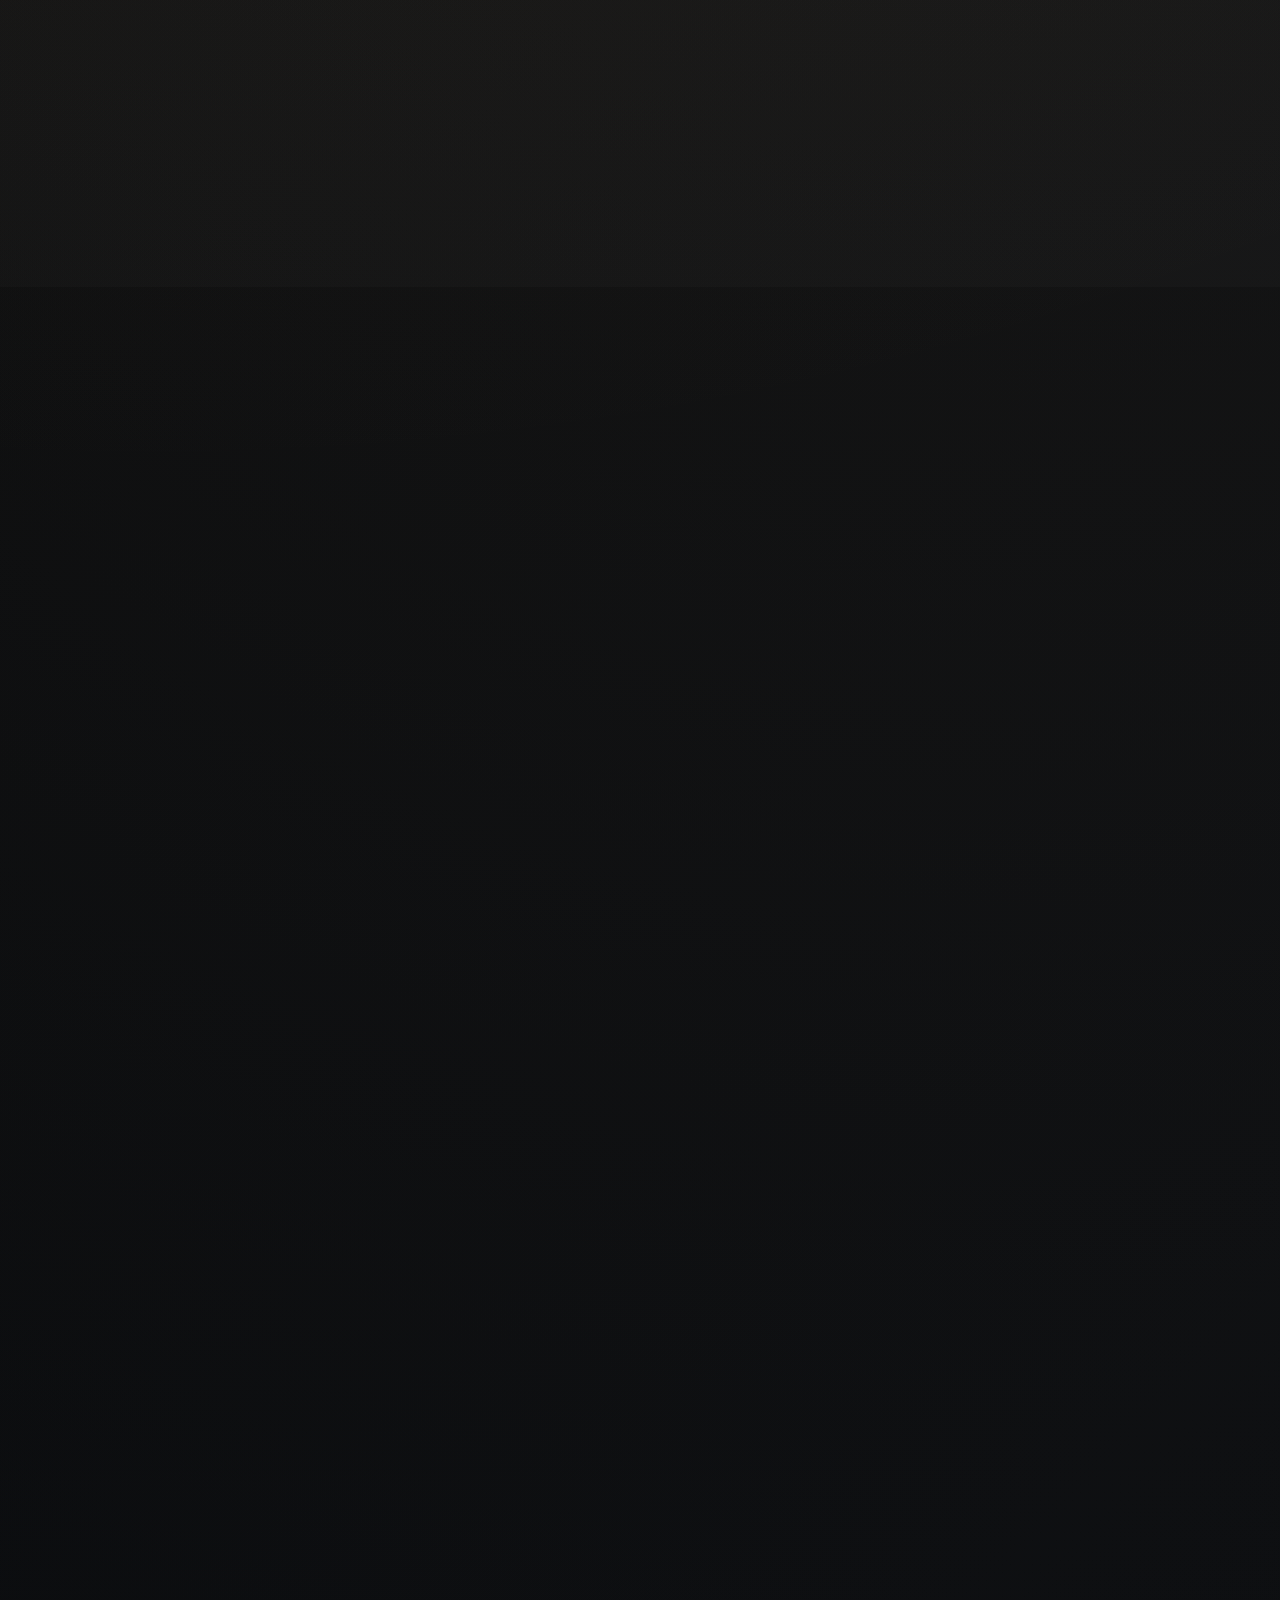
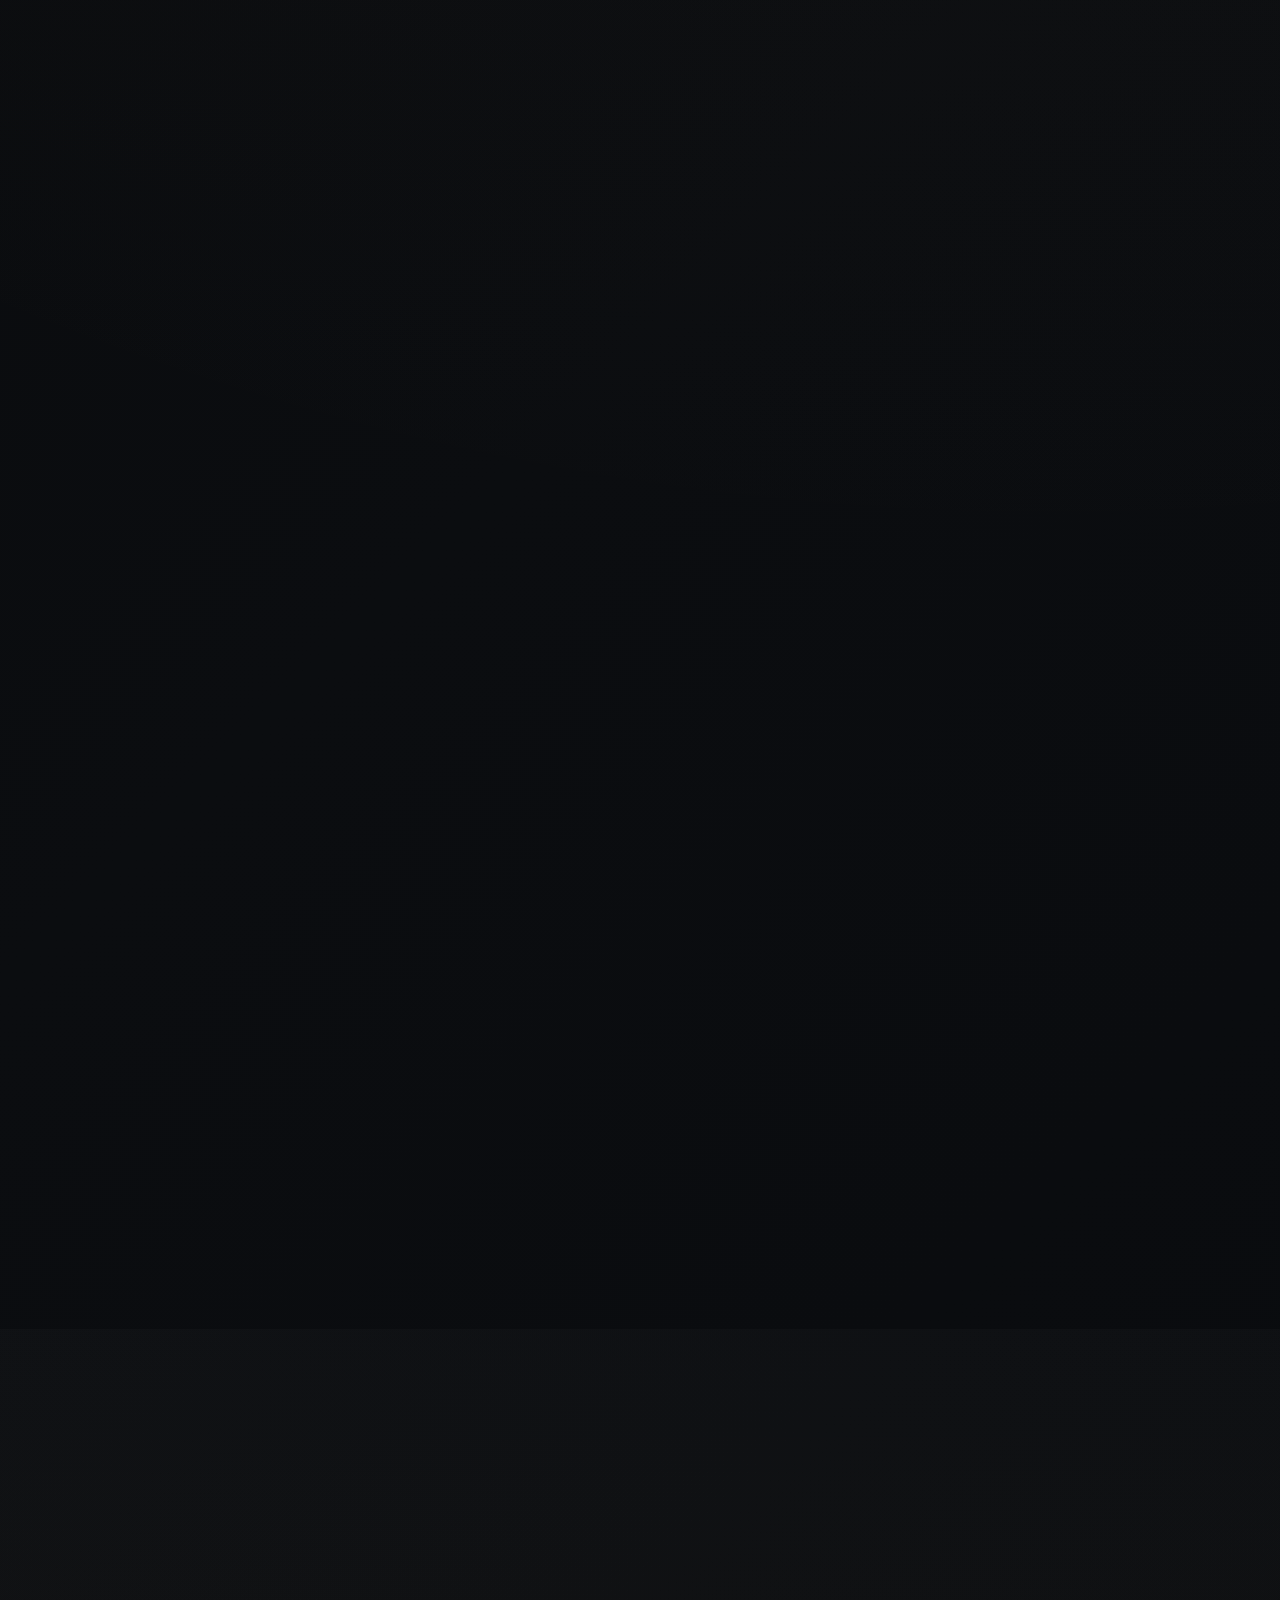
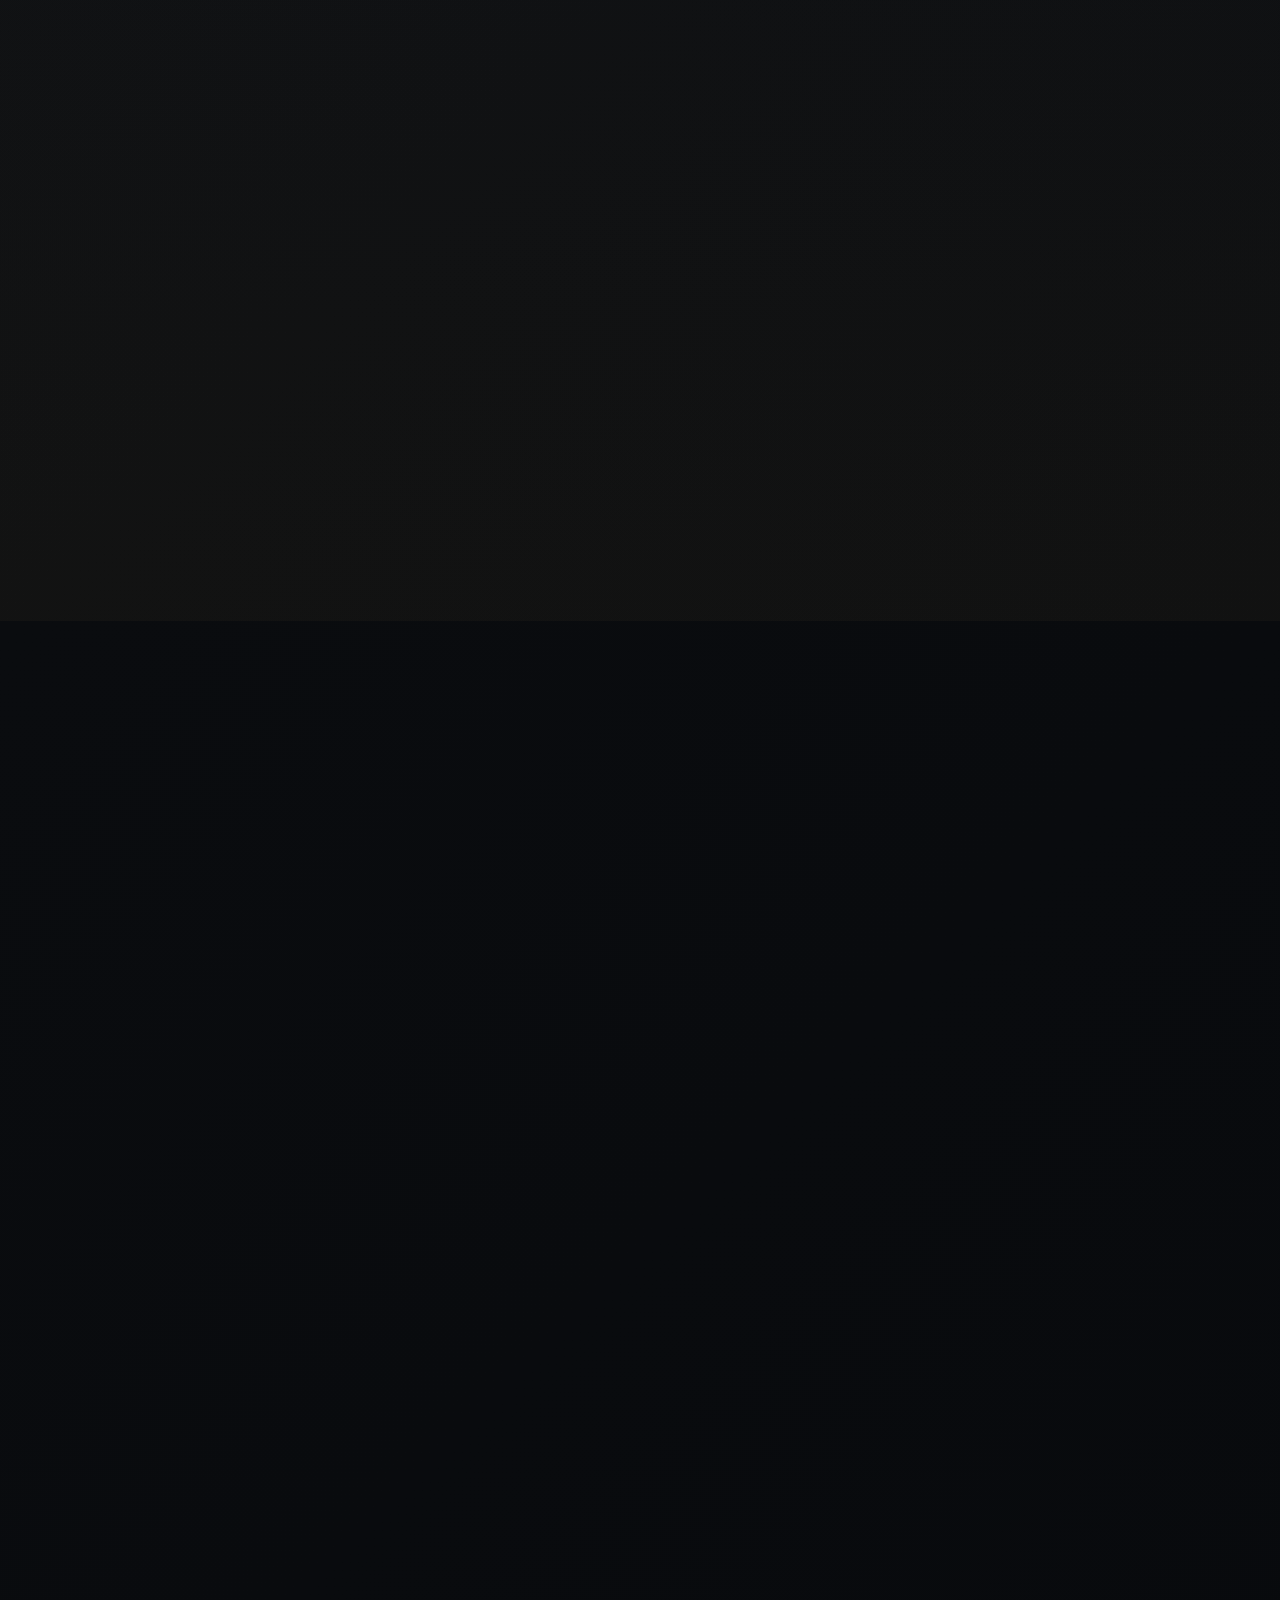
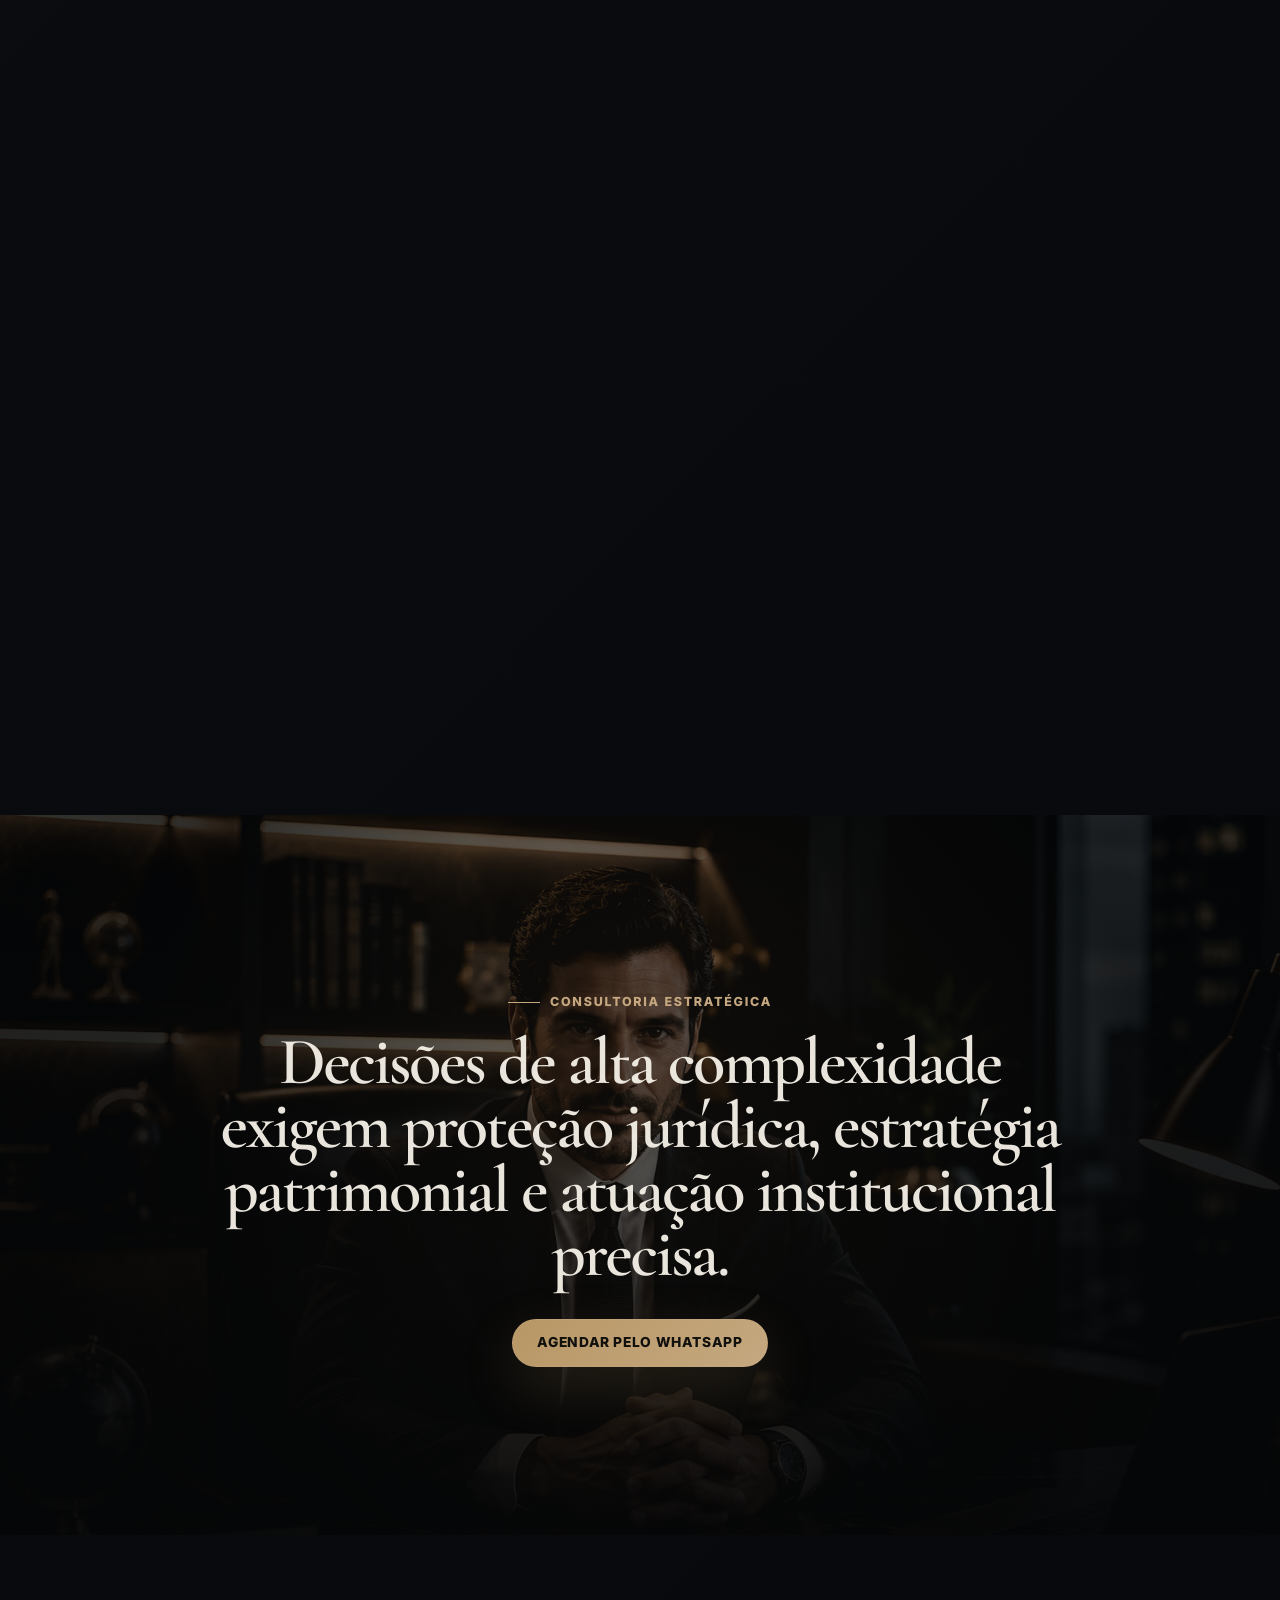
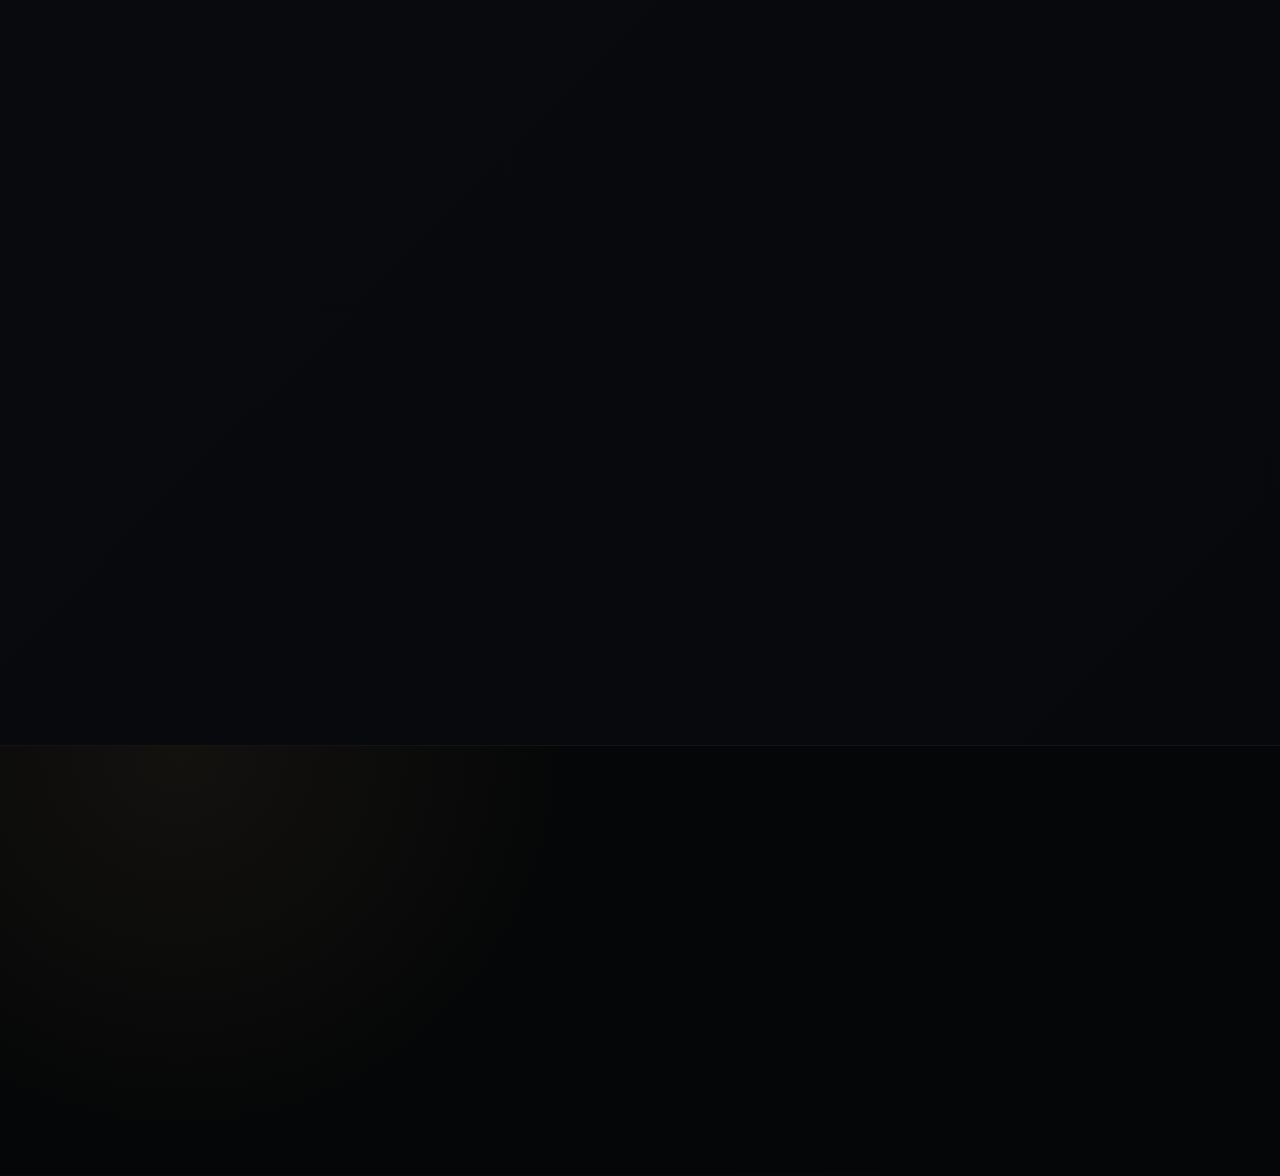
==== commit be028c7d: "feat: refinamento institucional premium e performance final" ====
--- a/index.html
+++ b/index.html
@@ -134,7 +134,7 @@
           <a href="#processo">Processo</a>
           <a href="#equipe">Corpo Jurídico</a>
           <a href="#artigos">Artigos</a>
-          <a href="#contato">Contato</a>
+          <a href="#contato">Consulta Institucional</a>
         </nav>
 
         <a
@@ -142,7 +142,7 @@
           href="https://wa.me/5583998326680"
           target="_blank"
           rel="noopener"
-          aria-label="Agendar consultoria pelo WhatsApp"
+          aria-label="Agendar uma Consulta Institucional pelo WhatsApp"
         >
           Agendar consultoria
         </a>
@@ -208,7 +208,7 @@
                 href="https://wa.me/5583998326680"
                 target="_blank"
                 rel="noopener"
-                >Consulta Institucional</a
+                >Atendimento Digital Executivo</a
               >
             </div>
 
@@ -889,7 +889,7 @@
       <section class="section contact" id="contato">
         <div class="container contact__grid">
           <div class="section__copy reveal">
-            <span class="eyebrow">Contato</span>
+            <span class="eyebrow">Consulta Institucional</span>
             <h2>Agende uma Consulta Institucional.</h2>
             <p>
               Envie sua demanda para uma análise reservada. O retorno será
--- a/css/style.css
+++ b/css/style.css
@@ -2622,3 +2622,84 @@
 }
 
 /* FIM — CORREÇÃO DEFINITIVA — ENQUADRAMENTO DE IMAGENS */
+
+/* =========================================================
+   REFINAMENTO FINAL — TIPOGRAFIA E CTA HIGH-TICKET
+   Mantém o layout atual e aplica apenas:
+   1. suavização premium de fontes em fundo escuro;
+   2. refinamento visual dos CTAs executivos.
+   ========================================================= */
+
+/* Suavização de fontes para reduzir serrilhado/estouro em fundos escuros */
+html {
+  -webkit-font-smoothing: antialiased;
+  -moz-osx-font-smoothing: grayscale;
+  text-rendering: optimizeLegibility;
+}
+
+body {
+  -webkit-font-smoothing: antialiased;
+  -moz-osx-font-smoothing: grayscale;
+  text-rendering: optimizeLegibility;
+}
+
+h1,
+h2,
+h3,
+.eyebrow,
+.hero__content,
+.section__header,
+.section__copy,
+.testimonial-card blockquote {
+  -webkit-font-smoothing: antialiased;
+  -moz-osx-font-smoothing: grayscale;
+  text-rendering: geometricPrecision;
+}
+
+/* Evita branco estourado em serifas e textos premium */
+h1,
+h2,
+h3 {
+  color: rgba(243, 238, 229, 0.96);
+}
+
+.hero p,
+.section__copy p,
+.section__header p,
+.area-card p,
+.process-card p,
+.team-card p,
+.article-card p,
+.testimonial-card span,
+.feature-list span,
+.site-footer p {
+  color: rgba(243, 238, 229, 0.68);
+}
+
+/* CTAs com linguagem visual de atendimento institucional/executivo */
+.header__cta,
+.btn--primary {
+  letter-spacing: 0.045em;
+  text-transform: uppercase;
+}
+
+.btn--ghost {
+  letter-spacing: 0.045em;
+  text-transform: uppercase;
+  border-color: rgba(197, 168, 128, 0.34);
+  background: rgba(255, 255, 255, 0.025);
+}
+
+.btn--ghost:hover {
+  border-color: rgba(197, 168, 128, 0.62);
+  background: rgba(184, 151, 101, 0.085);
+}
+
+/* Link institucional mais refinado */
+.text-link {
+  letter-spacing: 0.08em;
+  text-transform: uppercase;
+  font-size: 0.82rem;
+}
+
+/* FIM — REFINAMENTO FINAL — TIPOGRAFIA E CTA HIGH-TICKET */
